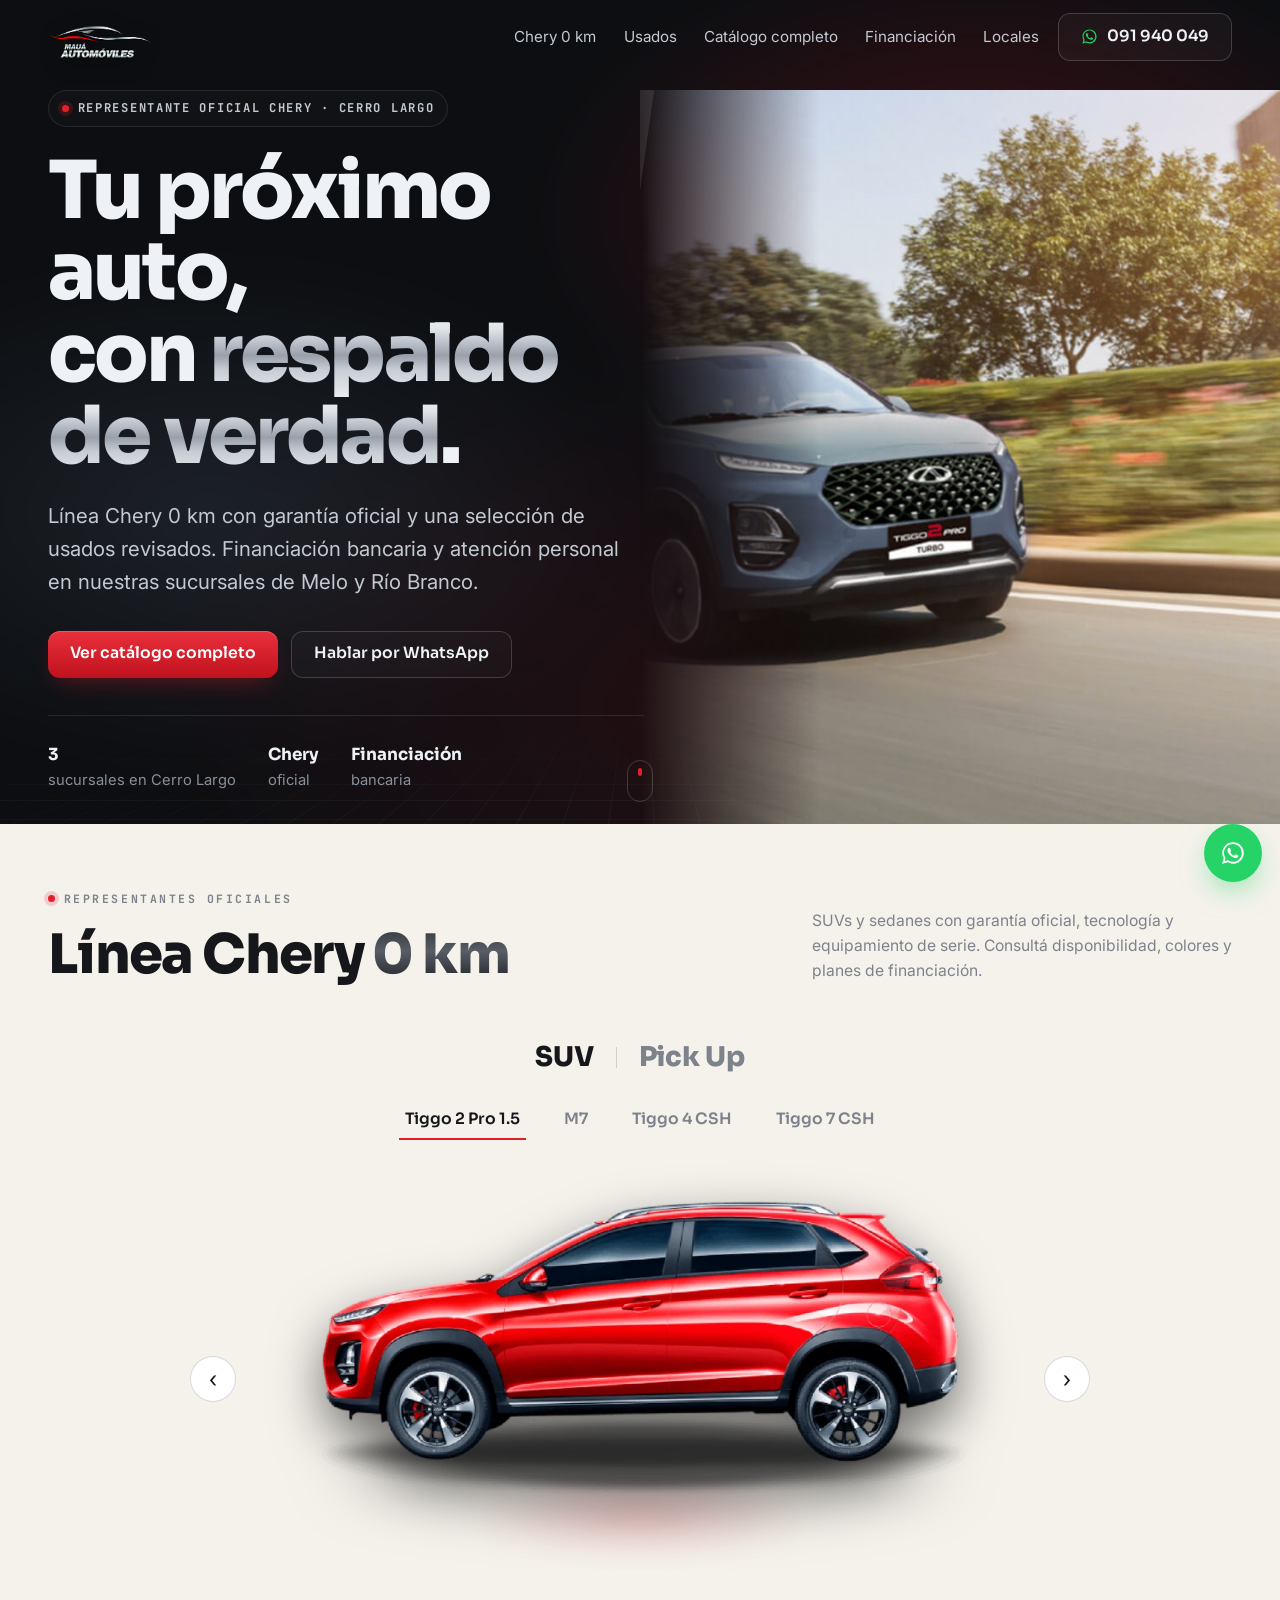
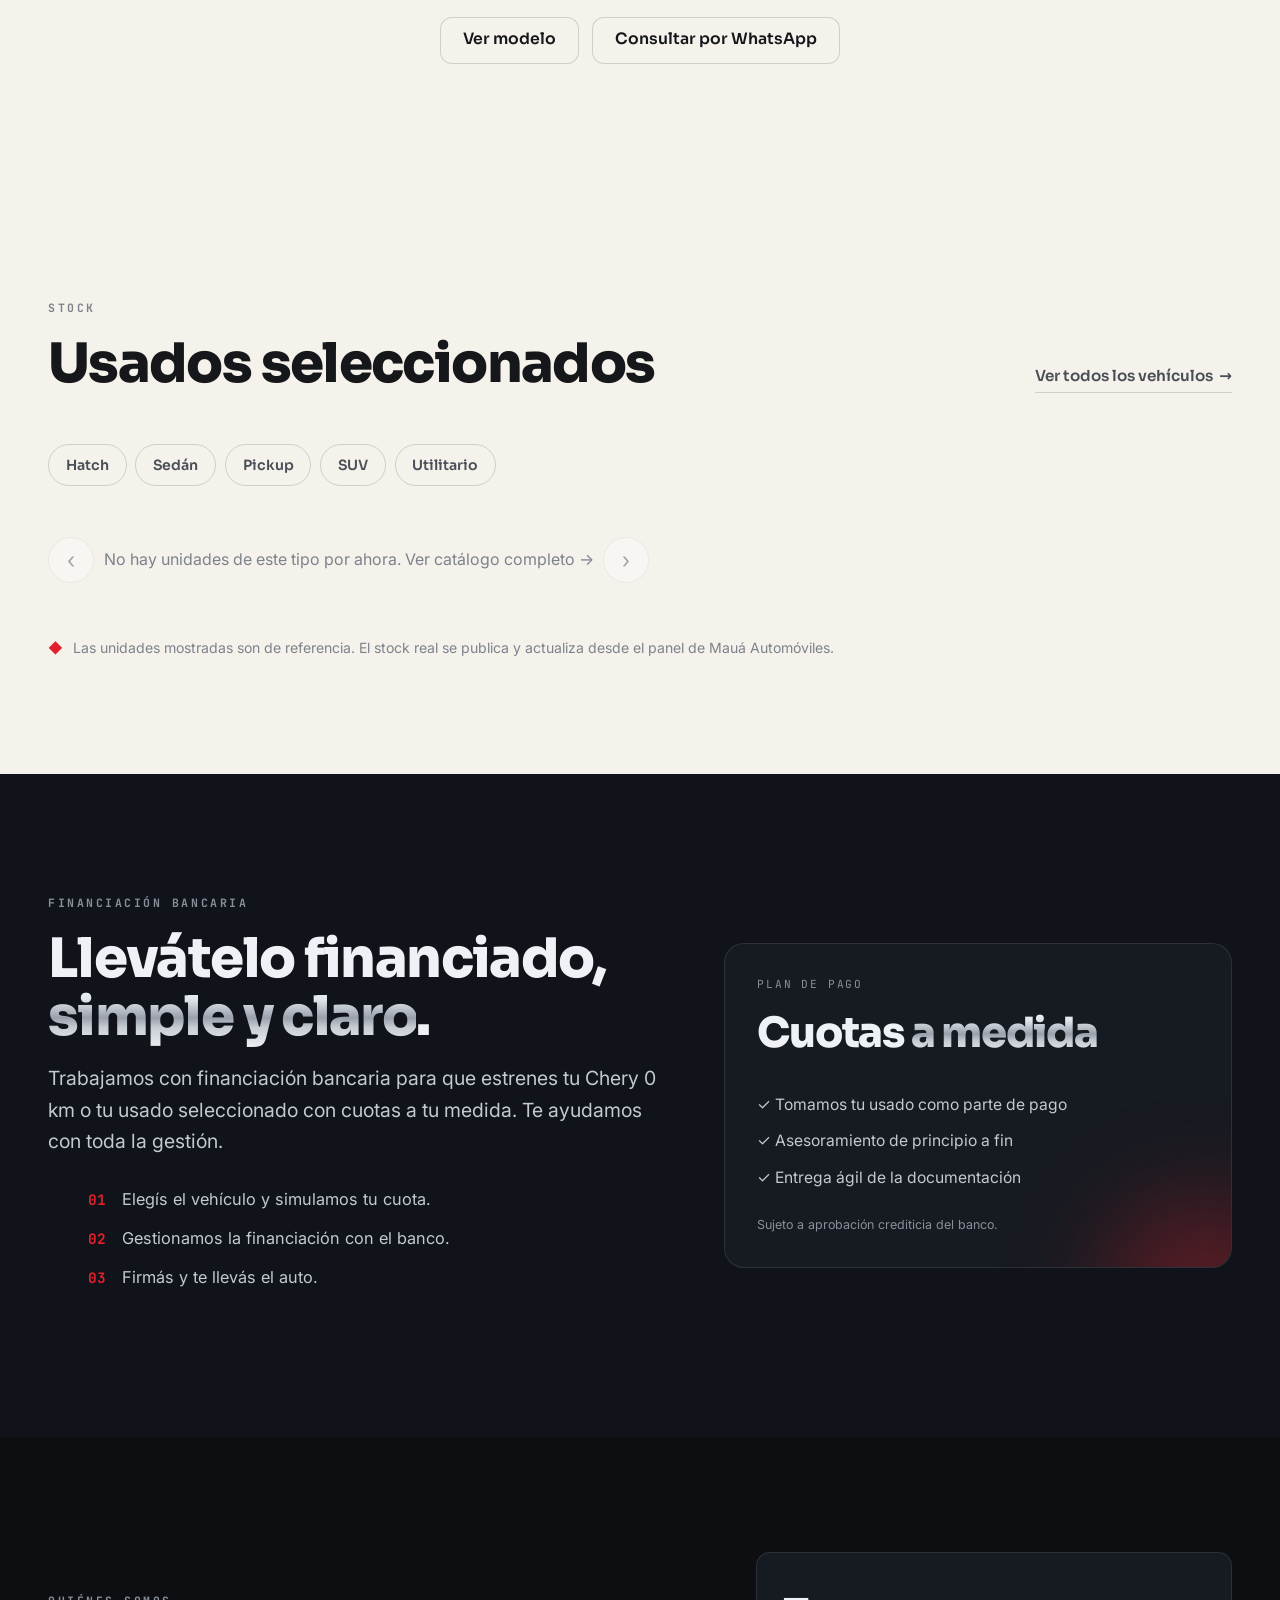
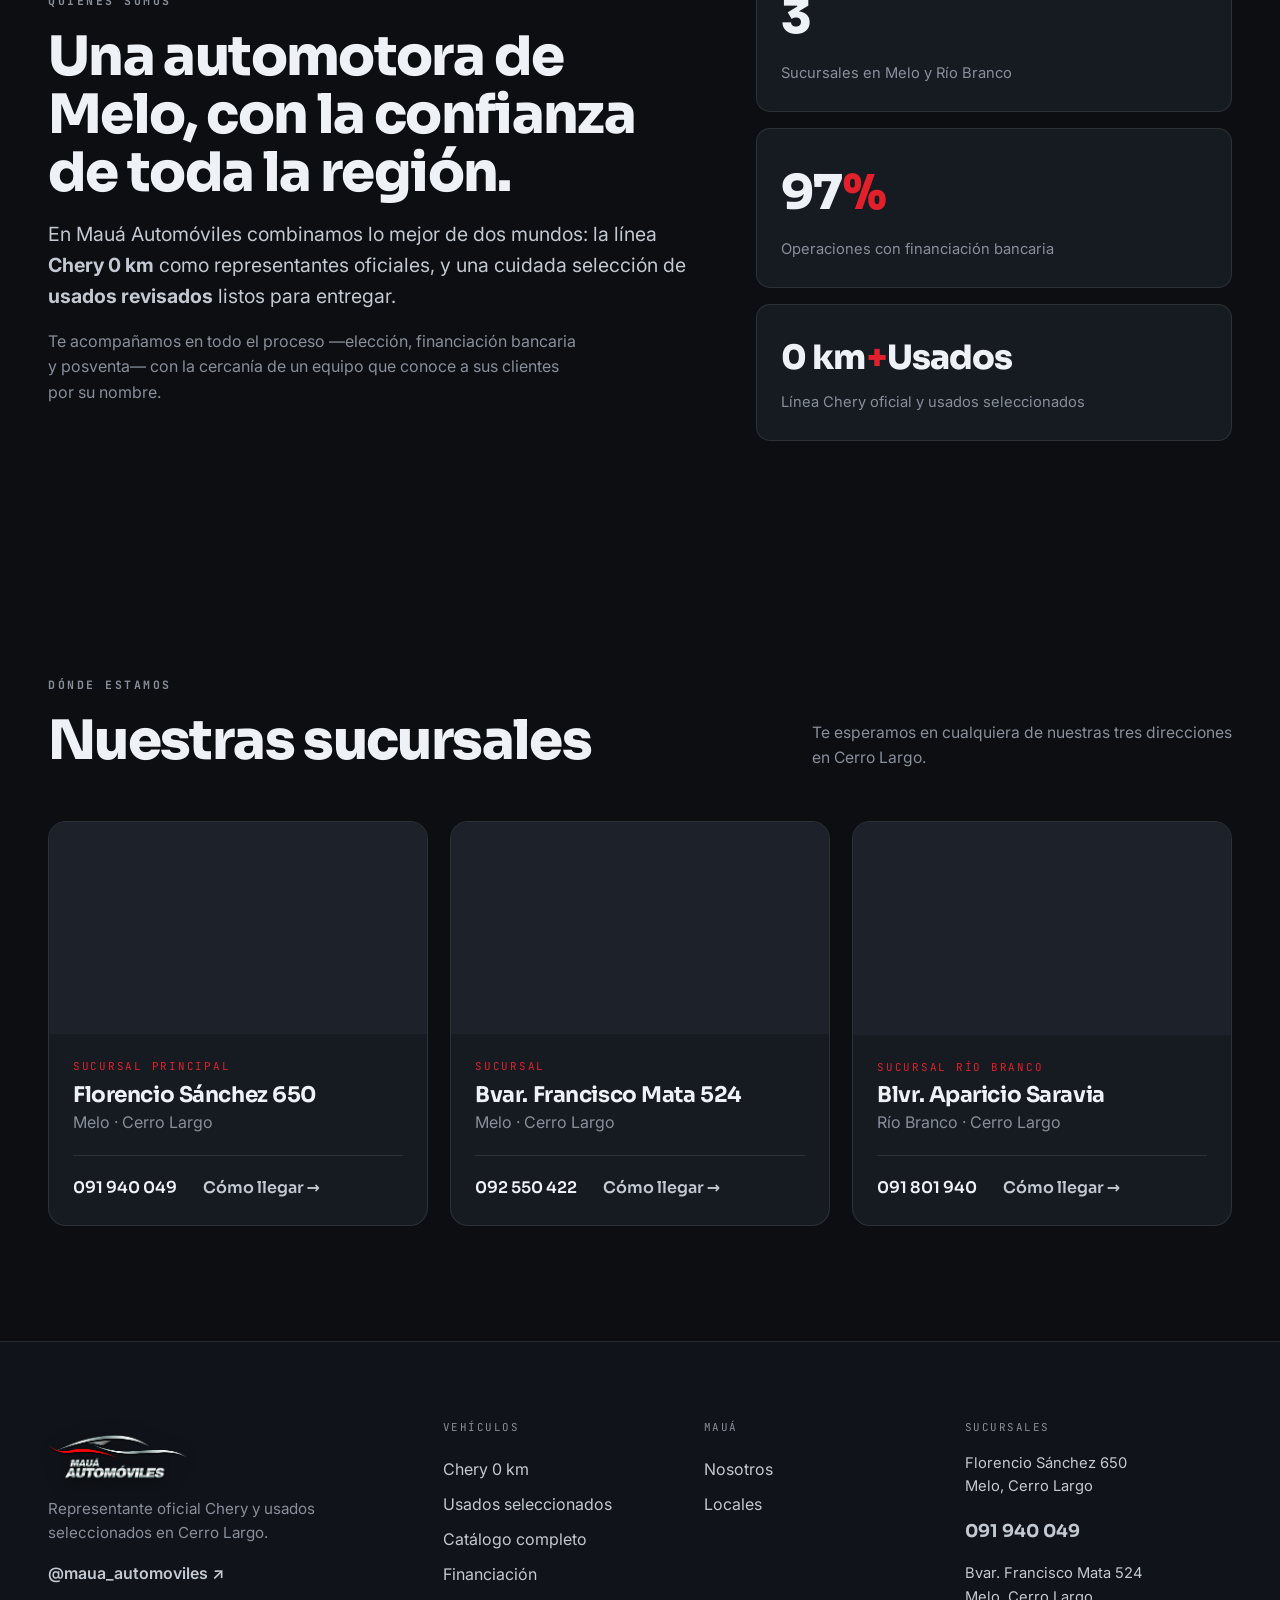
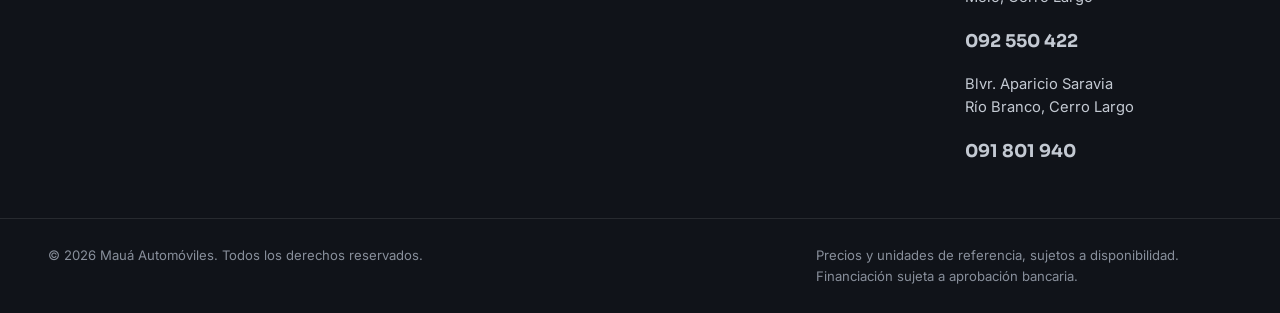
==== index.html @ 264b6a68 "Agrega tel de Sánchez (091 940 049) y WhatsApp por sucursal - manifest.js: número principal ahora es" ====
<!doctype html>
<html lang="es">
<head>
  <meta charset="utf-8" />
  <meta name="viewport" content="width=device-width, initial-scale=1" />
  <title>Mauá Automóviles · Representante oficial Chery en Cerro Largo</title>
  <meta name="description" content="Representante oficial Chery en Cerro Largo y usados seleccionados con garantía. Financiación bancaria. Tres sucursales: Melo y Río Branco. Mauá Automóviles." />
  <meta name="theme-color" content="#0c0e11" />

  <!-- Open Graph -->
  <meta property="og:type" content="website" />
  <meta property="og:title" content="Mauá Automóviles · Chery oficial y usados seleccionados" />
  <meta property="og:description" content="Representante oficial Chery en Cerro Largo. Usados seleccionados y financiación bancaria." />
  <meta property="og:image" content="assets/img/logo-full.png" />

  <link rel="icon" href="assets/img/favicon.svg" type="image/svg+xml" />
  <link rel="apple-touch-icon" href="assets/img/favicon.svg" />

  <!-- Fonts -->
  <link rel="preconnect" href="https://fonts.googleapis.com" />
  <link rel="preconnect" href="https://fonts.gstatic.com" crossorigin />
  <link rel="stylesheet" href="https://fonts.googleapis.com/css2?family=Sora:wght@500;600;700;800&family=Inter:wght@400;500;600&family=JetBrains+Mono:wght@500;700&display=swap" />

  <link rel="stylesheet" href="styles.css?v=20260706f" />
</head>
<body>
  <a class="skip-link" href="#contenido">Saltar al contenido</a>

  <!-- ===================== SPLASH ===================== -->
  <div class="splash" data-splash aria-hidden="true">
    <div class="splash-inner">
      <img src="assets/img/logo.png" alt="Mauá Automóviles" class="splash-mark" width="260" height="113" />
      <span class="splash-bar"><i></i></span>
    </div>
  </div>

  <!-- ===================== SCROLL PROGRESS ===================== -->
  <div class="scroll-progress" aria-hidden="true"><span data-scroll-progress></span></div>

  <!-- ===================== NAV ===================== -->
  <header class="nav" data-nav>
    <div class="nav-inner">
      <a class="brand" href="#inicio" aria-label="Mauá Automóviles — inicio">
        <img src="assets/img/logo.png" alt="Mauá Automóviles" class="brand-logo" />
      </a>

      <nav class="nav-links" aria-label="Principal">
        <a href="#chery" class="nav-link">Chery 0 km</a>
        <a href="#usados" class="nav-link">Usados</a>
        <a href="usados.html" class="nav-link">Catálogo completo</a>
        <a href="#financiacion" class="nav-link">Financiación</a>
        <a href="#locales" class="nav-link">Locales</a>
        <!-- <a href="#contacto" class="nav-link">Contacto</a> -->
      </nav>

      <a class="btn btn-wa nav-cta" data-wa href="https://wa.me/59891940049?text=Hola!%20Quiero%20informacion" target="_blank" rel="noopener">
        <svg viewBox="0 0 24 24" width="17" height="17" aria-hidden="true" class="ico-wa"><path fill="currentColor" d="M12.04 2c-5.46 0-9.91 4.45-9.91 9.91 0 1.75.46 3.45 1.32 4.95L2 22l5.25-1.38c1.45.79 3.08 1.21 4.79 1.21 5.46 0 9.91-4.45 9.91-9.91S17.5 2 12.04 2m0 18.13c-1.52 0-3.01-.41-4.31-1.18l-.31-.18-3.12.82.83-3.04-.2-.31a8.2 8.2 0 0 1-1.26-4.35c0-4.54 3.7-8.23 8.24-8.23 2.2 0 4.27.86 5.82 2.42a8.18 8.18 0 0 1 2.41 5.82c0 4.54-3.69 8.23-8.23 8.23m4.52-6.16c-.25-.12-1.47-.72-1.69-.81-.23-.08-.39-.12-.56.13-.16.25-.64.81-.79.97-.14.17-.29.19-.54.06-.25-.12-1.05-.39-1.99-1.23-.74-.66-1.23-1.47-1.38-1.72-.14-.25-.01-.38.11-.51.11-.11.25-.29.37-.43.13-.14.17-.25.25-.41.08-.17.04-.31-.02-.43-.06-.12-.56-1.34-.76-1.84-.2-.48-.41-.42-.56-.43h-.48c-.17 0-.43.06-.66.31-.22.25-.86.85-.86 2.07 0 1.22.89 2.4 1.01 2.56.12.17 1.75 2.67 4.23 3.74.59.26 1.05.41 1.41.52.59.19 1.13.16 1.56.1.48-.07 1.47-.6 1.68-1.18.21-.58.21-1.07.14-1.18-.06-.1-.22-.16-.47-.28"/></svg>
        <span>091 940 049</span>
      </a>

      <button class="nav-burger" data-burger aria-label="Abrir menú" aria-expanded="false" aria-controls="menu-movil">
        <span></span><span></span><span></span>
      </button>
    </div>
  </header>

  <!-- ===================== MOBILE MENU ===================== -->
  <div class="nav-mobile" id="menu-movil" data-mobile-menu aria-hidden="true">
    <nav aria-label="Menú móvil">
      <a href="#chery">Chery 0 km</a>
      <a href="#usados">Usados seleccionados</a>
      <a href="usados.html">Catálogo completo</a>
      <a href="#financiacion">Financiación</a>
      <a href="#nosotros">Nosotros</a>
      <a href="#locales">Locales</a>
      <!-- <a href="#contacto">Contacto</a> -->
    </nav>
    <a class="btn btn-wa" data-wa href="https://wa.me/59891940049?text=Hola!%20Quiero%20informacion" target="_blank" rel="noopener">Escribinos por WhatsApp</a>
  </div>

  <main id="contenido">

    <!-- ===================== HERO ===================== -->
    <section class="hero" id="inicio">
      <div class="hero-mesh" aria-hidden="true"></div>
      <div class="hero-grid-floor" aria-hidden="true"></div>

      <!-- Stage sacado del hero-inner para que su right:0 pegue al borde real
           del viewport (el hero-inner tiene max-width 1400px). -->
      <div class="hero-stage" aria-hidden="true">
        <img class="hero-car" src="assets/img/chery2pro.jpg" alt="Chery Tiggo 2 Pro" width="1200" height="900" loading="eager" decoding="async" />
        <div class="hero-sweep" aria-hidden="true"></div>
      </div>

      <div class="hero-inner">
        <div class="hero-copy">
          <p class="kicker"><span class="dot"></span> Representante oficial Chery · Cerro Largo</p>
          <h1 class="hero-title">
            Tu próximo auto,<br />
            con <span class="chrome-text">respaldo de verdad</span>.
          </h1>
          <p class="hero-sub">
            Línea Chery 0 km con garantía oficial y una selección de usados revisados.
            Financiación bancaria y atención personal en nuestras sucursales de Melo y Río Branco.
          </p>
          <div class="hero-actions">
            <a class="btn btn-primary" href="usados.html">Ver catálogo completo</a>
            <a class="btn btn-ghost" data-wa href="https://wa.me/59891940049?text=Hola!%20Quiero%20informacion" target="_blank" rel="noopener">
              Hablar por WhatsApp
            </a>
          </div>
          <ul class="hero-meta">
            <li><strong>3</strong> sucursales en Cerro Largo</li>
            <li><strong>Chery</strong> oficial</li>
            <li><strong>Financiación</strong> bancaria</li>
          </ul>
        </div>

      </div>

      <a class="hero-scroll" href="#nosotros" aria-label="Bajar">
        <span></span>
      </a>
    </section>

    <!-- ===================== CHERY 0 KM ===================== -->
    <section class="section chery sect-tight-top theme-light" id="chery">
      <div class="wrap">
        <header class="section-head" data-reveal>
          <div>
            <p class="eyebrow"><span class="dot"></span> Representantes oficiales</p>
            <h2 class="h-section">Línea Chery <span class="chrome-text">0 km</span></h2>
          </div>
          <p class="section-head-note">
            SUVs y sedanes con garantía oficial, tecnología y equipamiento de serie.
            Consultá disponibilidad, colores y planes de financiación.
          </p>
        </header>

        <div class="cl" data-reveal>
          <div class="cl-categories" data-cl-categories></div>
          <div class="cl-tabs" data-cl-tabs></div>

          <div class="cl-stage">
            <button class="uc-arrow" type="button" data-cl-prev aria-label="Modelo anterior">‹</button>
            <div class="cl-viewer">
              <div class="cl-floor" aria-hidden="true"></div>
              <img class="cl-photo" data-cl-photo src="" alt="" width="700" height="410" />
            </div>
            <button class="uc-arrow" type="button" data-cl-next aria-label="Modelo siguiente">›</button>
          </div>

          <div class="cl-cta">
            <a class="btn btn-ghost" href="#" data-cl-view>Ver modelo</a>
            <a class="btn btn-wa" data-wa data-cl-consult href="https://wa.me/59891940049?text=Hola!%20Quiero%20informacion" target="_blank" rel="noopener">Consultar por WhatsApp</a>
          </div>
        </div>
      </div>
    </section>

    <!-- ===================== USADOS (CARRUSEL) ===================== -->
    <section class="section usados theme-light" id="usados">
      <div class="wrap">
        <header class="section-head" data-reveal>
          <div>
            <p class="eyebrow">Stock</p>
            <h2 class="h-section">Usados seleccionados</h2>
          </div>
          <a class="ver-todos" href="usados.html">
            Ver todos los vehículos <span aria-hidden="true">→</span>
          </a>
        </header>

        <div class="filtros" data-uc-filtros data-reveal role="group" aria-label="Filtrar por carrocería">
          <button class="chip" type="button" data-uc-filter="Hatch">Hatch</button>
          <button class="chip" type="button" data-uc-filter="Sedán">Sedán</button>
          <button class="chip" type="button" data-uc-filter="Pickup">Pickup</button>
          <button class="chip" type="button" data-uc-filter="SUV">SUV</button>
          <button class="chip" type="button" data-uc-filter="Utilitario">Utilitario</button>
        </div>

        <div class="uc-carousel" data-reveal>
          <button class="uc-arrow uc-arrow-prev" type="button" data-uc-prev aria-label="Ver vehículos anteriores">‹</button>
          <div class="uc-track" data-uc-track>
            <noscript>
              <p class="uc-noscript">Activá JavaScript o <a href="usados.html">mirá el catálogo completo</a> para ver el stock de usados.</p>
            </noscript>
          </div>
          <button class="uc-arrow uc-arrow-next" type="button" data-uc-next aria-label="Ver vehículos siguientes">›</button>
        </div>

        <p class="usados-nota" data-reveal>
          <span>◆</span> Las unidades mostradas son de referencia. El stock real se publica y actualiza desde el panel de Mauá Automóviles.
        </p>
      </div>
    </section>

    <!-- ===================== FINANCIACIÓN ===================== -->
    <section class="section finan" id="financiacion">
      <div class="wrap finan-wrap">
        <div class="finan-copy" data-reveal>
          <p class="eyebrow">Financiación bancaria</p>
          <h2 class="h-section">Llevátelo financiado, <span class="chrome-text">simple y claro</span>.</h2>
          <p class="lead">
            Trabajamos con financiación bancaria para que estrenes tu Chery 0 km o tu usado
            seleccionado con cuotas a tu medida. Te ayudamos con toda la gestión.
          </p>
          <ol class="finan-steps">
            <li><span>01</span> Elegís el vehículo y simulamos tu cuota.</li>
            <li><span>02</span> Gestionamos la financiación con el banco.</li>
            <li><span>03</span> Firmás y te llevás el auto.</li>
          </ol>
        </div>
        <aside class="finan-card" data-reveal>
          <div class="finan-card-glow" aria-hidden="true"></div>
          <p class="finan-card-k">Plan de pago</p>
          <p class="finan-card-big">Cuotas <span class="chrome-text">a medida</span></p>
          <ul class="finan-feats">
            <li>✓ Tomamos tu usado como parte de pago</li>
            <li>✓ Asesoramiento de principio a fin</li>
            <li>✓ Entrega ágil de la documentación</li>
          </ul>
          <p class="finan-card-foot">Sujeto a aprobación crediticia del banco.</p>
        </aside>
      </div>
    </section>

    <!-- ===================== NOSOTROS ===================== -->
    <section class="section nosotros" id="nosotros">
      <div class="wrap">
        <div class="nosotros-grid">
          <div class="nosotros-copy" data-reveal>
            <p class="eyebrow">Quiénes somos</p>
            <h2 class="h-section">Una automotora de Melo, con la confianza de toda la región.</h2>
            <p class="lead">
              En Mauá Automóviles combinamos lo mejor de dos mundos: la línea
              <strong>Chery 0 km</strong> como representantes oficiales, y una cuidada
              selección de <strong>usados revisados</strong> listos para entregar.
            </p>
            <p class="muted">
              Te acompañamos en todo el proceso —elección, financiación bancaria y posventa—
              con la cercanía de un equipo que conoce a sus clientes por su nombre.
            </p>
          </div>

          <ul class="stats" data-reveal>
            <li class="stat">
              <span class="stat-num"><span data-count-to="3">3</span></span>
              <span class="stat-label">Sucursales en Melo y Río Branco</span>
            </li>
            <li class="stat">
              <span class="stat-num"><span data-count-to="100">100</span><i>%</i></span>
              <span class="stat-label">Operaciones con financiación bancaria</span>
            </li>
            <li class="stat">
              <span class="stat-num stat-text">0&nbsp;km <i>+</i> Usados</span>
              <span class="stat-label">Línea Chery oficial y usados seleccionados</span>
            </li>
          </ul>
        </div>
      </div>
    </section>

    <!-- ===================== LOCALES ===================== -->
    <section class="section locales" id="locales">
      <div class="wrap">
        <header class="section-head" data-reveal>
          <div>
            <p class="eyebrow">Dónde estamos</p>
            <h2 class="h-section">Nuestras sucursales</h2>
          </div>
          <p class="section-head-note">Te esperamos en cualquiera de nuestras tres direcciones en Cerro Largo.</p>
        </header>

        <div class="locales-grid">
          <article class="local-card" data-reveal>
            <div class="local-map" data-map-facade
                 data-map-src="https://www.google.com/maps?q=Florencio+Sanchez+650+Melo+Cerro+Largo&output=embed"
                 data-map-title="Mapa — Florencio Sánchez 650, Melo">
              <button class="local-map-preview" type="button">
                <span class="local-map-pin" aria-hidden="true">📍</span>
                <span>Cargando mapa…</span>
              </button>
            </div>
            <div class="local-info">
              <p class="local-rotulo">Sucursal principal</p>
              <h3 class="local-dir">Florencio Sánchez 650</h3>
              <p class="local-city">Melo · Cerro Largo</p>
              <div class="local-actions">
                <a class="local-link" href="tel:+59891940049">091 940 049</a>
                <a class="local-link link-arrow" href="https://www.google.com/maps?q=Florencio+Sanchez+650+Melo+Cerro+Largo" target="_blank" rel="noopener">Cómo llegar →</a>
              </div>
            </div>
          </article>

          <article class="local-card" data-reveal>
            <div class="local-map" data-map-facade
                 data-map-src="https://www.google.com/maps?q=Bulevar+Francisco+Mata+524+Melo+Cerro+Largo&output=embed"
                 data-map-title="Mapa — Bvar. Francisco Mata 524, Melo">
              <button class="local-map-preview" type="button">
                <span class="local-map-pin" aria-hidden="true">📍</span>
                <span>Cargando mapa…</span>
              </button>
            </div>
            <div class="local-info">
              <p class="local-rotulo">Sucursal</p>
              <h3 class="local-dir">Bvar. Francisco Mata 524</h3>
              <p class="local-city">Melo · Cerro Largo</p>
              <div class="local-actions">
                <a class="local-link" href="tel:+59892550422">092 550 422</a>
                <a class="local-link link-arrow" href="https://www.google.com/maps?q=Bulevar+Francisco+Mata+524+Melo+Cerro+Largo" target="_blank" rel="noopener">Cómo llegar →</a>
              </div>
            </div>
          </article>

          <article class="local-card" data-reveal>
            <div class="local-map" data-map-facade
                 data-map-src="https://www.google.com/maps?q=Blvr.+Aparicio+Saravia+Rio+Branco+Cerro+Largo&output=embed"
                 data-map-title="Mapa — Blvr. Aparicio Saravia, Río Branco">
              <button class="local-map-preview" type="button">
                <span class="local-map-pin" aria-hidden="true">📍</span>
                <span>Cargando mapa…</span>
              </button>
            </div>
            <div class="local-info">
              <p class="local-rotulo">Sucursal Río Branco</p>
              <h3 class="local-dir">Blvr. Aparicio Saravia</h3>
              <p class="local-city">Río Branco · Cerro Largo</p>
              <div class="local-actions">
                <a class="local-link" href="tel:+59891801940">091 801 940</a>
                <a class="local-link link-arrow" href="https://www.google.com/maps?q=Blvr.+Aparicio+Saravia+Rio+Branco+Cerro+Largo" target="_blank" rel="noopener">Cómo llegar →</a>
              </div>
            </div>
          </article>
        </div>
      </div>
    </section>

    <!-- ===================== CONTACTO (oculta por pedido; conservada para reactivar) ===================== -->
    <section class="section contacto" id="contacto" hidden style="display:none">
      <div class="wrap contacto-wrap">
        <div class="contacto-copy" data-reveal>
          <p class="eyebrow">Contacto</p>
          <h2 class="h-section">Hablemos de tu próximo auto</h2>
          <p class="lead">Escribinos y te respondemos a la brevedad. También podés visitarnos en cualquiera de nuestras sucursales de Melo y Río Branco.</p>
          <div class="contacto-chan">
            <a class="chan" data-wa href="https://wa.me/59891940049?text=Hola!%20Quiero%20informacion" target="_blank" rel="noopener">
              <span class="chan-ico">💬</span>
              <span><strong>WhatsApp</strong><small>091 940 049</small></span>
            </a>
            <a class="chan" href="tel:+59891940049">
              <span class="chan-ico">📞</span>
              <span><strong>Teléfono</strong><small>091 940 049</small></span>
            </a>
            <a class="chan" href="https://www.instagram.com/maua_automoviles/" target="_blank" rel="noopener">
              <span class="chan-ico">📷</span>
              <span><strong>Instagram</strong><small>@maua_automoviles</small></span>
            </a>
          </div>
        </div>

        <div class="contacto-form-wrap" data-reveal>
          <form class="cta-form" data-contact-form novalidate>
            <div class="field">
              <input type="text" id="f-nombre" name="nombre" required placeholder=" " />
              <label for="f-nombre">Nombre</label>
            </div>
            <div class="field">
              <input type="tel" id="f-tel" name="telefono" required placeholder=" " />
              <label for="f-tel">Teléfono</label>
            </div>
            <div class="field">
              <input type="text" id="f-interes" name="interes" placeholder=" " />
              <label for="f-interes">¿Qué vehículo te interesa?</label>
            </div>
            <div class="field">
              <textarea id="f-msg" name="mensaje" rows="3" placeholder=" "></textarea>
              <label for="f-msg">Mensaje (opcional)</label>
            </div>
            <button type="submit" class="btn btn-primary cta-submit">
              <span class="cta-form-label">Enviar consulta</span>
              <span class="cta-form-spinner"></span>
              <svg class="cta-form-check" viewBox="0 0 24 24" aria-hidden="true"><path d="M4 12.5l5 5L20 6" pathLength="1" /></svg>
            </button>
            <p class="form-legal">Al enviar, abriremos WhatsApp con tu consulta lista para mandar.</p>
          </form>
          <div class="cta-success" data-contact-success aria-hidden="true">
            <span class="cta-success-ico">✓</span>
            <h3>¡Gracias!</h3>
            <p data-contact-success-msg></p>
          </div>
        </div>
      </div>
    </section>
  </main>

  <!-- ===================== FOOTER ===================== -->
  <footer class="footer">
    <div class="wrap footer-inner">
      <div class="footer-brand">
        <a class="brand" href="#inicio" aria-label="Mauá Automóviles">
          <img src="assets/img/logo.png" alt="Mauá Automóviles" class="brand-logo brand-logo-footer" />
        </a>
        <p class="footer-tag">Representante oficial Chery y usados seleccionados en Cerro Largo.</p>
        <a class="footer-ig" href="https://www.instagram.com/maua_automoviles/" target="_blank" rel="noopener">@maua_automoviles ↗</a>
      </div>

      <nav class="footer-col" aria-label="Secciones">
        <p class="footer-h">Vehículos</p>
        <a href="#chery">Chery 0 km</a>
        <a href="#usados">Usados seleccionados</a>
        <a href="usados.html">Catálogo completo</a>
        <a href="#financiacion">Financiación</a>
      </nav>

      <nav class="footer-col" aria-label="Información">
        <p class="footer-h">Mauá</p>
        <a href="#nosotros">Nosotros</a>
        <a href="#locales">Locales</a>
        <!-- <a href="#contacto">Contacto</a> -->
      </nav>

      <div class="footer-col">
        <p class="footer-h">Sucursales</p>
        <p class="footer-addr">Florencio Sánchez 650<br />Melo, Cerro Largo</p>
        <a class="footer-tel" href="tel:+59891940049">091 940 049</a>
        <p class="footer-addr footer-addr-sep">Bvar. Francisco Mata 524<br />Melo, Cerro Largo</p>
        <a class="footer-tel" href="tel:+59892550422">092 550 422</a>
        <p class="footer-addr footer-addr-sep">Blvr. Aparicio Saravia<br />Río Branco, Cerro Largo</p>
        <a class="footer-tel" href="tel:+59891801940">091 801 940</a>
      </div>
    </div>
    <div class="wrap footer-bottom">
      <p>© <span data-year>2026</span> Mauá Automóviles. Todos los derechos reservados.</p>
      <p class="footer-legal">Precios y unidades de referencia, sujetos a disponibilidad. Financiación sujeta a aprobación bancaria.</p>
    </div>
  </footer>

  <!-- ===================== FLOATING WHATSAPP ===================== -->
  <a class="wa-fab" data-wa href="https://wa.me/59891940049?text=Hola!%20Quiero%20informacion" target="_blank" rel="noopener" aria-label="Escribinos por WhatsApp">
    <svg viewBox="0 0 24 24" width="26" height="26" aria-hidden="true"><path fill="currentColor" d="M12.04 2c-5.46 0-9.91 4.45-9.91 9.91 0 1.75.46 3.45 1.32 4.95L2 22l5.25-1.38c1.45.79 3.08 1.21 4.79 1.21 5.46 0 9.91-4.45 9.91-9.91S17.5 2 12.04 2m0 18.13c-1.52 0-3.01-.41-4.31-1.18l-.31-.18-3.12.82.83-3.04-.2-.31a8.2 8.2 0 0 1-1.26-4.35c0-4.54 3.7-8.23 8.24-8.23 2.2 0 4.27.86 5.82 2.42a8.18 8.18 0 0 1 2.41 5.82c0 4.54-3.69 8.23-8.23 8.23m4.52-6.16c-.25-.12-1.47-.72-1.69-.81-.23-.08-.39-.12-.56.13-.16.25-.64.81-.79.97-.14.17-.29.19-.54.06-.25-.12-1.05-.39-1.99-1.23-.74-.66-1.23-1.47-1.38-1.72-.14-.25-.01-.38.11-.51.11-.11.25-.29.37-.43.13-.14.17-.25.25-.41.08-.17.04-.31-.02-.43-.06-.12-.56-1.34-.76-1.84-.2-.48-.41-.42-.56-.43h-.48c-.17 0-.43.06-.66.31-.22.25-.86.85-.86 2.07 0 1.22.89 2.4 1.01 2.56.12.17 1.75 2.67 4.23 3.74.59.26 1.05.41 1.41.52.59.19 1.13.16 1.56.1.48-.07 1.47-.6 1.68-1.18.21-.58.21-1.07.14-1.18-.06-.1-.22-.16-.47-.28"/></svg>
  </a>

  <!-- ===================== SCRIPTS ===================== -->
  <script defer src="lib/gsap.min.js"></script>
  <script defer src="lib/manifest.js?v=20260706f"></script>
  <script defer src="main.js?v=20260706f"></script>
</body>
</html>
---- styles.css ----
/* =============================================================
   MAUÁ AUTOMÓVILES — styles.css
   Paleta: grafito profundo + cromo + rojo de marca
   ============================================================= */

/* 1. TOKENS ---------------------------------------------------- */
:root {
  --bg:        #0c0e11;
  --bg-2:      #101319;
  --bg-3:      #161a21;   /* card */
  --bg-4:      #1c212a;
  --ink:       #eef1f5;
  --ink-soft:  #c3c9d2;
  --ink-mute:  #888f9b;
  --line:      rgba(238,241,245,0.10);
  --line-2:    rgba(238,241,245,0.18);

  --red:       #e2202c;
  --red-2:     #b3121d;
  --red-soft:  #ff4d57;
  --red-glow:  rgba(226,32,44,0.45);

  --chrome:    linear-gradient(180deg,#ffffff 0%,#dfe4ea 26%,#99a0aa 52%,#c7cdd4 66%,#f3f5f7 100%);
  --wa:        #25d366;

  --maxw:      1400px;
  --gutter:    clamp(20px, 4.2vw, 48px);

  --font-display: "Sora", system-ui, sans-serif;
  --font-sans:    "Inter", system-ui, sans-serif;
  --font-mono:    "JetBrains Mono", ui-monospace, monospace;

  --ease-out:  cubic-bezier(0.16, 1, 0.3, 1);
  --ease-soft: cubic-bezier(0.25, 0.46, 0.45, 0.94);
  --ease-bounce: cubic-bezier(0.34, 1.56, 0.64, 1);

  --radius:    14px;
}

/* 1b. TEMA CLARO (sección Chery + Usados) ----------------------
   Reescribe los tokens de color dentro de la sección: como todos
   los componentes (tarjetas, botones, chips...) usan var(--bg),
   var(--ink), etc., se adaptan solos sin duplicar CSS. */
.theme-light {
  --bg:        #f5f2ec;
  --bg-2:      #ece7dc;
  --bg-3:      #ffffff;
  --bg-4:      #eae5da;
  --ink:       #16171b;
  --ink-soft:  #4a4e56;
  --ink-mute:  #7d828b;
  --line:      rgba(20,22,28,0.10);
  --line-2:    rgba(20,22,28,0.16);
  background: var(--bg);
  color: var(--ink);
}
.theme-light .chrome-text {
  background: linear-gradient(180deg,#2a2d33 0%,#585d66 45%,#16171b 100%);
  -webkit-background-clip: text; background-clip: text;
  color: transparent; -webkit-text-fill-color: transparent;
}
/* La "caja" de la foto del auto también pasa a clara: para que
   las fotos reales (cuando se carguen) queden sobre un fondo
   claro tipo estudio, en vez del box oscuro por defecto. */
.theme-light .veh-visual {
  background: linear-gradient(160deg, #ffffff 0%, #efeadf 55%, #e4dfd2 100%);
}
.theme-light .veh-ghost { -webkit-text-stroke-color: rgba(21,23,28,.14); }

/* 2. RESET & BASE --------------------------------------------- */
*, *::before, *::after { box-sizing: border-box; margin: 0; }
html { -webkit-text-size-adjust: 100%; scroll-behavior: smooth; overflow-x: clip; }
@view-transition { navigation: auto; }
::view-transition-old(root), ::view-transition-new(root) { animation-duration: .5s; animation-timing-function: cubic-bezier(0.16, 1, 0.3, 1); }
::view-transition-old(root) { animation-name: mauaFadeOutUp; }
::view-transition-new(root) { animation-name: mauaFadeInUp; }
@keyframes mauaFadeOutUp { to { opacity: 0; transform: translateY(-10px); } }
@keyframes mauaFadeInUp { from { opacity: 0; transform: translateY(10px); } }
body {
  font-family: var(--font-sans);
  font-size: 16px;
  line-height: 1.6;
  color: var(--ink);
  background: var(--bg);
  -webkit-font-smoothing: antialiased;
  text-rendering: optimizeLegibility;
  overflow-x: clip;
  overscroll-behavior-y: none;
}
img, svg, iframe { display: block; max-width: 100%; }
img { height: auto; }
button { font: inherit; color: inherit; cursor: pointer; border: 0; background: none; }
a { color: inherit; text-decoration: none; }
p { text-wrap: pretty; }
h1, h2, h3, h4 { text-wrap: balance; line-height: 1.06; letter-spacing: -0.02em; font-family: var(--font-display); font-weight: 700; }
ul { list-style: none; padding: 0; }
::selection { background: var(--red); color: #fff; }
:focus-visible { outline: 2px solid var(--red-soft); outline-offset: 3px; border-radius: 6px; }

.skip-link {
  position: fixed; top: -100px; left: 1rem; z-index: 10001;
  padding: .6rem 1rem; background: var(--ink); color: var(--bg);
  border-radius: 8px; font-weight: 600;
}
.skip-link:focus { top: 1rem; }

/* 3. UTILITIES ------------------------------------------------- */
.wrap { width: 100%; max-width: var(--maxw); margin-inline: auto; padding-inline: var(--gutter); }
.section { padding-block: clamp(64px, 9vw, 130px); position: relative; }
.sect-tight-top { padding-top: clamp(32px, 5vw, 60px); }
.eyebrow {
  font-family: var(--font-mono); font-size: .72rem; font-weight: 700;
  letter-spacing: .22em; text-transform: uppercase; color: var(--ink-mute);
  display: inline-flex; align-items: center; gap: .55rem; margin-bottom: 1.1rem;
}
.eyebrow .dot, .kicker .dot {
  width: 7px; height: 7px; border-radius: 50%; background: var(--red);
  box-shadow: 0 0 0 4px rgba(226,32,44,.18); flex: none;
}
.h-section { font-size: clamp(2rem, 5vw, 3.4rem); font-weight: 800; letter-spacing: -0.03em; }
.lead { font-size: clamp(1.05rem, 1.6vw, 1.22rem); color: var(--ink-soft); margin-top: 1.1rem; max-width: 54ch; }
.muted { color: var(--ink-mute); margin-top: 1rem; max-width: 54ch; }

.chrome-text {
  background: var(--chrome);
  -webkit-background-clip: text; background-clip: text;
  color: transparent;
  -webkit-text-fill-color: transparent;
}

.section-head {
  display: flex; flex-wrap: wrap; gap: 1.5rem 3rem; align-items: flex-end;
  justify-content: space-between; margin-bottom: clamp(2rem, 4vw, 3.4rem);
}
.section-head-note { color: var(--ink-mute); max-width: 42ch; font-size: .98rem; }

/* Buttons */
.btn {
  --pad: .92em 1.4em;
  display: inline-flex; align-items: center; justify-content: center; gap: .55rem;
  font-family: var(--font-display); font-weight: 600; font-size: .98rem;
  padding: var(--pad); border-radius: 12px; cursor: pointer;
  transition: transform .4s var(--ease-soft), box-shadow .4s var(--ease-soft),
              background-color .3s, border-color .3s, color .3s;
  will-change: transform; line-height: 1;
}
.btn-small { font-size: .8rem; padding: .58em .85em; border-radius: 10px; white-space: nowrap; }
.btn-primary {
  background: linear-gradient(180deg, #e9303c 0%, #c0121d 100%);
  color: #fff; box-shadow: 0 10px 26px -10px var(--red-glow), inset 0 1px 0 rgba(255,255,255,.18);
}
.btn-primary:hover { transform: translateY(-3px); box-shadow: 0 20px 40px -12px var(--red-glow), inset 0 1px 0 rgba(255,255,255,.22); }
.btn-primary:active { transform: translateY(-1px); }
.btn-ghost {
  background: rgba(255,255,255,.02); color: var(--ink);
  border: 1px solid var(--line-2);
}
.btn-ghost:hover { transform: translateY(-3px); border-color: var(--red); color: #fff; background: rgba(226,32,44,.08); }
.btn-wa { background: rgba(255,255,255,.03); border: 1px solid var(--line-2); color: var(--ink); }
.btn-wa .ico-wa { color: var(--wa); }
.btn-wa:hover { border-color: var(--wa); color: #fff; background: rgba(37,211,102,.08); transform: translateY(-2px); }

/* 4. NAV ------------------------------------------------------- */
.nav {
  position: fixed; top: 0; inset-inline: 0; z-index: 100;
  transition: background-color .4s var(--ease-out), backdrop-filter .4s, box-shadow .4s, border-color .4s;
  border-bottom: 1px solid transparent;
}
.nav.is-scrolled {
  background: rgba(12,14,17,.78);
  backdrop-filter: blur(14px) saturate(140%);
  -webkit-backdrop-filter: blur(14px) saturate(140%);
  border-bottom-color: var(--line);
}
.nav-inner {
  width: 100%; max-width: var(--maxw); margin-inline: auto;
  padding: .8rem var(--gutter);
  display: flex; align-items: center; gap: 1.2rem;
}
.brand { display: inline-flex; align-items: center; gap: .65rem; }
.brand-mark { width: 62px; height: auto; filter: drop-shadow(0 4px 10px rgba(0,0,0,.5)); }
.brand-logo { height: 46px; width: auto; display: block; filter: drop-shadow(0 4px 10px rgba(0,0,0,.45)); }
.brand-logo-footer { height: 62px; }
.brand-word { display: flex; flex-direction: column; line-height: 1; }
.brand-word strong { font-family: var(--font-display); font-weight: 800; font-size: 1.16rem; letter-spacing: .02em; }
.brand-word small { font-family: var(--font-mono); font-size: .56rem; letter-spacing: .42em; color: var(--ink-mute); margin-top: 2px; }

.nav-links { display: none; margin-left: auto; gap: 1.7rem; }
.nav-link { position: relative; font-size: .95rem; color: var(--ink-soft); padding: .3rem 0; transition: color .3s; }
.nav-link::after {
  content: ""; position: absolute; left: 0; right: 0; bottom: -2px; height: 1.5px;
  background: var(--red); transform: scaleX(0); transform-origin: right; transition: transform .4s var(--ease-out);
}
.nav-link:hover { color: var(--ink); }
.nav-link:hover::after { transform: scaleX(1); transform-origin: left; }
.nav-link.is-current { color: var(--ink); }
.nav-link.is-current::after { transform: scaleX(1); transform-origin: left; background: var(--red); }
.nav-cta { display: none; }

.nav-burger {
  margin-left: auto; width: 44px; height: 44px; display: grid; place-content: center; gap: 5px;
  border: 1px solid var(--line-2); border-radius: 11px;
}
.nav-burger span { display: block; width: 20px; height: 2px; background: var(--ink); border-radius: 2px; transition: transform .35s var(--ease-out), opacity .25s; }
.nav-burger[aria-expanded="true"] span:nth-child(1) { transform: translateY(7px) rotate(45deg); }
.nav-burger[aria-expanded="true"] span:nth-child(2) { opacity: 0; }
.nav-burger[aria-expanded="true"] span:nth-child(3) { transform: translateY(-7px) rotate(-45deg); }

/* Mobile menu */
.nav-mobile {
  position: fixed; inset: 0; z-index: 99;
  background: var(--bg-2);
  display: flex; flex-direction: column; justify-content: center; gap: 1.4rem;
  padding: 2rem var(--gutter);
  clip-path: inset(0 0 100% 0);
  transition: clip-path .6s var(--ease-soft);
  pointer-events: none;
}
.nav-mobile[aria-hidden="false"] { clip-path: inset(0); pointer-events: auto; }
.nav-mobile nav { display: flex; flex-direction: column; gap: .3rem; }
.nav-mobile nav a {
  font-family: var(--font-display); font-weight: 700; font-size: clamp(1.6rem, 7vw, 2.3rem);
  color: var(--ink); padding: .4rem 0; border-bottom: 1px solid var(--line);
  transition: color .25s, padding-left .35s var(--ease-out);
}
.nav-mobile nav a:hover { color: var(--red-soft); padding-left: .6rem; }
.nav-mobile .btn { margin-top: 1rem; align-self: flex-start; }

/* 5. SPLASH ---------------------------------------------------- */
.splash {
  position: fixed; inset: 0; z-index: 10000;
  background: var(--bg);
  display: grid; place-items: center;
  transition: opacity .8s var(--ease-out), clip-path 1s var(--ease-soft);
  animation: splashSafety .01s 4.5s forwards;
}
.splash.is-out { opacity: 0; pointer-events: none; clip-path: inset(0 0 100% 0); }
@keyframes splashSafety { to { opacity: 0; pointer-events: none; clip-path: inset(0 0 100% 0); } }
.splash-inner { display: flex; flex-direction: column; align-items: center; gap: .9rem; }
.splash-mark { width: 260px; max-width: 80vw; height: auto; animation: splashFloat 2.4s var(--ease-soft) infinite; }
@keyframes splashFloat { 0%,100% { transform: translateY(0); } 50% { transform: translateY(-7px); } }
.splash-word { font-family: var(--font-display); font-weight: 800; letter-spacing: .42em; font-size: 1.1rem; color: var(--ink); padding-left: .42em; }
.splash-bar { width: 130px; height: 2px; background: var(--line); border-radius: 2px; overflow: hidden; }
.splash-bar i { display: block; height: 100%; width: 40%; background: var(--red); animation: splashLoad 1.1s var(--ease-out) infinite; }
@keyframes splashLoad { 0% { transform: translateX(-110%); } 100% { transform: translateX(330%); } }

/* 6. SCROLL PROGRESS ------------------------------------------ */
.scroll-progress { position: fixed; top: 0; left: 0; right: 0; height: 2px; z-index: 200; pointer-events: none; }
.scroll-progress span {
  display: block; height: 100%; transform: scaleX(0); transform-origin: 0 0;
  background: linear-gradient(90deg, var(--red), var(--red-soft));
  box-shadow: 0 0 12px var(--red-glow);
}

/* 7. HERO ------------------------------------------------------ */
.hero { position: relative; min-height: 88svh; display: flex; align-items: center; overflow: hidden; padding-top: 90px; padding-bottom: 2rem; }
.hero-mesh {
  /* Estático a propósito: un blur animado en un área grande fuerza a la GPU
     a recomponer esa capa en cada frame para siempre, incluso con la pestaña
     de fondo. Con esta imagen alcanza para el efecto de ambiente. */
  position: absolute; inset: -10%; z-index: 0; pointer-events: none;
  background:
    radial-gradient(48% 44% at 72% 30%, rgba(226,32,44,.22), transparent 62%),
    radial-gradient(44% 40% at 22% 60%, rgba(150,172,205,.12), transparent 64%),
    radial-gradient(60% 52% at 60% 80%, rgba(226,32,44,.10), transparent 72%);
  filter: blur(26px) saturate(115%);
}
.hero-grid-floor {
  position: absolute; left: -10%; right: -10%; bottom: 0; height: 46%; z-index: 0; pointer-events: none; opacity: .55;
  background-image:
    linear-gradient(rgba(238,241,245,.08) 1px, transparent 1px),
    linear-gradient(90deg, rgba(238,241,245,.08) 1px, transparent 1px);
  background-size: 46px 46px;
  transform: perspective(420px) rotateX(62deg); transform-origin: bottom;
  -webkit-mask-image: linear-gradient(to top, #000 0%, transparent 82%);
          mask-image: linear-gradient(to top, #000 0%, transparent 82%);
}
.hero-inner {
  position: relative; z-index: 2;
  width: 100%; max-width: var(--maxw); margin-inline: auto; padding-inline: var(--gutter);
  display: grid; gap: clamp(1.5rem, 4vw, 3rem); align-items: center;
}
.kicker {
  font-family: var(--font-mono); font-size: .76rem; font-weight: 700; letter-spacing: .14em;
  text-transform: uppercase; color: var(--ink-soft);
  display: inline-flex; align-items: center; gap: .55rem; margin-bottom: 1.4rem;
  border: 1px solid var(--line); padding: .5rem .8rem; border-radius: 999px;
  background: rgba(255,255,255,.02);
}
.hero-title { font-size: clamp(2.5rem, 6.6vw, 5rem); font-weight: 800; letter-spacing: -0.035em; line-height: 1.02; }
.hero-sub { font-size: clamp(1.05rem, 1.7vw, 1.28rem); color: var(--ink-soft); margin-top: 1.5rem; max-width: 50ch; }
.hero-actions { display: flex; flex-wrap: wrap; gap: .8rem; margin-top: 2rem; }
.hero-meta { display: flex; flex-wrap: wrap; gap: 1.2rem 2rem; margin-top: 2.4rem; padding-top: 1.6rem; border-top: 1px solid var(--line); }
.hero-meta li { font-size: .92rem; color: var(--ink-mute); }
.hero-meta strong { display: block; font-family: var(--font-display); font-weight: 700; font-size: 1.05rem; color: var(--ink); }

.hero-stage { position: relative; }
.hero-car {
  width: 100%;
  height: auto;
  border-radius: 18px;
  object-fit: cover;
  /* Sombra + un halo rojizo abajo para mantener la identidad Mauá. */
  filter: drop-shadow(0 30px 40px rgba(0,0,0,.5)) drop-shadow(0 12px 30px rgba(226,32,44,.15));
}
/* Desktop: la foto ocupa la mitad derecha del hero pegada a los
   bordes — top hasta el nav, bottom hasta donde empieza la sección
   clara de "Chery 0 km", right hasta el borde de pantalla. Solo el
   borde izquierdo (contra el copy) se difumina.
   El bottom negativo compensa el padding-bottom de 2rem del .hero
   para que la foto llegue exactamente al inicio de la sección
   siguiente. */
@media (min-width: 960px) {
  .hero-stage {
    position: absolute;
    /* El nav es fixed/transparente al inicio; sin offset la foto se
       ve pasando por debajo del menú. Le sumo aire generoso bajo el
       nav (que puede llegar a ~90px con el logo). */
    top: 90px;
    right: 0;
    bottom: -2rem;
    width: 50%;
    z-index: 1;
    pointer-events: none;
  }
  .hero-car {
    width: 100%; height: 100%;
    object-fit: cover;
    object-position: right center;
    border-radius: 0;
    filter: none;
    -webkit-mask-image: linear-gradient(to right, transparent 0%, rgba(0,0,0,.35) 10%, #000 28%, #000 100%);
            mask-image: linear-gradient(to right, transparent 0%, rgba(0,0,0,.35) 10%, #000 28%, #000 100%);
  }
}
.hero-sweep { position: absolute; inset: 0; pointer-events: none; overflow: hidden; }
.hero-sweep::before {
  content: ""; position: absolute; top: -20%; left: 0; width: 32%; height: 140%;
  background: linear-gradient(100deg, transparent, rgba(255,255,255,.12), transparent);
  transform: translateX(-120%) rotate(8deg);
  animation: heroSweep 7s ease-in-out 1.4s infinite;
}
@keyframes heroSweep { 0% { transform: translateX(-120%) rotate(8deg); } 55%,100% { transform: translateX(430%) rotate(8deg); } }

.hero-scroll { position: absolute; bottom: 22px; left: 50%; transform: translateX(-50%); z-index: 3; width: 26px; height: 42px; border: 1px solid var(--line-2); border-radius: 999px; display: grid; place-items: start center; padding-top: 7px; }
.hero-scroll span { width: 4px; height: 8px; border-radius: 4px; background: var(--red); animation: scrollDot 1.7s var(--ease-soft) infinite; }
@keyframes scrollDot { 0% { transform: translateY(0); opacity: 1; } 70% { transform: translateY(14px); opacity: 0; } 100% { opacity: 0; } }

/* 9. NOSOTROS -------------------------------------------------- */
.nosotros-grid { display: grid; gap: clamp(2rem, 5vw, 4rem); }
.stats { display: grid; gap: 1rem; }
.stat { background: var(--bg-3); border: 1px solid var(--line); border-radius: var(--radius); padding: 1.6rem 1.5rem; transition: border-color .35s, transform .35s var(--ease-out); }
.stat:hover { border-color: var(--line-2); transform: translateY(-2px); }
.stat-num { font-family: var(--font-display); font-weight: 800; font-size: clamp(2.2rem, 5vw, 3rem); letter-spacing: -.03em; display: flex; align-items: baseline; gap: .1rem; color: var(--ink); }
.stat-num i { font-style: normal; color: var(--red); }
.stat-text { font-size: clamp(1.6rem, 3.4vw, 2.1rem); }
.stat-label { display: block; color: var(--ink-mute); font-size: .92rem; margin-top: .4rem; }

/* 10. VEHICLE CARDS ------------------------------------------- */
.cards-grid { display: grid; gap: 1.2rem; grid-template-columns: 1fr; }
.veh-card {
  position: relative; background: var(--bg-3); border: 1px solid var(--line);
  border-radius: var(--radius); overflow: hidden;
  transition: border-color .4s, box-shadow .4s, transform .15s var(--ease-soft);
  transform-style: preserve-3d;
}
.veh-card.has-tilt { transform: perspective(900px) rotateX(var(--rx,0deg)) rotateY(var(--ry,0deg)); }
.veh-card::before {
  content: ""; position: absolute; inset: -1px; z-index: 0; border-radius: inherit; pointer-events: none;
  background: radial-gradient(280px circle at var(--mx,50%) var(--my,0%), rgba(226,32,44,.16), transparent 60%);
  opacity: 0; transition: opacity .4s;
}
.veh-card:hover { border-color: rgba(226,32,44,.4); box-shadow: 0 30px 60px -28px rgba(0,0,0,.7), 0 0 0 1px rgba(226,32,44,.12); }
.veh-card:hover::before { opacity: 1; }
.veh-card > * { position: relative; z-index: 1; }
/* Toda la tarjeta es clickeable (lleva a la ficha), salvo el botón
   "Consultar" que abre WhatsApp por separado: el link se estira
   detrás de todo, .veh-visual/.veh-body dejan pasar el click, y el
   botón lo vuelve a capturar solo para sí mismo. */
.veh-card-link { position: absolute; inset: 0; z-index: 1; }
.veh-visual, .veh-body { pointer-events: none; }
.veh-body a, .veh-body button { pointer-events: auto; position: relative; z-index: 2; }

.veh-visual {
  /* A borde del contenedor: sin margen ni borde propio, la tarjeta
     (overflow:hidden + border-radius) es la que recorta las esquinas. */
  position: relative; aspect-ratio: 16/10; overflow: hidden;
  background: radial-gradient(120% 120% at 50% 0%, #232934 0%, #14171d 58%, #0f1217 100%);
  display: grid; place-items: center;
  border-bottom: 1px solid var(--line);
}
.veh-visual::before {
  content: ""; position: absolute; inset: 0;
  background: url("assets/img/logo-mark.svg") center 62% / 60% no-repeat;
  opacity: .9; filter: drop-shadow(0 8px 14px rgba(0,0,0,.5));
}
.veh-visual::after {
  content: ""; position: absolute; inset: 0; pointer-events: none;
  background: linear-gradient(115deg, transparent 30%, rgba(255,255,255,.10) 47%, transparent 60%);
  transform: translateX(-100%); transition: transform .7s var(--ease-out);
}
.veh-card:hover .veh-visual::after { transform: translateX(100%); }
.veh-foto {
  position: absolute; inset: 0; width: 100%; height: 100%;
  object-fit: contain; object-position: center; padding: 6px; pointer-events: none;
}
.veh-visual:has(.veh-foto) { background: var(--bg-2, #1a1d24); }
.veh-visual:has(.veh-foto)::before { display: none; }
.veh-ghost {
  position: absolute; top: 12px; left: 14px; z-index: 1;
  font-family: var(--font-display); font-weight: 800; letter-spacing: .12em; font-size: .8rem;
  color: transparent; -webkit-text-stroke: 1px rgba(238,241,245,.22);
}
.veh-badge {
  position: absolute; top: 12px; right: 12px; z-index: 2;
  font-family: var(--font-mono); font-size: .62rem; font-weight: 700; letter-spacing: .12em; text-transform: uppercase;
  background: var(--red); color: #fff; padding: .28rem .5rem; border-radius: 6px;
}
.veh-body { padding: 1rem 1.1rem 1.2rem; }
.veh-tag { font-family: var(--font-mono); font-size: .7rem; letter-spacing: .04em; color: var(--ink-mute); text-transform: uppercase; white-space: nowrap; }
.veh-name { font-size: 1.15rem; font-weight: 700; margin-top: .35rem; white-space: nowrap; overflow: hidden; text-overflow: ellipsis; }
.veh-specs { display: flex; flex-wrap: wrap; gap: .4rem; margin-top: .85rem; }
.veh-specs li { font-size: .76rem; color: var(--ink-soft); background: rgba(255,255,255,.04); border: 1px solid var(--line); padding: .26rem .55rem; border-radius: 999px; }
.veh-foot { display: flex; align-items: center; justify-content: space-between; gap: .6rem; margin-top: 1.2rem; padding-top: 1rem; border-top: 1px solid var(--line); }
.veh-price { font-family: var(--font-display); font-weight: 700; font-size: 1rem; color: var(--ink); white-space: nowrap; }
.veh-price-lbl { display: block; font-family: var(--font-body, inherit); font-weight: 500; font-size: .62rem; text-transform: uppercase; letter-spacing: .08em; color: var(--ink-soft, #888); line-height: 1; margin-bottom: .15rem; }
.pdp-price .veh-price-lbl { font-size: .8rem; margin-bottom: .3rem; }

/* Filtros */
.filtros { display: flex; flex-wrap: wrap; gap: .55rem; margin-bottom: 1.8rem; }
.chip {
  font-family: var(--font-display); font-weight: 600; font-size: .88rem;
  padding: .55rem 1.05rem; border-radius: 999px; border: 1px solid var(--line-2); color: var(--ink-soft);
  transition: all .3s var(--ease-out);
}
.chip:hover { border-color: var(--ink-mute); color: var(--ink); }
.chip.is-active { background: var(--red); border-color: var(--red); color: #fff; }
.veh-card.is-hidden { display: none; }

.usados-nota { margin-top: 2rem; color: var(--ink-mute); font-size: .88rem; display: flex; gap: .6rem; align-items: baseline; }
.usados-nota span { color: var(--red); }

.veh-badge-reciente { background: #1c8a52; right: auto; left: 12px; }
.veh-badge-0km { background: var(--chrome); color: #1a1d23; -webkit-text-fill-color: #1a1d23; }

/* "Ver todos los vehículos" link */
.ver-todos {
  display: inline-flex; align-items: center; gap: .4rem;
  font-family: var(--font-display); font-weight: 600; font-size: .95rem; color: var(--ink-soft);
  padding-bottom: .2rem; border-bottom: 1px solid var(--line-2); transition: color .3s, border-color .3s, gap .3s;
  white-space: nowrap;
}
.ver-todos:hover { color: #fff; border-color: var(--red); gap: .65rem; }

/* Carrusel de usados */
.uc-carousel { position: relative; display: flex; align-items: center; gap: .6rem; }
.uc-track {
  /* El ancho real lo fija main.js (fitTrackWidth) como múltiplo exacto de
     tarjeta+gap, para que nunca quede una tarjeta cortada en el borde.
     flex-basis 0 + min-width 0 evita que el flex item ignore ese width. */
  flex: 0 1 auto; min-width: 0; max-width: 100%;
  display: flex; gap: 1.1rem; overflow-x: auto; overflow-y: visible;
  scroll-snap-type: x mandatory; scroll-behavior: smooth;
  padding-block: .4rem 1.6rem; margin-block: -.4rem -1.6rem;
  -ms-overflow-style: none; scrollbar-width: none;
}
.uc-track::-webkit-scrollbar { display: none; }
.uc-track .veh-card {
  flex: 0 0 auto; width: min(78vw, 275px); scroll-snap-align: start;
}
.uc-noscript { color: var(--ink-mute); padding: 2rem 0; }
.uc-arrow {
  flex: none; width: 46px; height: 46px; border-radius: 50%; display: grid; place-items: center;
  border: 1px solid var(--line-2); font-size: 1.4rem; color: var(--ink); background: var(--bg-3);
  transition: border-color .3s, transform .2s, opacity .3s;
}
.uc-arrow:hover { border-color: var(--red); transform: scale(1.06); }
.uc-arrow:disabled, .uc-arrow.is-disabled { opacity: .35; pointer-events: none; }
@media (max-width: 719px) { .uc-arrow { width: 38px; height: 38px; font-size: 1.15rem; } }

/* 10b. CHERY — VITRINA DE MODELOS -------------------------------
   Carrusel replicando el selector de chery.com.uy: categoría (SUV /
   Pick Up) → modelo → foto de perfil grande, con flechas. */
.cl { display: flex; flex-direction: column; align-items: center; gap: 1.6rem; }

.cl-categories { display: flex; align-items: center; gap: 1rem; }
.cl-cat {
  font-family: var(--font-display); font-weight: 800; font-size: clamp(1.3rem, 3vw, 1.7rem);
  letter-spacing: -.01em; color: var(--ink-mute); transition: color .3s;
}
.cl-cat:hover { color: var(--ink-soft); }
.cl-cat.is-active { color: var(--ink); }
.cl-cat-sep { width: 1px; height: 1.3rem; background: var(--line-2); }

.cl-tabs { width: 100%; display: flex; flex-wrap: wrap; justify-content: center; gap: 1.6rem 2rem; min-height: 1.6rem; }
.cl-tab {
  position: relative; font-family: var(--font-display); font-weight: 600; font-size: .98rem;
  color: var(--ink-mute); padding-bottom: .5rem; transition: color .3s;
}
.cl-tab::after {
  content: ""; position: absolute; left: 0; right: 0; bottom: 0; height: 2px;
  background: var(--red); transform: scaleX(0); transform-origin: left; transition: transform .35s var(--ease-out);
}
.cl-tab:hover { color: var(--ink-soft); }
.cl-tab.is-active { color: var(--ink); }
.cl-tab.is-active::after { transform: scaleX(1); }

.cl-stage { display: flex; align-items: center; gap: clamp(.6rem, 3vw, 2.4rem); width: 100%; max-width: 900px; }
.cl-viewer {
  position: relative; flex: 1; aspect-ratio: 16/9; display: grid; place-items: center;
  min-width: 0;
}
.cl-floor {
  position: absolute; left: 50%; bottom: 8%; width: 62%; height: 20%; transform: translateX(-50%);
  background: radial-gradient(closest-side, rgba(226,32,44,.28), transparent 75%);
  filter: blur(18px);
}
.cl-photo {
  position: relative; z-index: 1; width: 100%; height: 100%; object-fit: contain;
  filter: drop-shadow(0 22px 26px rgba(0,0,0,.55));
  opacity: 1; transform: scale(1); transition: opacity .35s var(--ease-out), transform .35s var(--ease-out);
}
.cl-photo.is-swapping { opacity: 0; transform: scale(.96); }

.cl-cta { width: 100%; display: flex; flex-wrap: wrap; justify-content: center; gap: .8rem; }

@media (max-width: 539px) {
  .cl-cat { font-size: 1.15rem; }
  .cl-tabs { gap: 1rem 1.4rem; }
  .cl-tab { font-size: .88rem; }
}

/* 11. FINANCIACIÓN -------------------------------------------- */
.finan { background: var(--bg-2); }
.finan-wrap { display: grid; gap: clamp(2rem, 5vw, 3.5rem); align-items: center; }
.finan-steps { display: grid; gap: .8rem; margin: 1.8rem 0 2rem; }
.finan-steps li { display: flex; align-items: baseline; gap: 1rem; font-size: 1.02rem; color: var(--ink-soft); }
.finan-steps span { font-family: var(--font-mono); font-weight: 700; color: var(--red); font-size: .9rem; flex: none; }
.finan-card { position: relative; background: var(--bg-3); border: 1px solid var(--line); border-radius: 20px; padding: 2rem; overflow: hidden; }
.finan-card-glow { position: absolute; inset: auto -30% -50% auto; width: 70%; height: 80%; background: radial-gradient(circle, var(--red-glow), transparent 70%); filter: blur(40px); pointer-events: none; }
.finan-card-k { font-family: var(--font-mono); text-transform: uppercase; letter-spacing: .16em; font-size: .7rem; color: var(--ink-mute); }
.finan-card-big { font-family: var(--font-display); font-weight: 800; font-size: clamp(1.8rem, 4vw, 2.6rem); margin-top: .4rem; letter-spacing: -.03em; }
.finan-feats { display: grid; gap: .7rem; margin-top: 1.6rem; }
.finan-feats li { color: var(--ink-soft); font-size: .98rem; }
.finan-card-foot { margin-top: 1.6rem; font-size: .78rem; color: var(--ink-mute); }

/* 13. LOCALES -------------------------------------------------- */
.locales-grid { display: grid; gap: 1.4rem; grid-template-columns: 1fr; }
.local-card { background: var(--bg-3); border: 1px solid var(--line); border-radius: 18px; overflow: hidden; transition: border-color .35s; }
.local-card:hover { border-color: var(--line-2); }
.local-map { aspect-ratio: 16/9; background: var(--bg-4); position: relative; }
.local-map iframe { width: 100%; height: 100%; border: 0; filter: grayscale(.3) invert(.92) hue-rotate(180deg) contrast(.9); }

/* Vista previa liviana: el mapa real (iframe de Google) solo se carga
   al hacer clic. Evita tener 2 mapas embebidos corriendo todo el tiempo
   en segundo plano, que es pesado para CPU/GPU. */
.local-map-preview {
  position: absolute; inset: 0; width: 100%; display: flex; flex-direction: column;
  align-items: center; justify-content: center; gap: .6rem;
  background:
    radial-gradient(60% 80% at 50% 20%, rgba(226,32,44,.14), transparent 70%),
    repeating-linear-gradient(0deg, rgba(238,241,245,.05) 0 1px, transparent 1px 34px),
    repeating-linear-gradient(90deg, rgba(238,241,245,.05) 0 1px, transparent 1px 34px),
    var(--bg-4);
  color: var(--ink-soft); font-family: var(--font-display); font-weight: 600; font-size: .92rem;
  transition: background-color .3s, color .3s;
}
.local-map-preview:hover { color: var(--ink); background-color: rgba(226,32,44,.06); }
.local-map-pin { font-size: 1.6rem; filter: grayscale(.2); }
.local-info { padding: 1.5rem; }
.local-rotulo { font-family: var(--font-mono); text-transform: uppercase; letter-spacing: .16em; font-size: .68rem; color: var(--red); }
.local-dir { font-size: 1.35rem; margin-top: .5rem; }
.local-city { color: var(--ink-mute); margin-top: .2rem; }
.local-actions { display: flex; flex-wrap: wrap; gap: 1rem 1.6rem; margin-top: 1.2rem; padding-top: 1.2rem; border-top: 1px solid var(--line); }
.local-link { font-family: var(--font-display); font-weight: 600; color: var(--ink); }
.local-link.link-arrow { color: var(--ink-soft); transition: color .3s, gap .3s; }
.local-link.link-arrow:hover { color: var(--red-soft); }

/* 14. CONTACTO ------------------------------------------------- */
.contacto-wrap { display: grid; gap: clamp(2rem, 5vw, 4rem); align-items: start; }
.contacto-chan { display: grid; gap: .8rem; margin-top: 2rem; }
.chan { display: flex; align-items: center; gap: 1rem; background: var(--bg-3); border: 1px solid var(--line); border-radius: 12px; padding: 1rem 1.2rem; transition: border-color .3s, transform .3s var(--ease-out); }
.chan:hover { border-color: var(--red); transform: translateX(4px); }
.chan-ico { font-size: 1.3rem; }
.chan span span, .chan > span { display: flex; flex-direction: column; }
.chan strong { font-family: var(--font-display); font-size: 1rem; }
.chan small { color: var(--ink-mute); font-size: .85rem; }

.contacto-form-wrap { position: relative; background: var(--bg-3); border: 1px solid var(--line); border-radius: 20px; padding: clamp(1.5rem, 3vw, 2.2rem); }
.cta-form { display: grid; gap: 1rem; transition: opacity .5s var(--ease-out), transform .5s var(--ease-soft); }
.cta-form.is-sent { opacity: 0; transform: translateY(-12px); pointer-events: none; }
.field { position: relative; }
.field input, .field textarea {
  width: 100%; padding: 1.5rem 1rem .6rem; border: 1px solid var(--line-2);
  background: rgba(0,0,0,.2); color: var(--ink); border-radius: 11px; font: inherit; resize: vertical;
  transition: border-color .3s, background .3s;
}
.field textarea { min-height: 84px; }
.field input:focus, .field textarea:focus { outline: none; border-color: var(--red); background: rgba(0,0,0,.32); }
.field label { position: absolute; left: 1rem; top: 1.1rem; color: var(--ink-mute); pointer-events: none; transition: all .22s var(--ease-out); font-size: .98rem; }
.field input:focus + label, .field input:not(:placeholder-shown) + label,
.field textarea:focus + label, .field textarea:not(:placeholder-shown) + label {
  top: .45rem; font-size: .66rem; letter-spacing: .14em; text-transform: uppercase; color: var(--ink-soft);
}
.cta-submit { position: relative; margin-top: .4rem; }
.cta-form-spinner, .cta-form-check { position: absolute; inset: 0; display: grid; place-items: center; opacity: 0; pointer-events: none; }
.cta-form.is-sending .cta-form-label { opacity: 0; }
.cta-form.is-sending .cta-form-spinner { opacity: 1; }
.cta-form-spinner::after { content: ""; width: 18px; height: 18px; border: 2px solid rgba(255,255,255,.4); border-top-color: #fff; border-radius: 50%; animation: spin .8s linear infinite; }
@keyframes spin { to { transform: rotate(360deg); } }
.cta-form-check { stroke: #fff; }
.cta-form-check path { stroke: #fff; stroke-width: 2.4; fill: none; stroke-dasharray: 1; stroke-dashoffset: 1; transition: stroke-dashoffset .5s var(--ease-out) .1s; }
.cta-form.is-sent-check .cta-form-check { opacity: 1; }
.cta-form.is-sent-check .cta-form-check path { stroke-dashoffset: 0; }
.form-legal { font-size: .76rem; color: var(--ink-mute); text-align: center; }

.cta-success { position: absolute; inset: 0; display: grid; place-content: center; text-align: center; gap: .4rem; padding: 2rem; opacity: 0; pointer-events: none; transform: translateY(10px); transition: opacity .6s var(--ease-out) .2s, transform .6s var(--ease-soft) .2s; }
.cta-success.is-visible { opacity: 1; pointer-events: auto; transform: none; }
.cta-success-ico { width: 56px; height: 56px; border-radius: 50%; background: var(--wa); color: #fff; display: grid; place-items: center; font-size: 1.7rem; margin: 0 auto .6rem; }
.cta-success h3 { font-size: 1.6rem; }
.cta-success p { color: var(--ink-soft); }

/* 15. FOOTER --------------------------------------------------- */
.footer { background: var(--bg-2); border-top: 1px solid var(--line); padding-top: clamp(3rem, 6vw, 5rem); }
.footer-inner { display: grid; gap: 2.4rem; grid-template-columns: 1fr; padding-bottom: 3rem; }
.footer-brand .brand { margin-bottom: 1rem; }
.footer-tag { color: var(--ink-mute); max-width: 38ch; font-size: .95rem; }
.footer-ig { display: inline-block; margin-top: 1rem; color: var(--ink-soft); font-weight: 600; transition: color .3s; }
.footer-ig:hover { color: var(--red-soft); }
.footer-h { font-family: var(--font-mono); text-transform: uppercase; letter-spacing: .14em; font-size: .68rem; color: var(--ink-mute); margin-bottom: 1rem; }
.footer-col a { display: block; color: var(--ink-soft); padding: .3rem 0; transition: color .25s, padding-left .3s; }
.footer-col a:hover { color: var(--red-soft); padding-left: .3rem; }
.footer-addr { color: var(--ink-soft); font-size: .92rem; margin-bottom: .8rem; }
.footer-addr-sep { margin-top: .8rem; }
.footer-tel { font-family: var(--font-display); font-weight: 700; font-size: 1.1rem; color: var(--ink); }
.footer-bottom { display: flex; flex-wrap: wrap; gap: .6rem 2rem; justify-content: space-between; padding-block: 1.6rem; border-top: 1px solid var(--line); color: var(--ink-mute); font-size: .82rem; }
.footer-legal { max-width: 52ch; }

/* 16. WHATSAPP FAB -------------------------------------------- */
.wa-fab {
  position: fixed; right: 18px; bottom: 18px; z-index: 95;
  width: 58px; height: 58px; border-radius: 50%; background: var(--wa); color: #fff;
  display: grid; place-items: center; box-shadow: 0 12px 30px -8px rgba(37,211,102,.6);
  transition: transform .3s var(--ease-bounce);
  animation: fabIn .5s var(--ease-bounce) 1.4s both;
}
.wa-fab:hover { transform: scale(1.08); }
@keyframes fabIn { from { transform: scale(0); } to { transform: scale(1); } }

/* 16b. CATÁLOGO / FILTROS -------------------------------------- */
.catalog { padding-top: clamp(96px, 14vw, 118px); padding-bottom: clamp(3rem, 6vw, 5rem); }
.catalog-head { margin-bottom: clamp(1.6rem, 4vw, 2.6rem); }
.catalog-head .lead { margin-top: .5rem; }

.catalog-layout { display: grid; gap: 1.6rem; align-items: start; }

/* Botón "Filtros" (mobile) */
.cf-open {
  display: inline-flex; align-items: center; gap: .55rem; margin-bottom: 1.2rem;
  padding: .7rem 1.1rem; border-radius: 12px; border: 1px solid var(--line-2);
  background: var(--bg-3); color: var(--ink); font-family: var(--font-display); font-weight: 600; font-size: .92rem;
}
.cf-open-count {
  background: var(--red); color: #fff; font-size: .7rem; padding: .1rem .48rem; border-radius: 999px;
  font-family: var(--font-mono); font-weight: 700;
}
.cf-open-count[hidden] { display: none; }

/* Panel de filtros */
.catalog-filters { background: var(--bg-3); border: 1px solid var(--line); border-radius: var(--radius); padding: 1.3rem 1.4rem; }
.cf-head { display: none; align-items: center; justify-content: space-between; margin-bottom: .6rem; }
.cf-title { font-family: var(--font-mono); text-transform: uppercase; letter-spacing: .14em; font-size: .68rem; color: var(--ink-mute); }
.cf-close { font-size: 1.1rem; color: var(--ink-mute); width: 34px; height: 34px; border-radius: 50%; display: grid; place-items: center; }
.cf-close:hover { color: var(--ink); background: rgba(255,255,255,.05); }

.cf-clear { display: block; width: 100%; text-align: left; font-family: var(--font-display); font-weight: 600; font-size: .85rem; color: var(--ink-mute); padding: 0 0 1rem; border-bottom: 1px solid var(--line); margin-bottom: .9rem; transition: color .25s; }
.cf-clear:hover { color: var(--red-soft); }

.cf-chips { display: flex; flex-wrap: wrap; gap: .4rem; margin-bottom: .3rem; }
.cf-chips:empty { display: none; margin: 0; }
.cf-chip-x {
  display: inline-flex; align-items: center; gap: .4rem;
  background: rgba(226,32,44,.12); border: 1px solid rgba(226,32,44,.35); color: var(--ink);
  font-size: .76rem; font-family: var(--font-display); font-weight: 600;
  padding: .32rem .55rem .32rem .7rem; border-radius: 999px; margin-bottom: .5rem;
}
.cf-chip-x button { color: var(--red-soft); font-weight: 700; line-height: 1; font-size: .9rem; }
.cf-chip-x button:hover { color: #fff; }

.cf-noscript { color: var(--ink-mute); font-size: .85rem; padding: .8rem 0; }

.cf-group { border-top: 1px solid var(--line); }
.cf-group:last-of-type { border-bottom: 1px solid var(--line); }
.cf-toggle { width: 100%; display: flex; align-items: center; justify-content: space-between; padding: .85rem .05rem; font-family: var(--font-display); font-weight: 600; font-size: .92rem; color: var(--ink); text-align: left; }
.cf-toggle i { font-style: normal; color: var(--ink-mute); transition: transform .3s var(--ease-out); font-size: .8rem; }
.cf-group.is-open .cf-toggle i { transform: rotate(180deg); color: var(--red-soft); }
.cf-panel { display: none; padding-bottom: 1rem; }
.cf-group.is-open .cf-panel { display: block; }

.cf-check { display: flex; align-items: center; gap: .6rem; padding: .38rem 0; font-size: .9rem; color: var(--ink-soft); cursor: pointer; }
.cf-check input { width: 16px; height: 16px; accent-color: var(--red); flex: none; }
.cf-check:hover { color: var(--ink); }

.cf-search { width: 100%; padding: .6rem .8rem; border-radius: 9px; border: 1px solid var(--line-2); background: rgba(0,0,0,.2); color: var(--ink); font-size: .85rem; margin-bottom: .5rem; }
.cf-search:focus { outline: none; border-color: var(--red); }
.cf-check-list { max-height: 216px; overflow-y: auto; }
.cf-empty { color: var(--ink-mute); font-size: .84rem; padding: .3rem 0; }

.cf-body-grid { display: flex; flex-wrap: wrap; gap: .5rem; }
.cf-body-chip { font-family: var(--font-display); font-weight: 600; font-size: .82rem; padding: .5rem .85rem; border-radius: 10px; border: 1px solid var(--line-2); color: var(--ink-soft); transition: all .25s var(--ease-out); }
.cf-body-chip:hover { border-color: var(--ink-mute); color: var(--ink); }
.cf-body-chip.is-active { background: var(--red); border-color: var(--red); color: #fff; }

/* Slider de rango doble (precio / año / km) */
.cf-range-track { position: relative; height: 4px; border-radius: 4px; background: var(--line-2); margin: 1.7rem .35rem 1.1rem; }
.cf-range-fill { position: absolute; top: 0; bottom: 0; background: var(--red); border-radius: 4px; }
.cf-range-input {
  position: absolute; top: -8px; left: 0; width: 100%; height: 20px; margin: 0;
  -webkit-appearance: none; appearance: none; background: transparent; pointer-events: none;
}
.cf-range-input::-webkit-slider-thumb {
  -webkit-appearance: none; pointer-events: auto; width: 18px; height: 18px; border-radius: 50%;
  background: var(--chrome); border: 2px solid var(--bg-3); box-shadow: 0 2px 6px rgba(0,0,0,.5); cursor: pointer;
}
.cf-range-input::-moz-range-thumb {
  pointer-events: auto; width: 16px; height: 16px; border-radius: 50%; border: 2px solid var(--bg-3);
  background: #eef1f4; box-shadow: 0 2px 6px rgba(0,0,0,.5); cursor: pointer;
}
.cf-range-input::-webkit-slider-runnable-track { background: transparent; }
.cf-range-input::-moz-range-track { background: transparent; }

.cf-range-nums { display: flex; align-items: center; gap: .5rem; }
.cf-range-num { width: 0; flex: 1; min-width: 0; padding: .5rem .5rem; border-radius: 8px; border: 1px solid var(--line-2); background: rgba(0,0,0,.2); color: var(--ink); font-size: .8rem; font-family: var(--font-mono); }
.cf-range-num:focus { outline: none; border-color: var(--red); }
.cf-range-nums span { color: var(--ink-mute); flex: none; }
.cf-range-apply { flex: none; font-family: var(--font-display); font-weight: 600; font-size: .76rem; color: var(--red-soft); padding: .4rem .1rem; }
.cf-range-apply:hover { text-decoration: underline; }

.cf-switch-row { display: flex; align-items: center; justify-content: space-between; padding: 1rem .05rem .3rem; font-family: var(--font-display); font-weight: 600; font-size: .9rem; }
.cf-switch { position: relative; width: 42px; height: 25px; display: inline-block; flex: none; }
.cf-switch input { position: absolute; inset: 0; opacity: 0; cursor: pointer; margin: 0; z-index: 1; }
.cf-switch i { position: absolute; inset: 0; background: var(--line-2); border-radius: 999px; transition: background .3s; }
.cf-switch i::before { content: ""; position: absolute; top: 3px; left: 3px; width: 19px; height: 19px; border-radius: 50%; background: #eef1f4; transition: transform .3s var(--ease-bounce); }
.cf-switch input:checked + i { background: var(--red); }
.cf-switch input:checked + i::before { transform: translateX(17px); }

.cf-apply-mobile { display: none; margin-top: 1.3rem; text-align: center; width: 100%; }
.cf-scrim { display: none; }

/* Resultados */
.catalog-results { min-width: 0; }
.cr-bar { display: flex; flex-wrap: wrap; align-items: center; justify-content: space-between; gap: 1rem; margin-bottom: 1.3rem; }
.cr-count { font-family: var(--font-mono); font-size: .82rem; color: var(--ink-mute); }
.cr-sort { display: flex; align-items: center; gap: .6rem; font-size: .85rem; color: var(--ink-soft); }
.cr-sort select { background: var(--bg-3); border: 1px solid var(--line-2); color: var(--ink); border-radius: 9px; padding: .5rem .7rem; font: inherit; }
.cr-sort select:focus { outline: none; border-color: var(--red); }

.cr-grid { display: grid; gap: 1.2rem; grid-template-columns: 1fr; }
.cr-empty { text-align: center; padding: clamp(3rem, 8vw, 5rem) 1rem; color: var(--ink-mute); display: grid; gap: 1.1rem; place-items: center; }
.cr-empty[hidden] { display: none; }

@media (min-width: 640px) { .cr-grid { grid-template-columns: repeat(2, 1fr); } }

@media (min-width: 960px) {
  .catalog-layout { grid-template-columns: 288px 1fr; }
  .cf-open { display: none; }
  .catalog-filters { position: sticky; top: 96px; max-height: calc(100svh - 116px); overflow-y: auto; }
  .cr-grid { grid-template-columns: repeat(3, 1fr); }
}

@media (max-width: 959px) {
  .catalog-filters {
    position: fixed; inset: 0; z-index: 210; width: min(88vw, 380px); border-radius: 0;
    background: var(--bg-2); padding: 1.3rem var(--gutter) 2rem; overflow-y: auto;
    transform: translateX(-100%); transition: transform .45s var(--ease-soft); border: 0;
  }
  .catalog-filters.is-open { transform: translateX(0); }
  .cf-head { display: flex; }
  .cf-apply-mobile { display: block; }
  .cf-scrim {
    display: block; position: fixed; inset: 0; z-index: 205; background: rgba(6,7,9,.6);
    opacity: 0; pointer-events: none; transition: opacity .35s; border: 0;
  }
  .cf-scrim.is-open { opacity: 1; pointer-events: auto; }
}

/* 16c. FICHA DE VEHÍCULO (PDP) ----------------------------------- */
.pdp { padding-top: clamp(96px, 14vw, 118px); padding-bottom: clamp(3rem, 6vw, 5rem); }
.pdp-notfound { text-align: center; padding-block: clamp(3rem, 8vw, 5rem); display: grid; gap: 1.1rem; justify-items: center; max-width: 56ch; margin-inline: auto; }
.pdp-notfound[hidden] { display: none; }

.pdp-breadcrumb { margin-bottom: 1.3rem; }
.pdp-back { font-family: var(--font-display); font-weight: 600; font-size: .9rem; color: var(--ink-soft); transition: color .3s; }
.pdp-back:hover { color: var(--red); }

.pdp-layout { display: grid; gap: clamp(1.6rem, 4vw, 3rem); margin-bottom: clamp(2.4rem, 5vw, 4rem); }
@media (min-width: 960px) { .pdp-layout { grid-template-columns: 1.4fr 1fr; align-items: start; } }

.pdp-gallery-main {
  position: relative; background: #f5f2ec;
  border: 1px solid var(--line); border-radius: var(--radius);
  display: flex; align-items: center; justify-content: center;
  min-height: 320px; overflow: hidden; cursor: crosshair;
}
.pdp-gallery-main .veh-badge { position: absolute; top: 14px; right: 14px; z-index: 2; }
.pdp-gallery-main .veh-badge-reciente { left: 14px; right: auto; }
.pdp-arrow {
  position: absolute; top: 50%; z-index: 5;
  width: 44px; height: 44px; border-radius: 50%;
  background: rgba(0,0,0,.55); color: #fff; border: none;
  font-size: 1.5rem; line-height: 1; cursor: pointer;
  display: flex; align-items: center; justify-content: center;
  transform: translateY(-50%); transition: background .2s, opacity .2s;
  opacity: 0; pointer-events: none;
}
.pdp-gallery-main:hover .pdp-arrow:not([hidden]) { opacity: 1; pointer-events: auto; }
.pdp-arrow:hover { background: var(--red); }
.pdp-arrow-prev { left: 12px; }
.pdp-arrow-next { right: 12px; }
@media (max-width: 768px) {
  .pdp-arrow:not([hidden]) { opacity: .7; pointer-events: auto; }
}
.pdp-photo {
  display: block; width: 100%; height: auto; max-height: 72vh;
  object-fit: contain; user-select: none; pointer-events: none;
}
/* ── Lupa de zoom ── */
.pdp-zoom-lens {
  position: absolute; width: 320px; height: 260px;
  border-radius: 10px; border: 2px solid rgba(255,255,255,.9);
  box-shadow: 0 0 0 2px var(--red), 0 10px 32px rgba(0,0,0,.4);
  pointer-events: none; display: none; z-index: 10;
  background-color: #f5f2ec; background-repeat: no-repeat;
  transform: translate(-50%, -50%);
}
.pdp-gallery-main:hover .pdp-zoom-lens { display: block; }
.pdp-gallery-thumbs { display: flex; gap: .7rem; margin-top: .8rem; overflow-x: auto; }
.pdp-gallery-thumbs button { flex: none; width: 80px; aspect-ratio: 3/4; border-radius: 10px; border: 1px solid var(--line-2); overflow: hidden; background: #f5f2ec; transition: border-color .25s; }
.pdp-gallery-thumbs button.is-active { border-color: var(--red); }
.pdp-gallery-thumbs img { width: 100%; height: 100%; object-fit: contain; }

.pdp-side { background: var(--bg-3); border: 1px solid var(--line); border-radius: var(--radius); padding: 1.6rem; }
.pdp-side-head { display: flex; align-items: center; justify-content: space-between; }
.pdp-marca { font-family: var(--font-mono); text-transform: uppercase; letter-spacing: .12em; font-size: .72rem; color: var(--red); font-weight: 700; }
.pdp-share { display: flex; gap: .5rem; }
.pdp-share a { width: 34px; height: 34px; border-radius: 50%; border: 1px solid var(--line-2); display: grid; place-items: center; color: var(--ink-mute); transition: color .3s, border-color .3s; }
.pdp-share a:hover { color: var(--wa); border-color: var(--wa); }

.pdp-title { font-size: clamp(1.5rem, 3vw, 1.9rem); margin-top: .3rem; }
.pdp-version { color: var(--ink-mute); margin-top: .3rem; font-size: .95rem; }
.pdp-price { font-family: var(--font-display); font-weight: 800; font-size: clamp(1.8rem, 4vw, 2.3rem); margin-top: 1rem; letter-spacing: -.02em; }

.pdp-quickspecs { display: flex; flex-wrap: wrap; gap: .5rem 1.2rem; margin-top: 1rem; padding-top: 1rem; border-top: 1px solid var(--line); }
.pdp-quickspecs li { font-size: .86rem; color: var(--ink-soft); }
.pdp-quickspecs li strong { color: var(--ink); font-weight: 700; }

.pdp-ubicacion { margin-top: .8rem; font-size: .86rem; color: var(--ink-mute); }

.pdp-tags { display: flex; flex-wrap: wrap; gap: .5rem; margin-top: 1rem; }
.pdp-tag { font-family: var(--font-display); font-weight: 600; font-size: .78rem; padding: .4rem .7rem; border-radius: 999px; background: rgba(226,32,44,.08); border: 1px solid rgba(226,32,44,.25); color: var(--red); }

.pdp-cta { display: grid; gap: .7rem; margin-top: 1.4rem; }
.pdp-cta .btn { width: 100%; }

.pdp-trust { margin-top: 1.6rem; padding-top: 1.4rem; border-top: 1px solid var(--line); display: grid; gap: 1rem; }
.pdp-trust li { display: flex; gap: .8rem; align-items: flex-start; }
.pdp-trust-ico { font-size: 1.3rem; flex: none; }
.pdp-trust strong { font-family: var(--font-display); font-size: .92rem; }
.pdp-trust p { color: var(--ink-mute); font-size: .84rem; margin-top: .15rem; }

.pdp-specs { margin-bottom: clamp(2.4rem, 5vw, 4rem); }
.pdp-specs-title, .pdp-related-title { font-size: clamp(1.3rem, 2.6vw, 1.6rem); margin-bottom: 1.4rem; }
.pdp-specs-grid { display: grid; grid-template-columns: repeat(2, 1fr); gap: 1px; background: var(--line); border: 1px solid var(--line); border-radius: var(--radius); overflow: hidden; }
.pdp-spec { background: var(--bg-3); padding: 1.3rem 1rem; display: flex; flex-direction: column; align-items: center; text-align: center; gap: .5rem; }
.pdp-spec-ico { width: 28px; height: 28px; color: var(--red); }
.pdp-spec strong { font-family: var(--font-display); font-weight: 700; font-size: .96rem; }
.pdp-spec span { font-family: var(--font-mono); font-size: .66rem; letter-spacing: .05em; text-transform: uppercase; color: var(--ink-mute); }
@media (min-width: 640px) { .pdp-specs-grid { grid-template-columns: repeat(3, 1fr); } }
@media (min-width: 960px) { .pdp-specs-grid { grid-template-columns: repeat(6, 1fr); } }

/* 17. REVEAL & MOTION ----------------------------------------- */
[data-reveal] { opacity: 0; transform: translateY(34px); transition: opacity .8s var(--ease-soft), transform .8s var(--ease-soft); }
[data-reveal].is-revealed { opacity: 1; transform: none; }
.reveal[data-split], [data-reveal][data-split] { opacity: 1; transform: none; }

/* 18. RESPONSIVE ---------------------------------------------- */
@media (min-width: 720px) {
  .cards-grid { grid-template-columns: repeat(2, 1fr); }
  .locales-grid { grid-template-columns: repeat(2, 1fr); }
  .finan-wrap { grid-template-columns: 1.1fr .9fr; }
  .footer-inner { grid-template-columns: 1.4fr 1fr 1fr; }
}
@media (min-width: 960px) {
  .nav-links { display: flex; }
  .nav-cta { display: inline-flex; }
  .nav-burger { display: none; }
  .hero-inner { grid-template-columns: 1.05fr .95fr; }
  .nosotros-grid { grid-template-columns: 1.15fr .85fr; align-items: center; }
  .stats { grid-template-columns: 1fr; }
  .cards-grid { grid-template-columns: repeat(3, 1fr); }
  .locales-grid { grid-template-columns: repeat(3, 1fr); }
  .contacto-wrap { grid-template-columns: 1fr 1fr; }
  .footer-inner { grid-template-columns: 1.6fr 1fr 1fr 1.2fr; }
}
/* mobile-only: hide desktop hero scroll on short screens handled by svh */
@media (max-width: 959px) {
  .hero-stage { order: -1; max-width: 520px; margin-inline: auto; }
}

/* 19. REDUCED MOTION (only ambient/decorative loops) ---------- */
@media (prefers-reduced-motion: reduce) {
  html { scroll-behavior: auto; }
  .hero-mesh, .hero-sweep::before, .splash-mark, .splash-bar i, .hero-scroll span, .wa-fab { animation: none; }
}

/* 20. MODELO CHERY (ficha) ----------------------------------- */
.md { padding-block: 4rem 5rem; background: var(--bg); color: var(--ink); }
.md-notfound { text-align: center; padding-block: 6rem; }
.md-breadcrumb { margin-bottom: 1.2rem; }

.md-hero-wrap {
  position: relative;
  /* Contenedor entero claro: los autos oscuros (negro / gris grafito)
     no se pierden en el fondo. Sutil tinte rojo arriba a la derecha
     para no perder la identidad Mauá. */
  background:
    radial-gradient(900px 320px at 85% 0%, rgba(226,32,44,.08), transparent 60%),
    linear-gradient(180deg, #ffffff 0%, #f3efe7 100%);
  border: 1px solid rgba(0,0,0,.06);
  border-radius: 22px;
  overflow: hidden;
  margin-bottom: 3rem;
  color: #1a1a1a;
}
.md-hero { display: grid; gap: 2rem; padding: 3rem 1.4rem; align-items: center; }
/* Dentro del hero claro los colores del texto cambian a oscuros. */
.md-hero-copy .md-eyebrow { display: inline-flex; align-items: center; gap: .5rem; color: #6a6a6a; }
.md-hero-copy .md-eyebrow .dot { background: var(--red); }
.md-title {
  font-family: "Sora", sans-serif;
  font-size: clamp(2.4rem, 6vw, 4.4rem);
  line-height: 1.02;
  font-weight: 800;
  letter-spacing: -.02em;
  margin: .4rem 0;
  /* Chrome oscuro para que se lea sobre el fondo claro. */
  background: linear-gradient(180deg, #1e2126 0%, #43494f 55%, #23262b 100%);
  -webkit-background-clip: text;
  background-clip: text;
  color: transparent;
}
.md-subtitle {
  color: #6a6a6a;
  font-size: 1.05rem;
  margin: 0 0 1rem;
  text-transform: uppercase;
  letter-spacing: .12em;
  font-weight: 600;
}
.md-tagline { margin: 0 0 1.6rem; max-width: 42ch; color: #3a3a3a; }
.md-cta { display: flex; gap: .8rem; flex-wrap: wrap; }
/* El botón "Ver otros modelos" es ghost: sobre fondo claro necesita
   borde y texto oscuros para verse. */
.md-hero-copy .btn-ghost {
  color: #1a1a1a;
  border-color: rgba(0,0,0,.25);
  background: transparent;
}
.md-hero-copy .btn-ghost:hover { border-color: #1a1a1a; }
/* .btn-wa por defecto es blanco sobre casi transparente (pensado para
   fondos oscuros). En el hero claro se pierde: lo forzamos a verde
   WhatsApp sólido — que además funciona bien como CTA. */
.md-hero-copy .btn-wa {
  background: var(--wa);
  border-color: var(--wa);
  color: #fff;
  box-shadow: 0 6px 18px rgba(37,211,102,.28);
}
.md-hero-copy .btn-wa .ico-wa { color: #fff; }
.md-hero-copy .btn-wa:hover {
  background: #1fbb59;
  border-color: #1fbb59;
  color: #fff;
  box-shadow: 0 8px 22px rgba(37,211,102,.35);
}

.md-hero-photo {
  position: relative;
  min-height: 260px;
  display: flex;
  flex-direction: column;
  align-items: center;
  justify-content: center;
  gap: 1rem;
  /* Sin fondo propio: hereda el del md-hero-wrap. */
  padding: 1rem 0 .5rem;
}
.md-hero-photo .md-floor {
  position: absolute; left: 50%; bottom: 22%;
  width: 70%; height: 20px;
  background: radial-gradient(ellipse at center, rgba(0,0,0,.28) 0%, rgba(0,0,0,0) 65%);
  transform: translateX(-50%);
  filter: blur(6px);
  pointer-events: none;
}
.md-photo {
  position: relative;
  width: 100%;
  max-width: 620px;
  height: auto;
  object-fit: contain;
  filter: drop-shadow(0 18px 24px rgba(0,0,0,.28));
  transition: opacity .18s ease, transform .6s cubic-bezier(.22,.61,.36,1);
}
.md-photo.is-swap { opacity: 0; }
.md-photo:hover { transform: translateY(-4px); }

/* Selector de color inline (bajo el hero) */
.md-color-picker {
  position: relative;
  margin-top: .4rem;
  display: flex;
  flex-direction: column;
  align-items: center;
  gap: .55rem;
}
.md-color-picker-label {
  display: flex;
  align-items: baseline;
  gap: .5rem;
  font-size: .82rem;
}
/* Como el picker vive dentro del contenedor claro del hero, los colores
   del texto tienen que ser oscuros para contrastar. */
.md-color-picker-k {
  text-transform: uppercase;
  letter-spacing: .12em;
  color: #6a6a6a;
  font-weight: 600;
  font-size: .72rem;
}
.md-color-picker-v { color: #1a1a1a; font-weight: 700; }
.md-color-picker-swatches { display: flex; gap: .55rem; flex-wrap: wrap; justify-content: center; }
.md-swatch {
  width: 32px; height: 32px;
  padding: 3px;
  border-radius: 50%;
  background: transparent;
  border: 2px solid transparent;
  cursor: pointer;
  transition: border-color .2s ease, transform .2s ease;
}
.md-swatch:hover { transform: scale(1.08); }
.md-swatch.is-active { border-color: var(--red); }
.md-swatch-dot {
  display: block;
  width: 100%; height: 100%;
  border-radius: 50%;
  background: var(--sw, #333);
  box-shadow:
    inset 0 -6px 10px rgba(0,0,0,.25),
    inset 0 4px 8px rgba(255,255,255,.12),
    0 2px 6px rgba(0,0,0,.35);
  border: 1px solid rgba(255,255,255,.08);
}

/* Highlights */
.md-highlights { margin-bottom: 3rem; }
.md-hl-grid {
  display: grid;
  grid-template-columns: repeat(auto-fit, minmax(180px, 1fr));
  gap: 1rem;
}
.md-hl {
  background: var(--bg-3);
  border: 1px solid var(--line);
  border-radius: 14px;
  padding: 1.1rem 1.2rem;
  display: flex;
  flex-direction: column;
  gap: .3rem;
}
.md-hl-k {
  font-size: .72rem;
  text-transform: uppercase;
  letter-spacing: .12em;
  color: var(--ink-mute);
  font-weight: 600;
}
.md-hl-v {
  font-family: "Sora", sans-serif;
  font-size: 1.3rem;
  font-weight: 700;
  color: var(--ink);
  line-height: 1.15;
}

/* Bloques (equipamiento, seguridad, colores, versiones) */
.md-block { padding-block: 3rem; }
.md-block-alt {
  background: var(--bg-2);
  border-top: 1px solid var(--line);
  border-bottom: 1px solid var(--line);
}
.md-block-head { margin-bottom: 1.4rem; }
.md-block-head .eyebrow { margin-bottom: .3rem; }
.md-block-head .h-section { font-size: clamp(1.6rem, 3.5vw, 2.4rem); margin: 0; }

.md-check-grid {
  list-style: none;
  padding: 0; margin: 0;
  display: grid;
  grid-template-columns: repeat(auto-fill, minmax(240px, 1fr));
  gap: .8rem 1.4rem;
}
.md-check-grid li {
  position: relative;
  padding-left: 1.9rem;
  color: var(--ink-soft);
  font-size: .95rem;
  line-height: 1.4;
}
.md-check-grid li::before {
  content: "";
  position: absolute; left: 0; top: .3rem;
  width: 18px; height: 18px;
  border-radius: 50%;
  background: linear-gradient(135deg, var(--red) 0%, var(--red-2) 100%);
  box-shadow: 0 0 0 2px rgba(226,32,44,.18);
}
.md-check-grid li::after {
  content: "";
  position: absolute;
  left: 5px; top: .55rem;
  width: 8px; height: 4px;
  border-left: 2px solid #fff;
  border-bottom: 2px solid #fff;
  transform: rotate(-45deg);
}

/* Versiones */
.md-versiones { display: flex; flex-wrap: wrap; gap: .6rem; }
.md-version-chip {
  padding: .7rem 1.3rem;
  border-radius: 999px;
  background: var(--bg-3);
  border: 1px solid var(--line);
  color: var(--ink);
  font-weight: 600;
  font-size: .95rem;
}

/* CTA final */
.md-cta-final {
  margin-top: 3rem;
  background:
    linear-gradient(135deg, rgba(226,32,44,.15) 0%, rgba(226,32,44,.02) 60%),
    var(--bg-2);
  border-top: 1px solid var(--line);
  padding-block: 3rem;
}
.md-cta-final-inner { display: grid; gap: 1.6rem; align-items: center; }
.md-cta-final-btns { display: flex; gap: .8rem; flex-wrap: wrap; }
.md-cta-final .h-section { margin: .3rem 0 .5rem; }

@media (min-width: 860px) {
  .md-hero { grid-template-columns: 1fr 1fr; padding: 4rem 2.5rem; }
  .md-cta-final-inner { grid-template-columns: 1.4fr .9fr; }
  .md-cta-final-btns { justify-content: flex-end; }
}
@media (max-width: 859px) {
  .md-hero-photo { min-height: 220px; order: -1; }
  .md-title { font-size: clamp(2rem, 8vw, 3rem); }
}
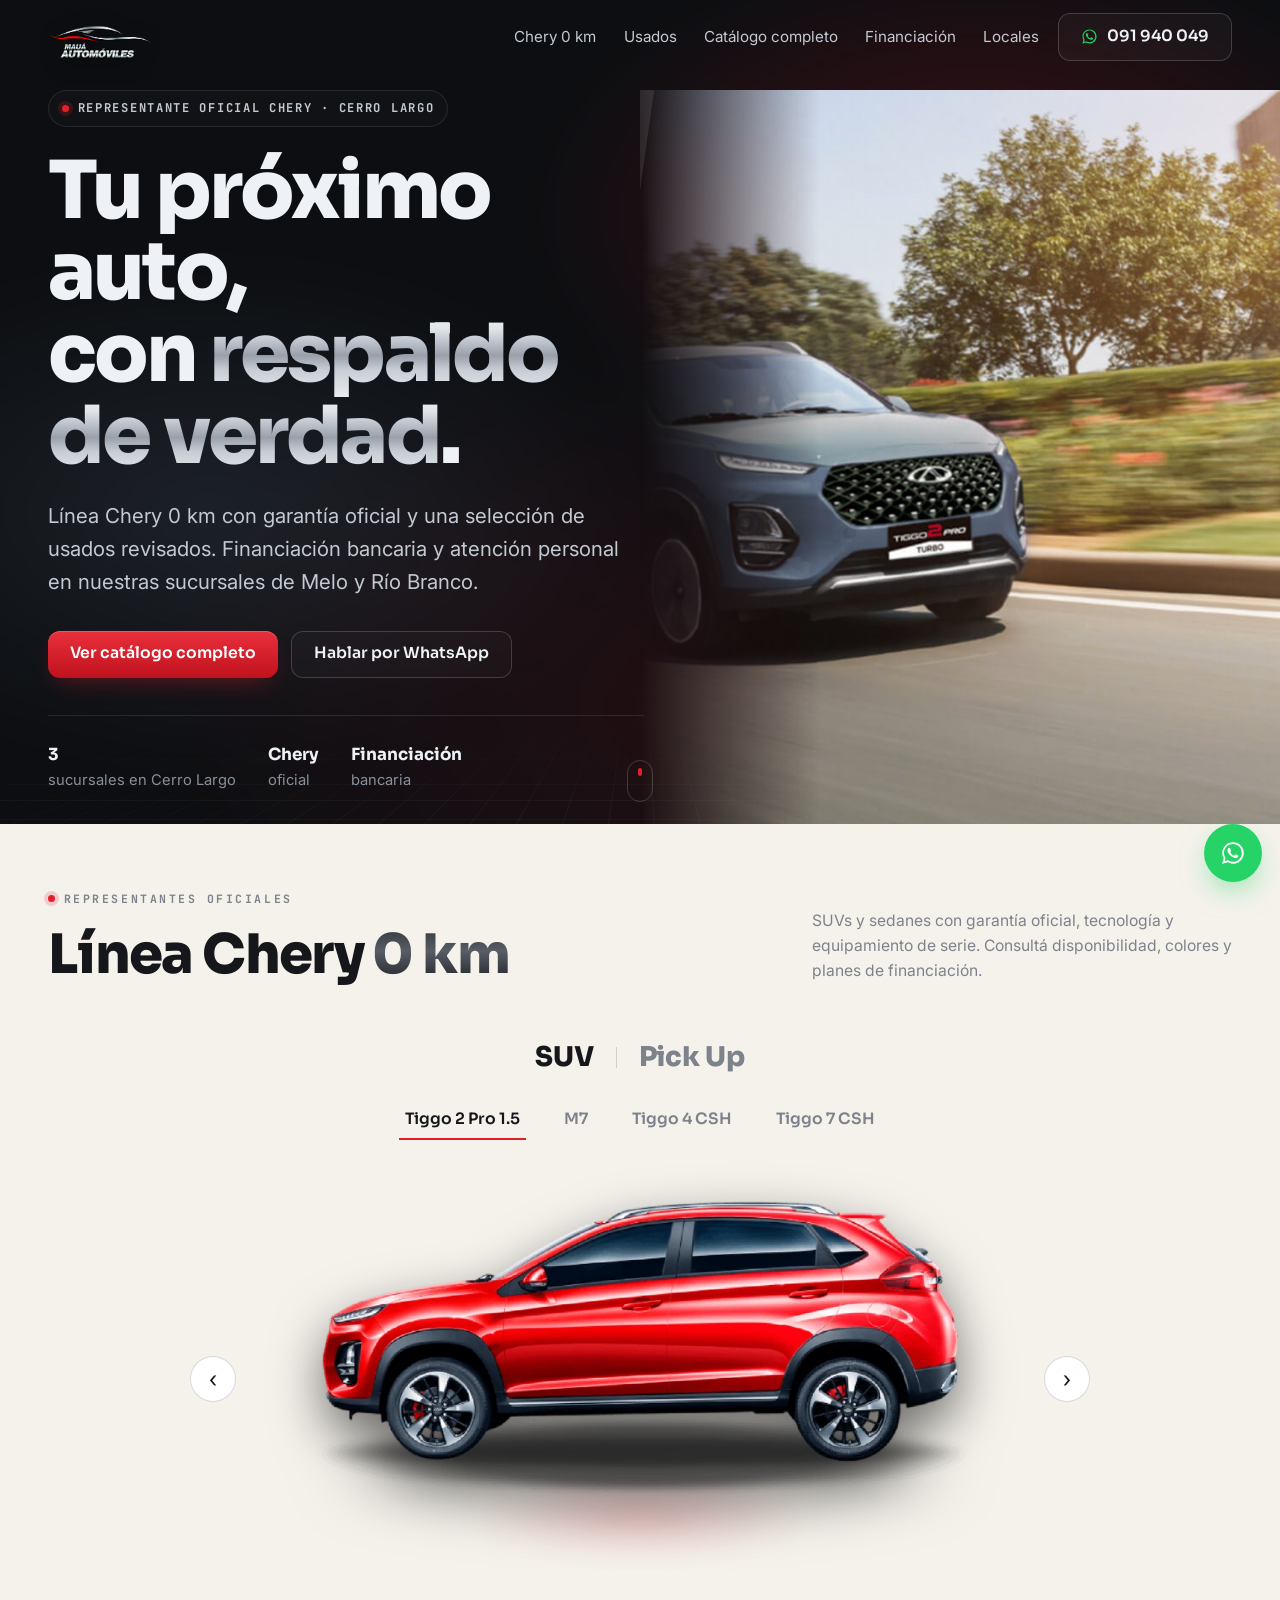
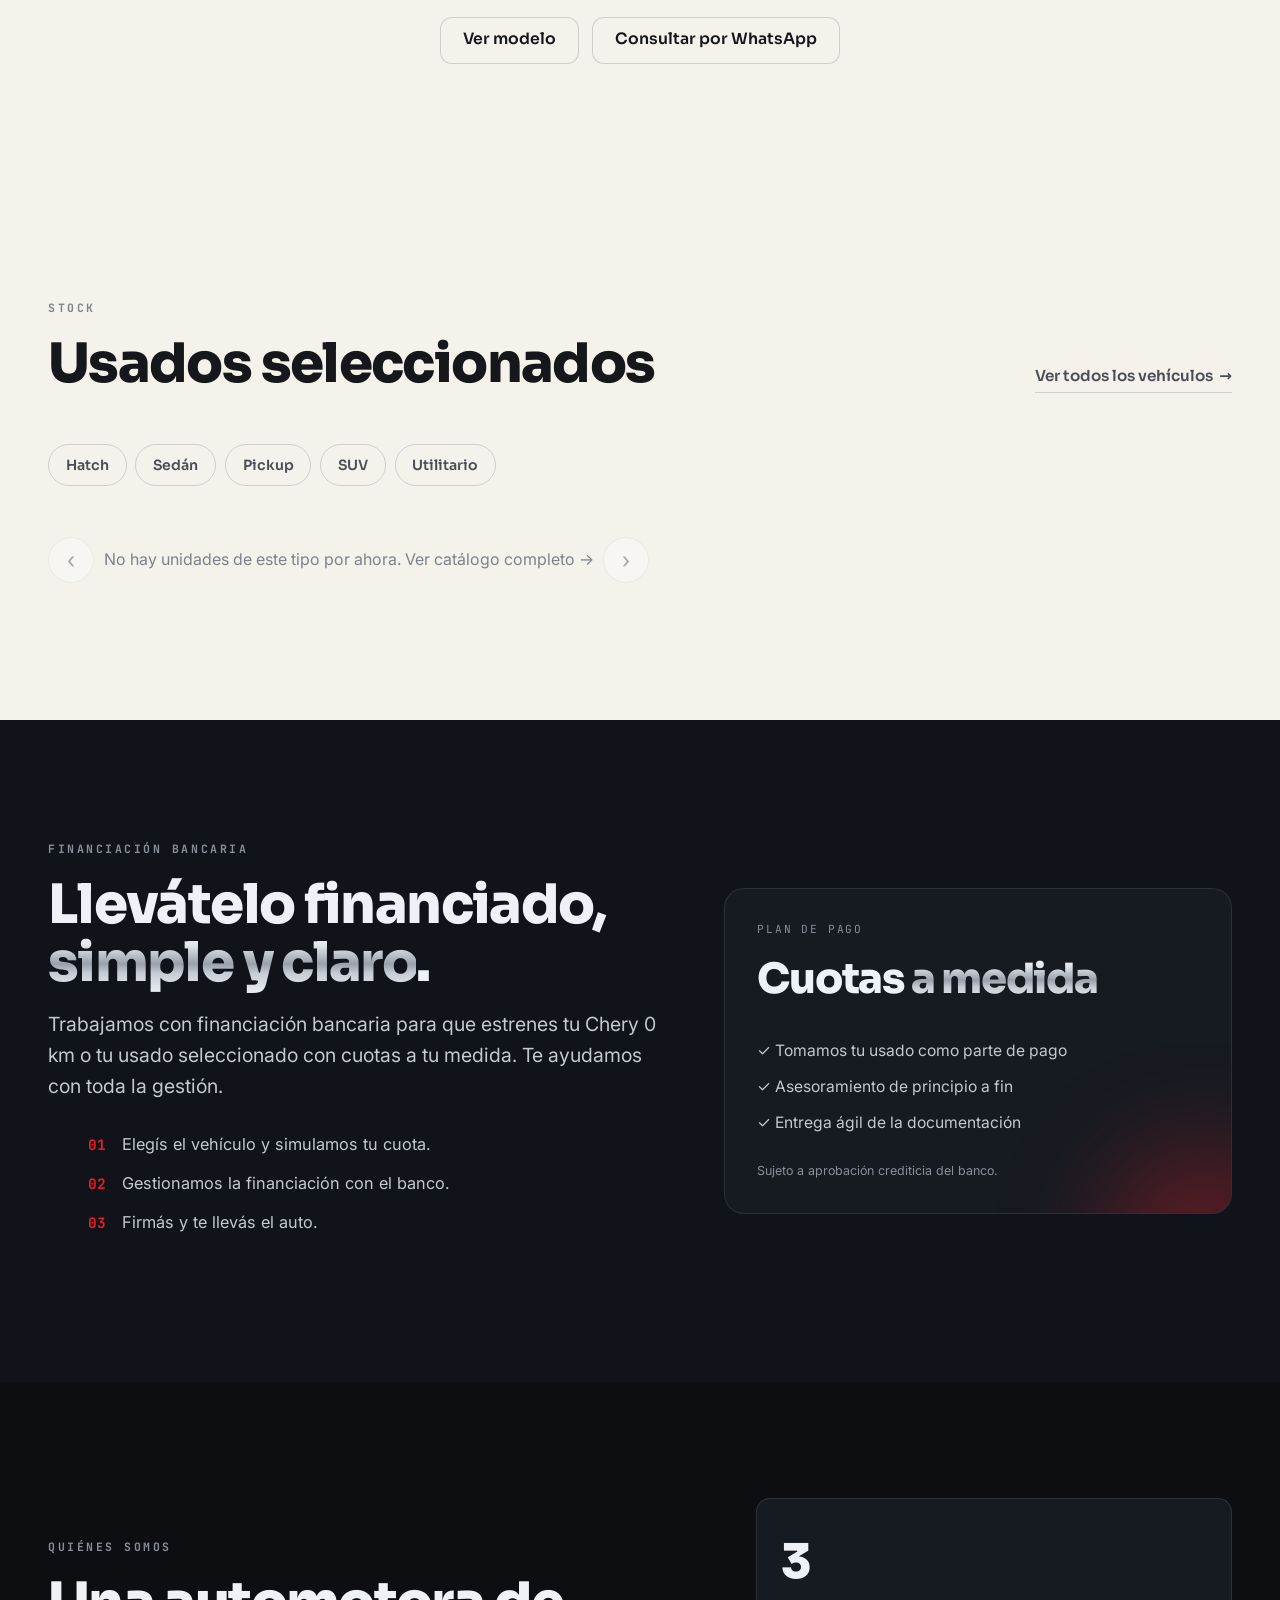
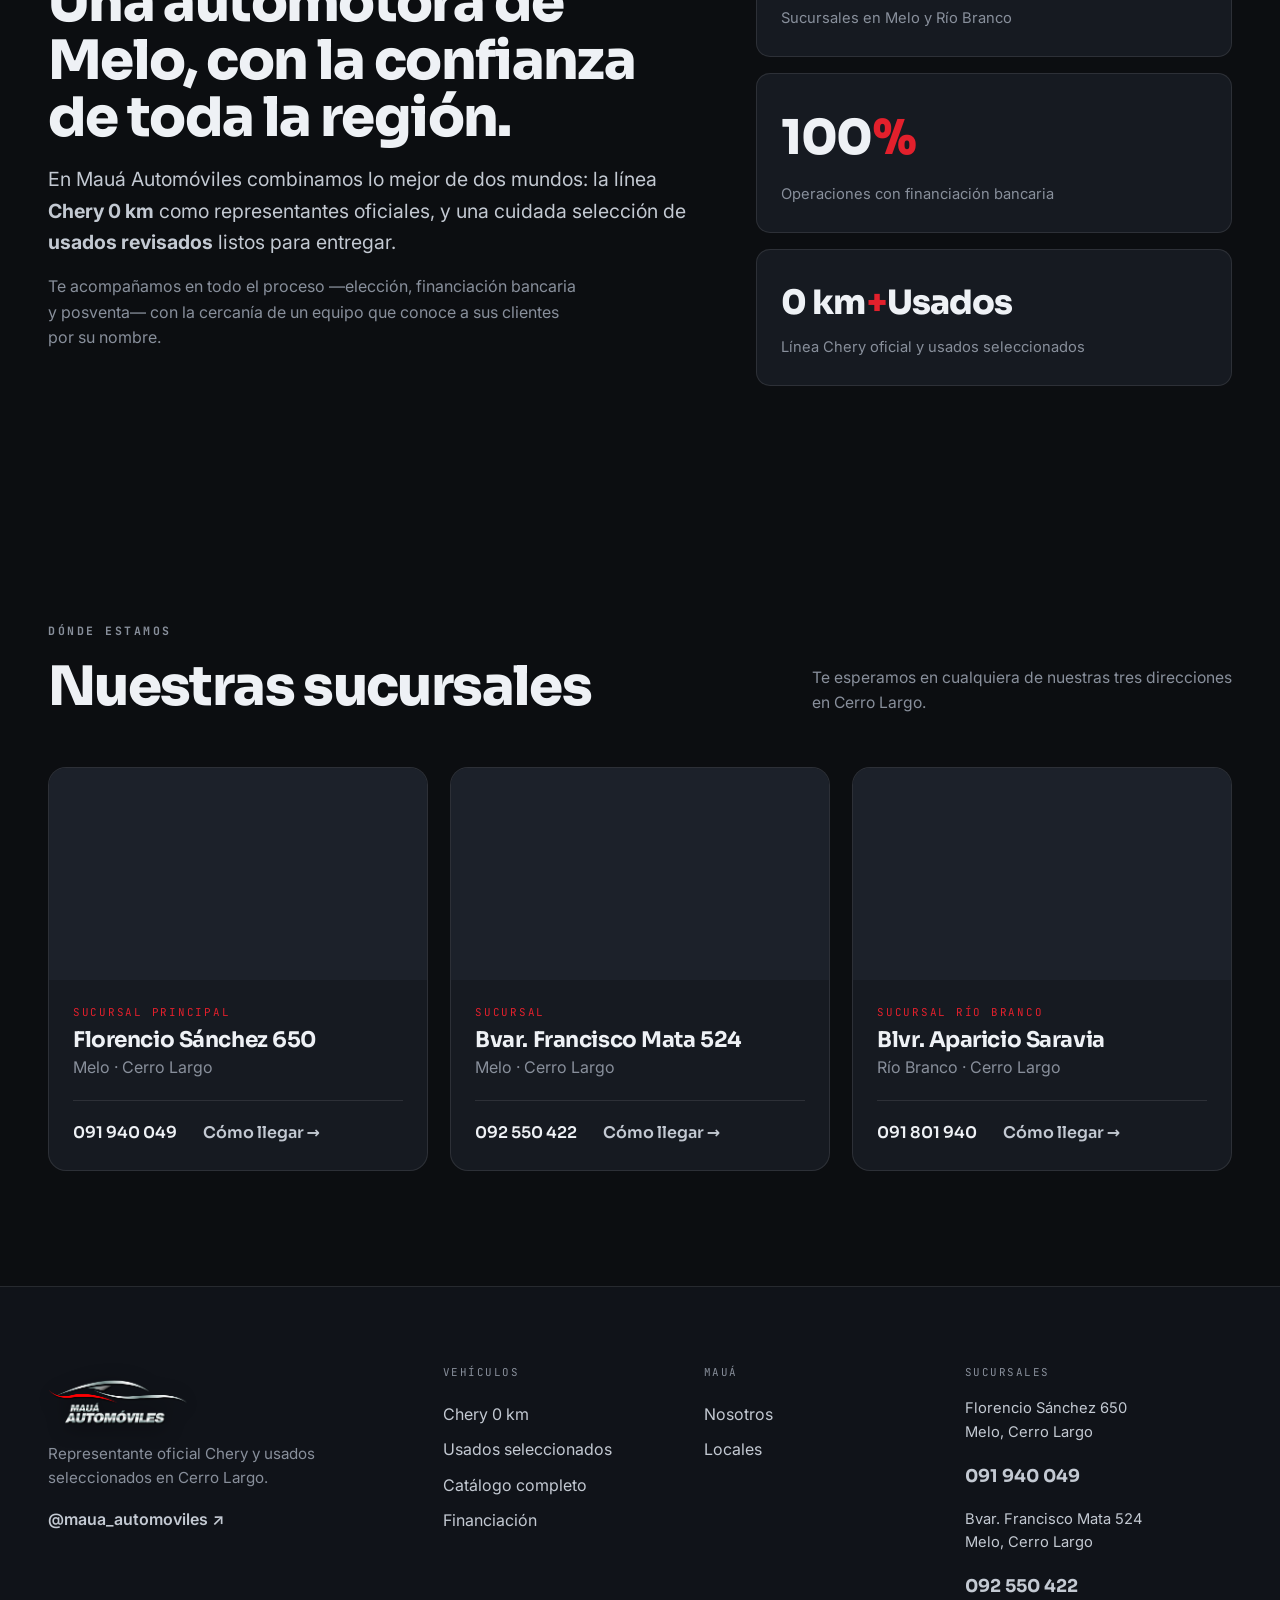
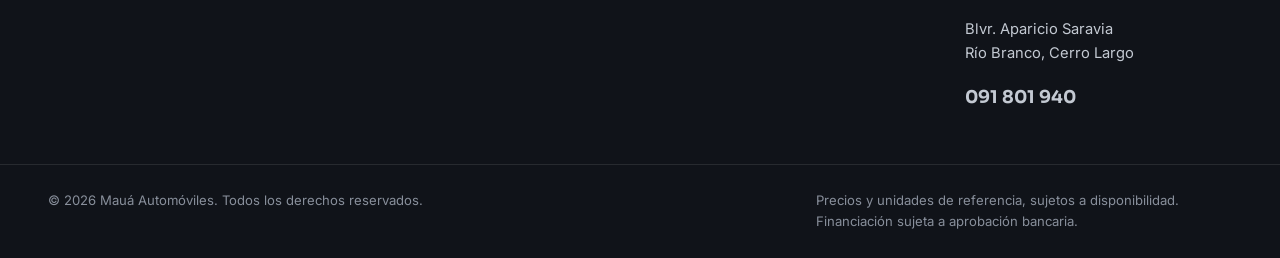
==== commit f33810f2: "Buscador de cliente en Cobranzas + quita disclaimer de usados - Agrega input de búsqueda por nombre " ====
--- a/index.html
+++ b/index.html
@@ -189,9 +189,6 @@
           <button class="uc-arrow uc-arrow-next" type="button" data-uc-next aria-label="Ver vehículos siguientes">›</button>
         </div>
 
-        <p class="usados-nota" data-reveal>
-          <span>◆</span> Las unidades mostradas son de referencia. El stock real se publica y actualiza desde el panel de Mauá Automóviles.
-        </p>
       </div>
     </section>
 
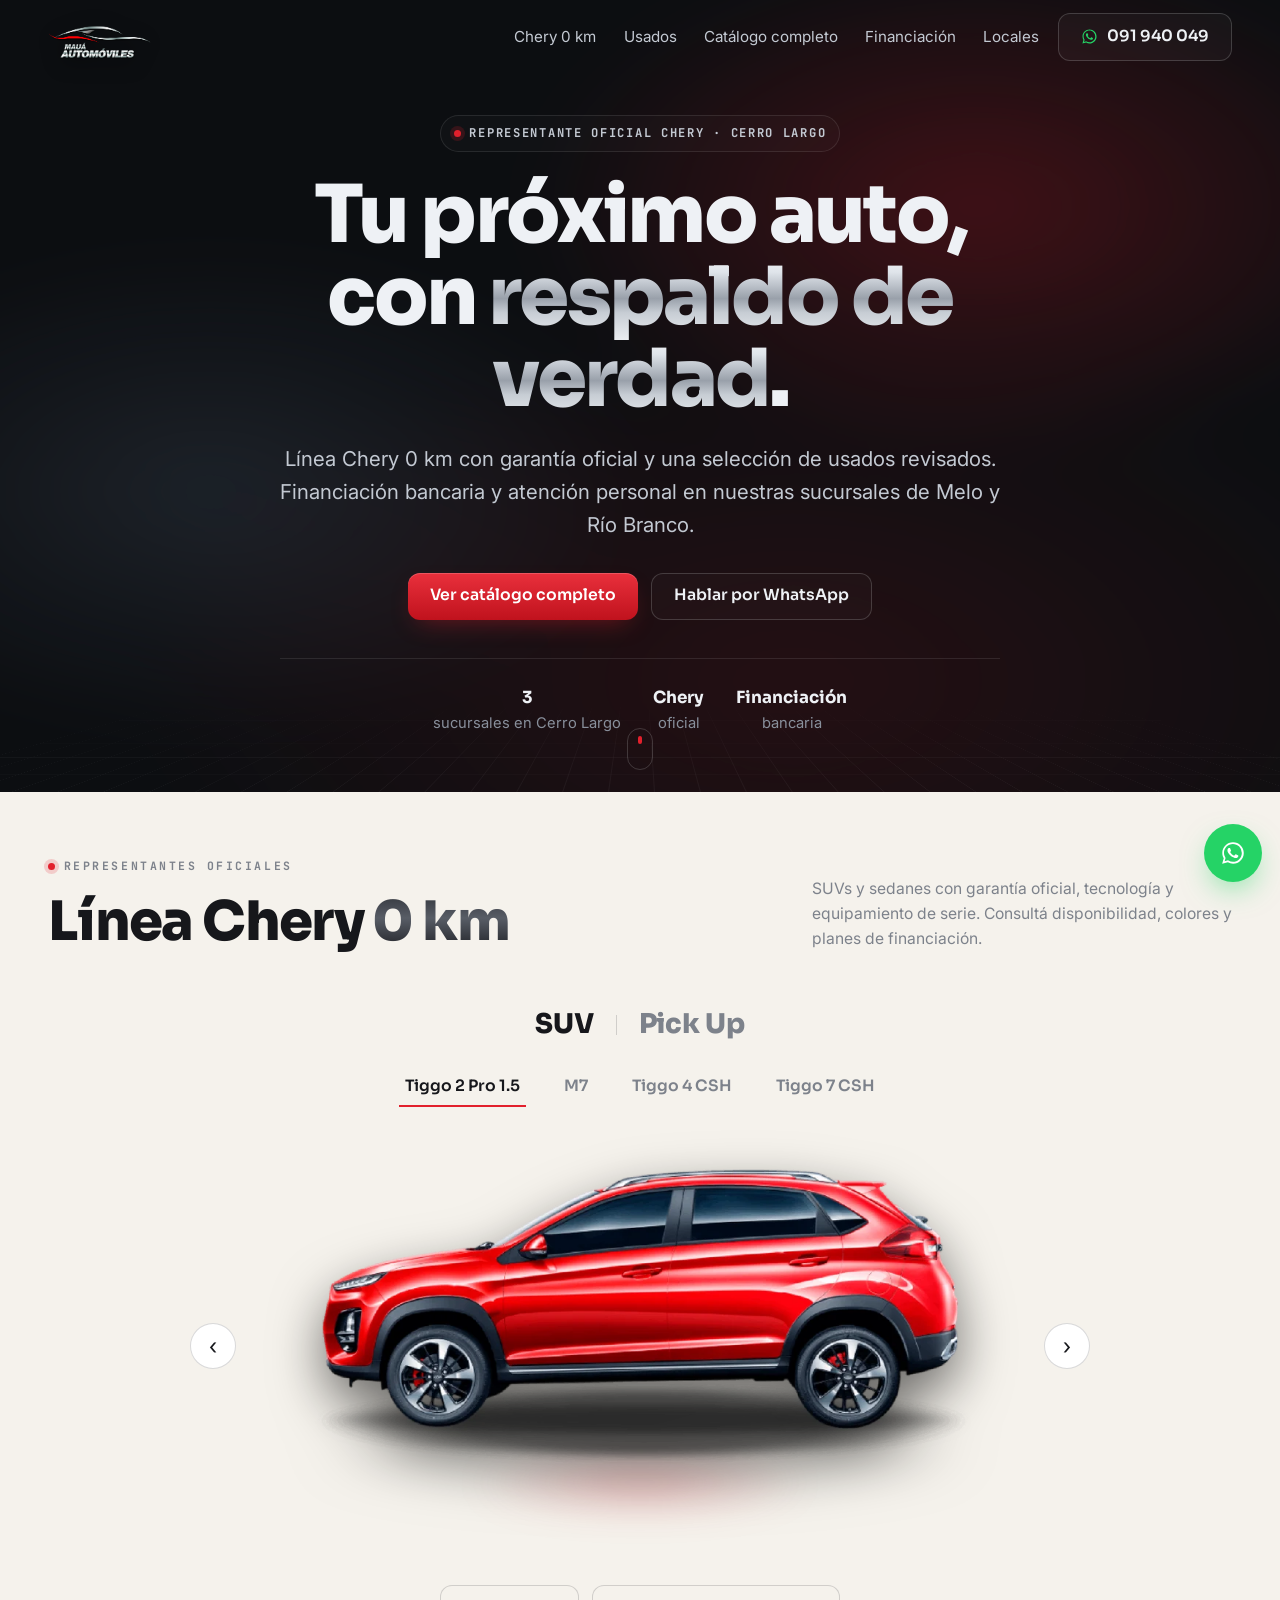
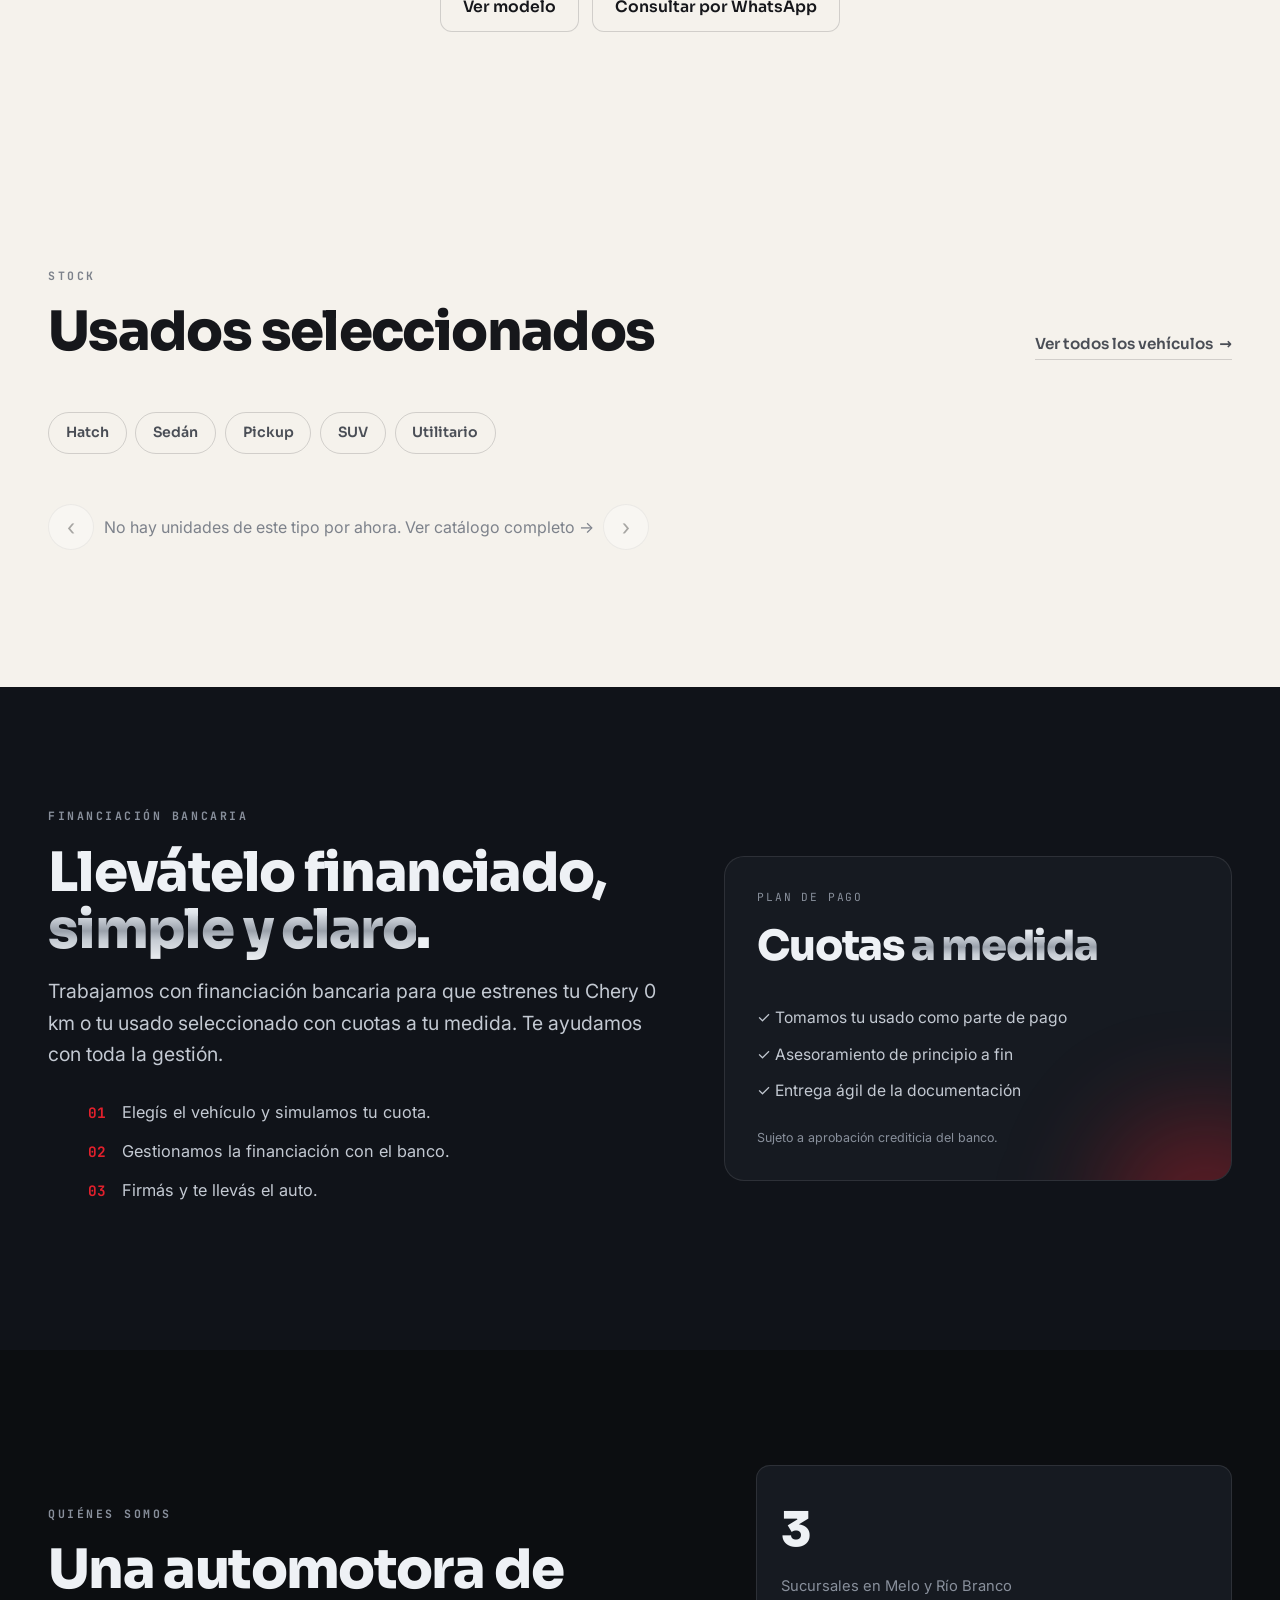
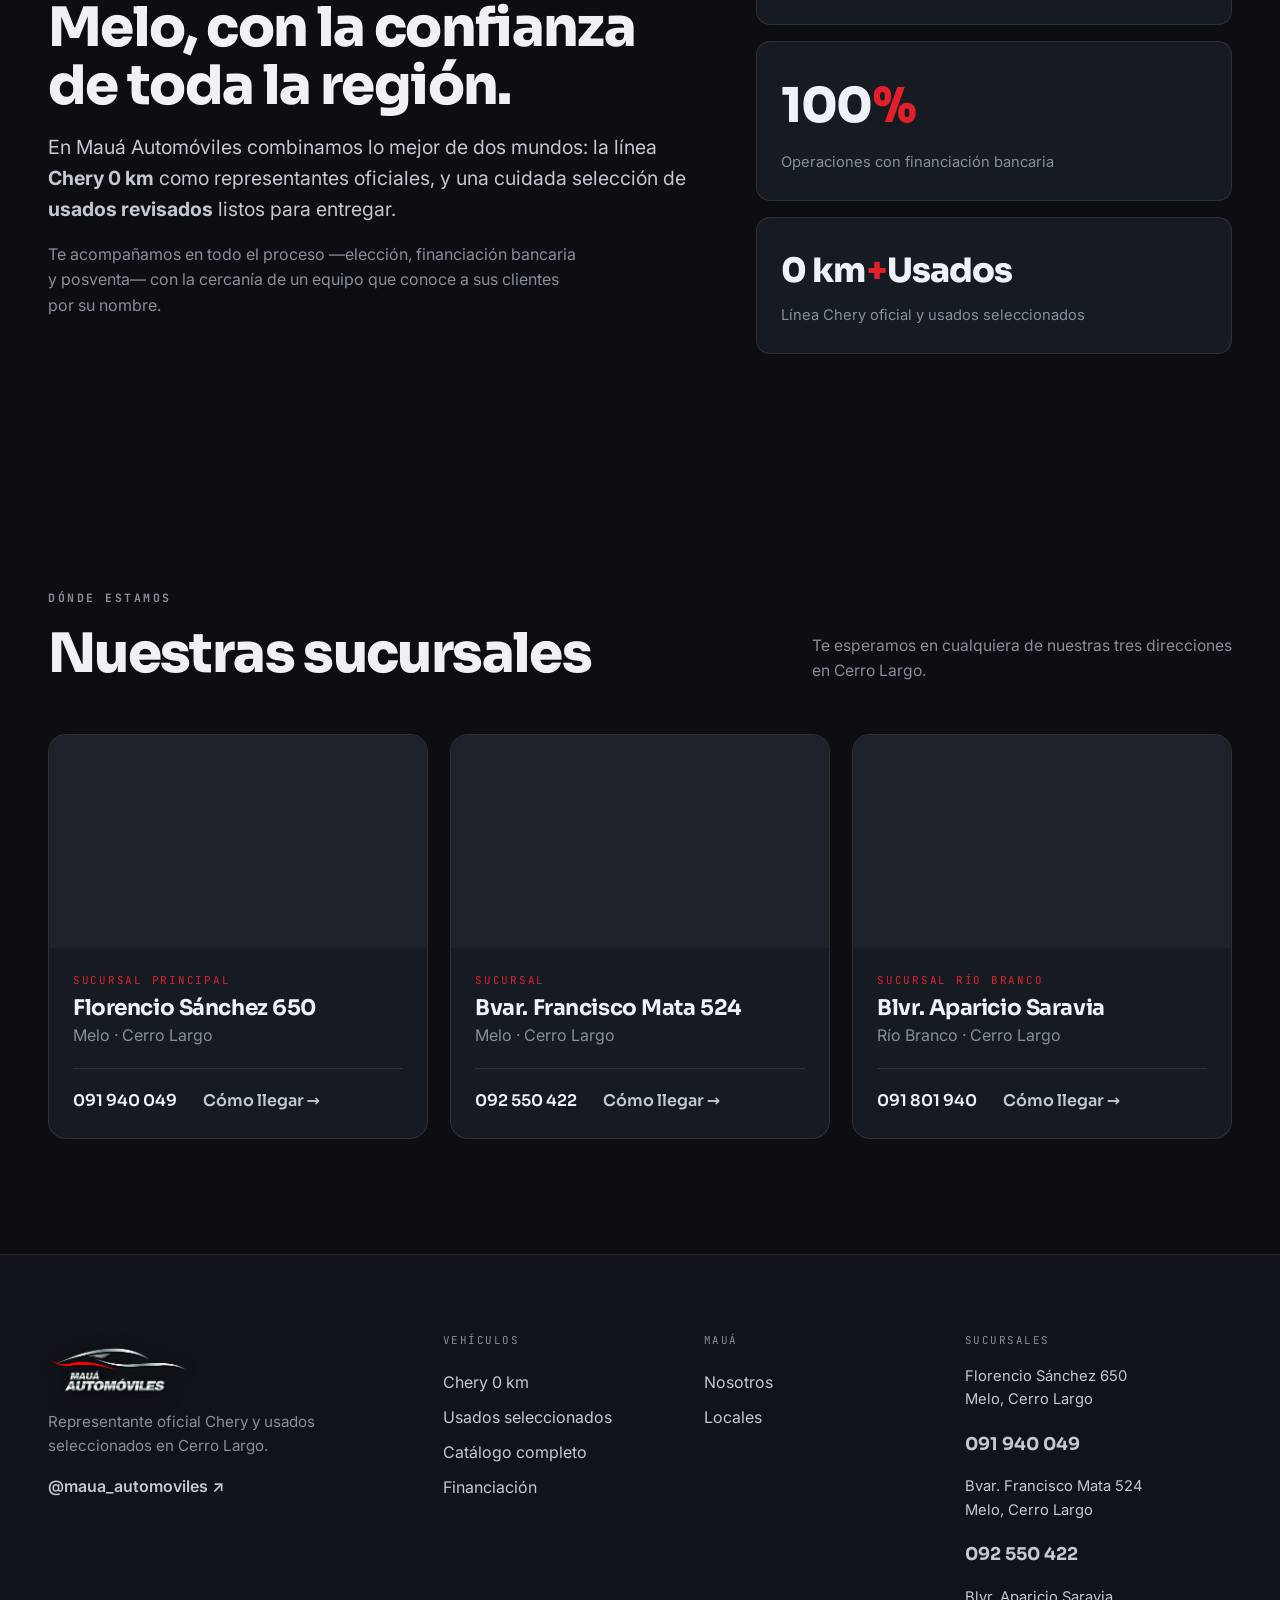
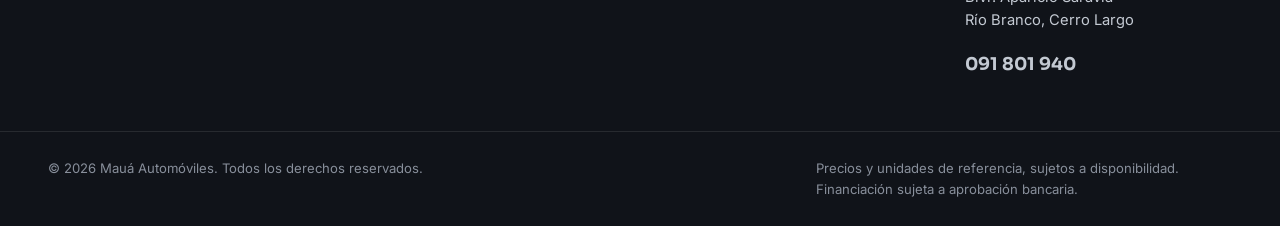
==== commit 4ebc8af2: "Web responsive: hero centrado sin imagen + polish para phones pequeños - Elimina hero-stage/hero-car" ====
--- a/index.html
+++ b/index.html
@@ -21,7 +21,7 @@
   <link rel="preconnect" href="https://fonts.gstatic.com" crossorigin />
   <link rel="stylesheet" href="https://fonts.googleapis.com/css2?family=Sora:wght@500;600;700;800&family=Inter:wght@400;500;600&family=JetBrains+Mono:wght@500;700&display=swap" />
 
-  <link rel="stylesheet" href="styles.css?v=20260706f" />
+  <link rel="stylesheet" href="styles.css?v=20260715a" />
 </head>
 <body>
   <a class="skip-link" href="#contenido">Saltar al contenido</a>
@@ -84,13 +84,6 @@
     <section class="hero" id="inicio">
       <div class="hero-mesh" aria-hidden="true"></div>
       <div class="hero-grid-floor" aria-hidden="true"></div>
-
-      <!-- Stage sacado del hero-inner para que su right:0 pegue al borde real
-           del viewport (el hero-inner tiene max-width 1400px). -->
-      <div class="hero-stage" aria-hidden="true">
-        <img class="hero-car" src="assets/img/chery2pro.jpg" alt="Chery Tiggo 2 Pro" width="1200" height="900" loading="eager" decoding="async" />
-        <div class="hero-sweep" aria-hidden="true"></div>
-      </div>
 
       <div class="hero-inner">
         <div class="hero-copy">
--- a/styles.css
+++ b/styles.css
@@ -288,59 +288,13 @@
   background: rgba(255,255,255,.02);
 }
 .hero-title { font-size: clamp(2.5rem, 6.6vw, 5rem); font-weight: 800; letter-spacing: -0.035em; line-height: 1.02; }
-.hero-sub { font-size: clamp(1.05rem, 1.7vw, 1.28rem); color: var(--ink-soft); margin-top: 1.5rem; max-width: 50ch; }
-.hero-actions { display: flex; flex-wrap: wrap; gap: .8rem; margin-top: 2rem; }
-.hero-meta { display: flex; flex-wrap: wrap; gap: 1.2rem 2rem; margin-top: 2.4rem; padding-top: 1.6rem; border-top: 1px solid var(--line); }
+.hero-copy { text-align: center; max-width: 720px; margin-inline: auto; }
+.hero-sub { font-size: clamp(1.05rem, 1.7vw, 1.28rem); color: var(--ink-soft); margin-top: 1.5rem; max-width: 56ch; margin-inline: auto; }
+.hero-actions { display: flex; flex-wrap: wrap; gap: .8rem; margin-top: 2rem; justify-content: center; }
+.hero-meta { display: flex; flex-wrap: wrap; gap: 1.2rem 2rem; margin-top: 2.4rem; padding-top: 1.6rem; border-top: 1px solid var(--line); justify-content: center; }
 .hero-meta li { font-size: .92rem; color: var(--ink-mute); }
 .hero-meta strong { display: block; font-family: var(--font-display); font-weight: 700; font-size: 1.05rem; color: var(--ink); }
 
-.hero-stage { position: relative; }
-.hero-car {
-  width: 100%;
-  height: auto;
-  border-radius: 18px;
-  object-fit: cover;
-  /* Sombra + un halo rojizo abajo para mantener la identidad Mauá. */
-  filter: drop-shadow(0 30px 40px rgba(0,0,0,.5)) drop-shadow(0 12px 30px rgba(226,32,44,.15));
-}
-/* Desktop: la foto ocupa la mitad derecha del hero pegada a los
-   bordes — top hasta el nav, bottom hasta donde empieza la sección
-   clara de "Chery 0 km", right hasta el borde de pantalla. Solo el
-   borde izquierdo (contra el copy) se difumina.
-   El bottom negativo compensa el padding-bottom de 2rem del .hero
-   para que la foto llegue exactamente al inicio de la sección
-   siguiente. */
-@media (min-width: 960px) {
-  .hero-stage {
-    position: absolute;
-    /* El nav es fixed/transparente al inicio; sin offset la foto se
-       ve pasando por debajo del menú. Le sumo aire generoso bajo el
-       nav (que puede llegar a ~90px con el logo). */
-    top: 90px;
-    right: 0;
-    bottom: -2rem;
-    width: 50%;
-    z-index: 1;
-    pointer-events: none;
-  }
-  .hero-car {
-    width: 100%; height: 100%;
-    object-fit: cover;
-    object-position: right center;
-    border-radius: 0;
-    filter: none;
-    -webkit-mask-image: linear-gradient(to right, transparent 0%, rgba(0,0,0,.35) 10%, #000 28%, #000 100%);
-            mask-image: linear-gradient(to right, transparent 0%, rgba(0,0,0,.35) 10%, #000 28%, #000 100%);
-  }
-}
-.hero-sweep { position: absolute; inset: 0; pointer-events: none; overflow: hidden; }
-.hero-sweep::before {
-  content: ""; position: absolute; top: -20%; left: 0; width: 32%; height: 140%;
-  background: linear-gradient(100deg, transparent, rgba(255,255,255,.12), transparent);
-  transform: translateX(-120%) rotate(8deg);
-  animation: heroSweep 7s ease-in-out 1.4s infinite;
-}
-@keyframes heroSweep { 0% { transform: translateX(-120%) rotate(8deg); } 55%,100% { transform: translateX(430%) rotate(8deg); } }
 
 .hero-scroll { position: absolute; bottom: 22px; left: 50%; transform: translateX(-50%); z-index: 3; width: 26px; height: 42px; border: 1px solid var(--line-2); border-radius: 999px; display: grid; place-items: start center; padding-top: 7px; }
 .hero-scroll span { width: 4px; height: 8px; border-radius: 4px; background: var(--red); animation: scrollDot 1.7s var(--ease-soft) infinite; }
@@ -894,7 +848,7 @@
   .nav-links { display: flex; }
   .nav-cta { display: inline-flex; }
   .nav-burger { display: none; }
-  .hero-inner { grid-template-columns: 1.05fr .95fr; }
+  .hero-inner { grid-template-columns: 1fr; }
   .nosotros-grid { grid-template-columns: 1.15fr .85fr; align-items: center; }
   .stats { grid-template-columns: 1fr; }
   .cards-grid { grid-template-columns: repeat(3, 1fr); }
@@ -902,9 +856,25 @@
   .contacto-wrap { grid-template-columns: 1fr 1fr; }
   .footer-inner { grid-template-columns: 1.6fr 1fr 1fr 1.2fr; }
 }
-/* mobile-only: hide desktop hero scroll on short screens handled by svh */
-@media (max-width: 959px) {
-  .hero-stage { order: -1; max-width: 520px; margin-inline: auto; }
+
+/* 18b. SMALL PHONE POLISH ------------------------------------- */
+@media (max-width: 480px) {
+  .hero-actions { flex-direction: column; align-items: stretch; }
+  .hero-actions .btn { width: 100%; text-align: center; }
+  .hero-meta { gap: .8rem 1.2rem; justify-content: center; }
+  .hero-meta li { font-size: .82rem; }
+  .hero-meta strong { font-size: .95rem; }
+  .section-head { gap: 1rem 1.5rem; }
+  .finan-card { padding: 1.4rem; }
+  .finan-card-big { font-size: clamp(1.5rem, 6vw, 2rem); }
+  .local-dir { font-size: 1.1rem; }
+  .footer-bottom { flex-direction: column; text-align: center; }
+  .pdp-quickspecs { gap: .4rem .8rem; }
+  .pdp-gallery-thumbs button { width: 60px; }
+  .md-cta { flex-direction: column; align-items: stretch; }
+  .md-cta .btn { width: 100%; text-align: center; }
+  .md-cta-final-btns { flex-direction: column; align-items: stretch; }
+  .md-cta-final-btns .btn { width: 100%; text-align: center; }
 }
 
 /* 19. REDUCED MOTION (only ambient/decorative loops) ---------- */
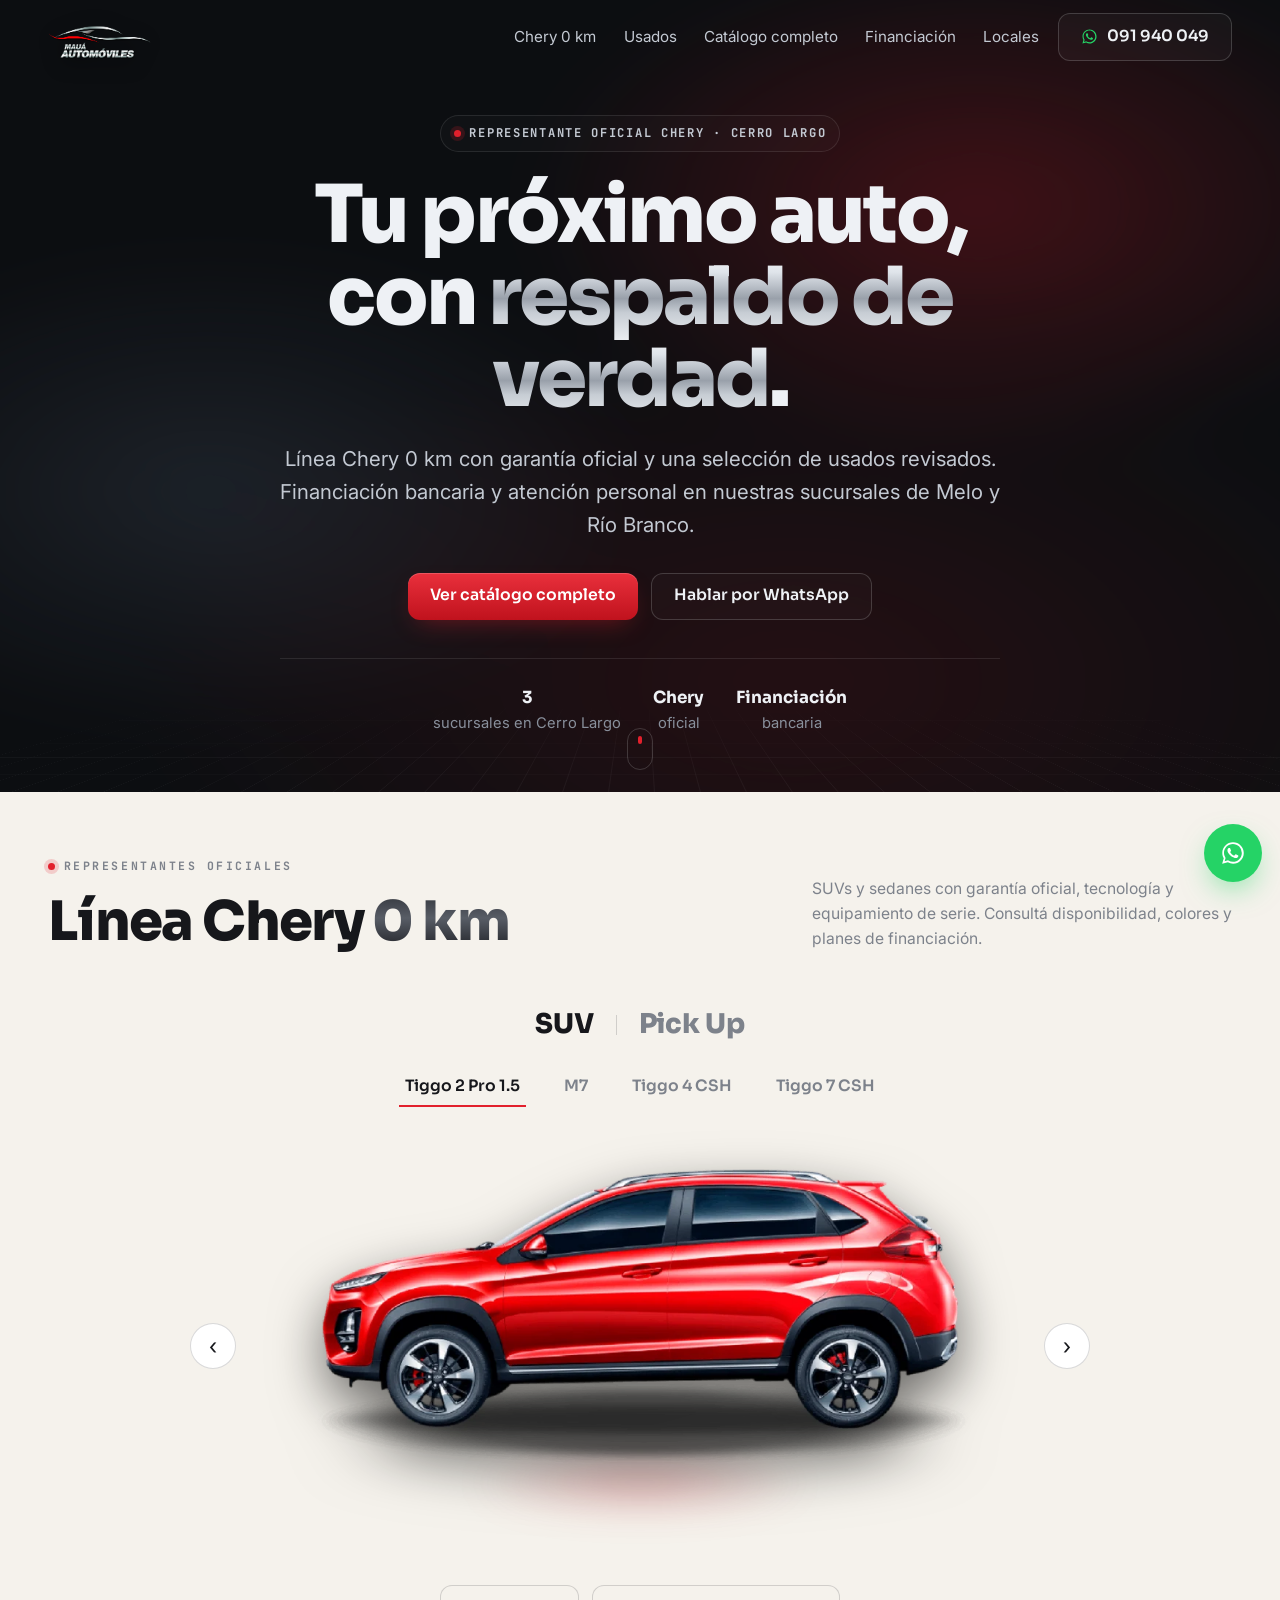
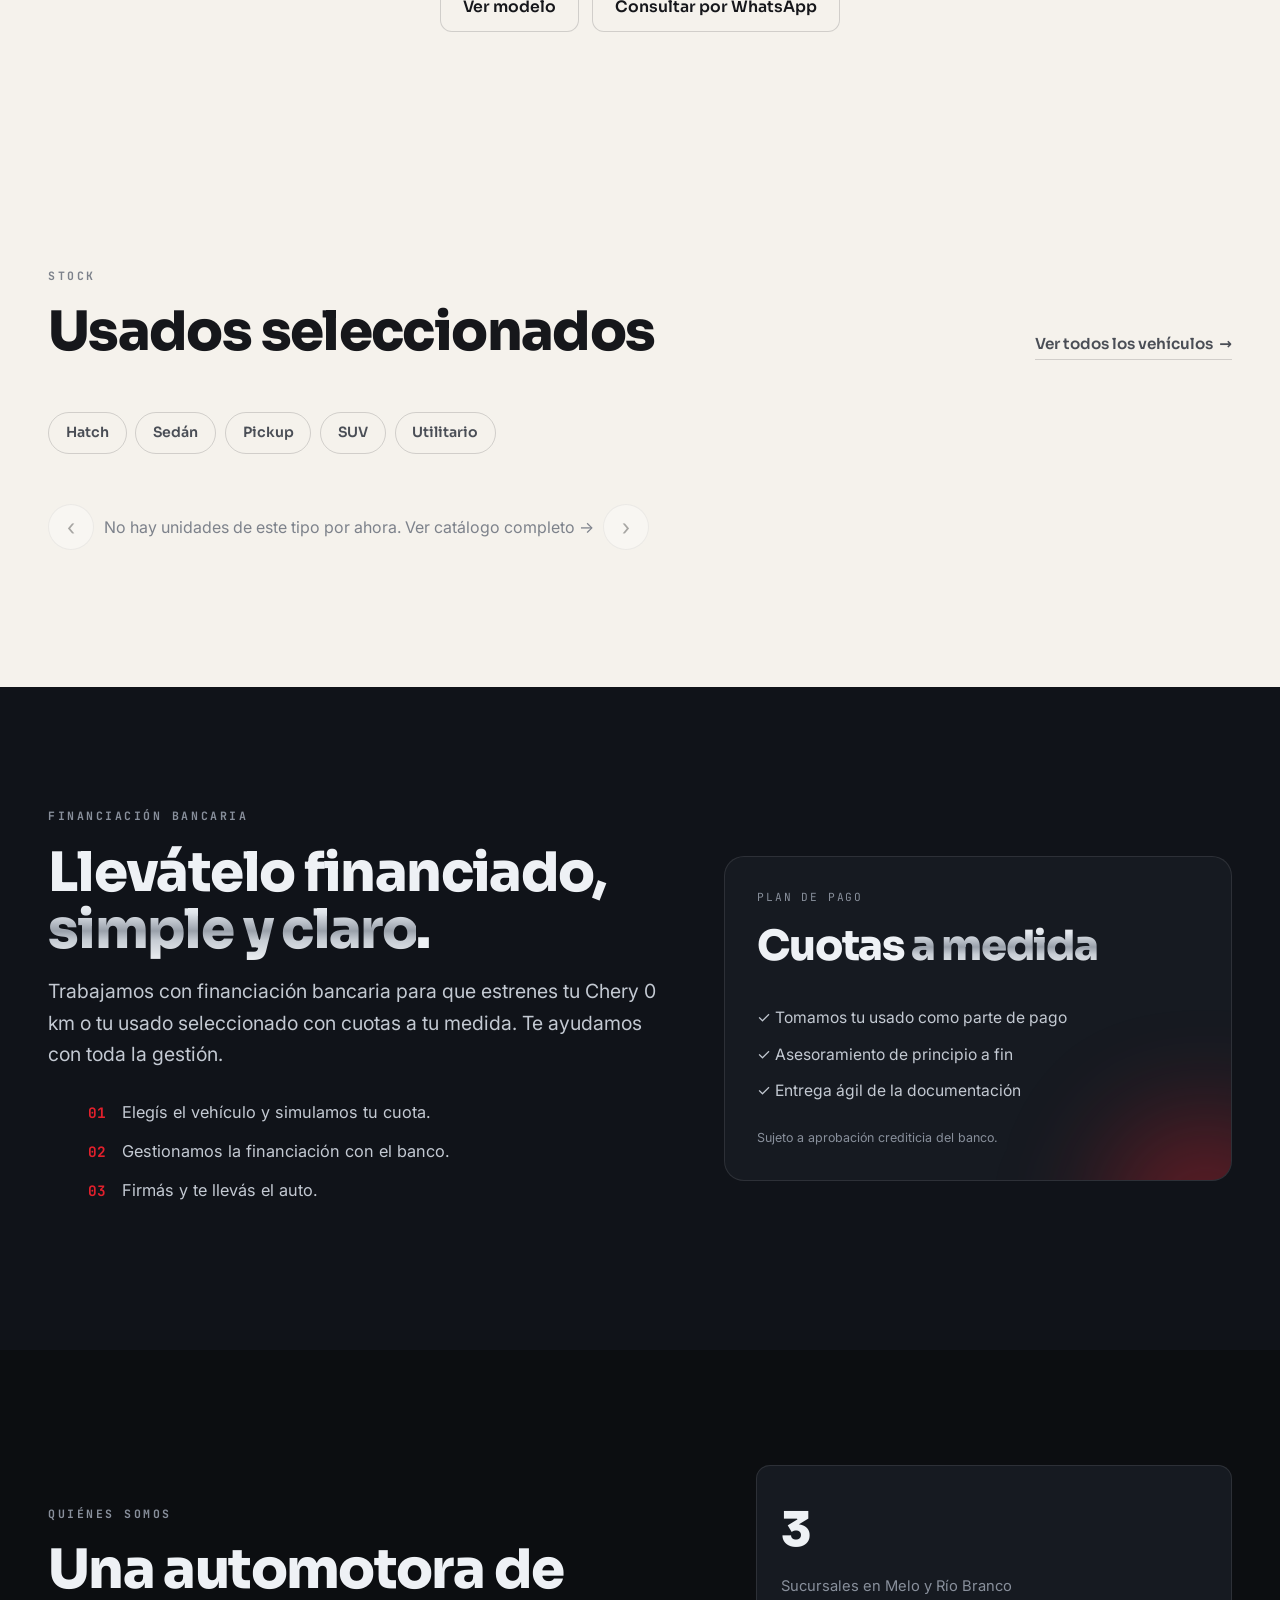
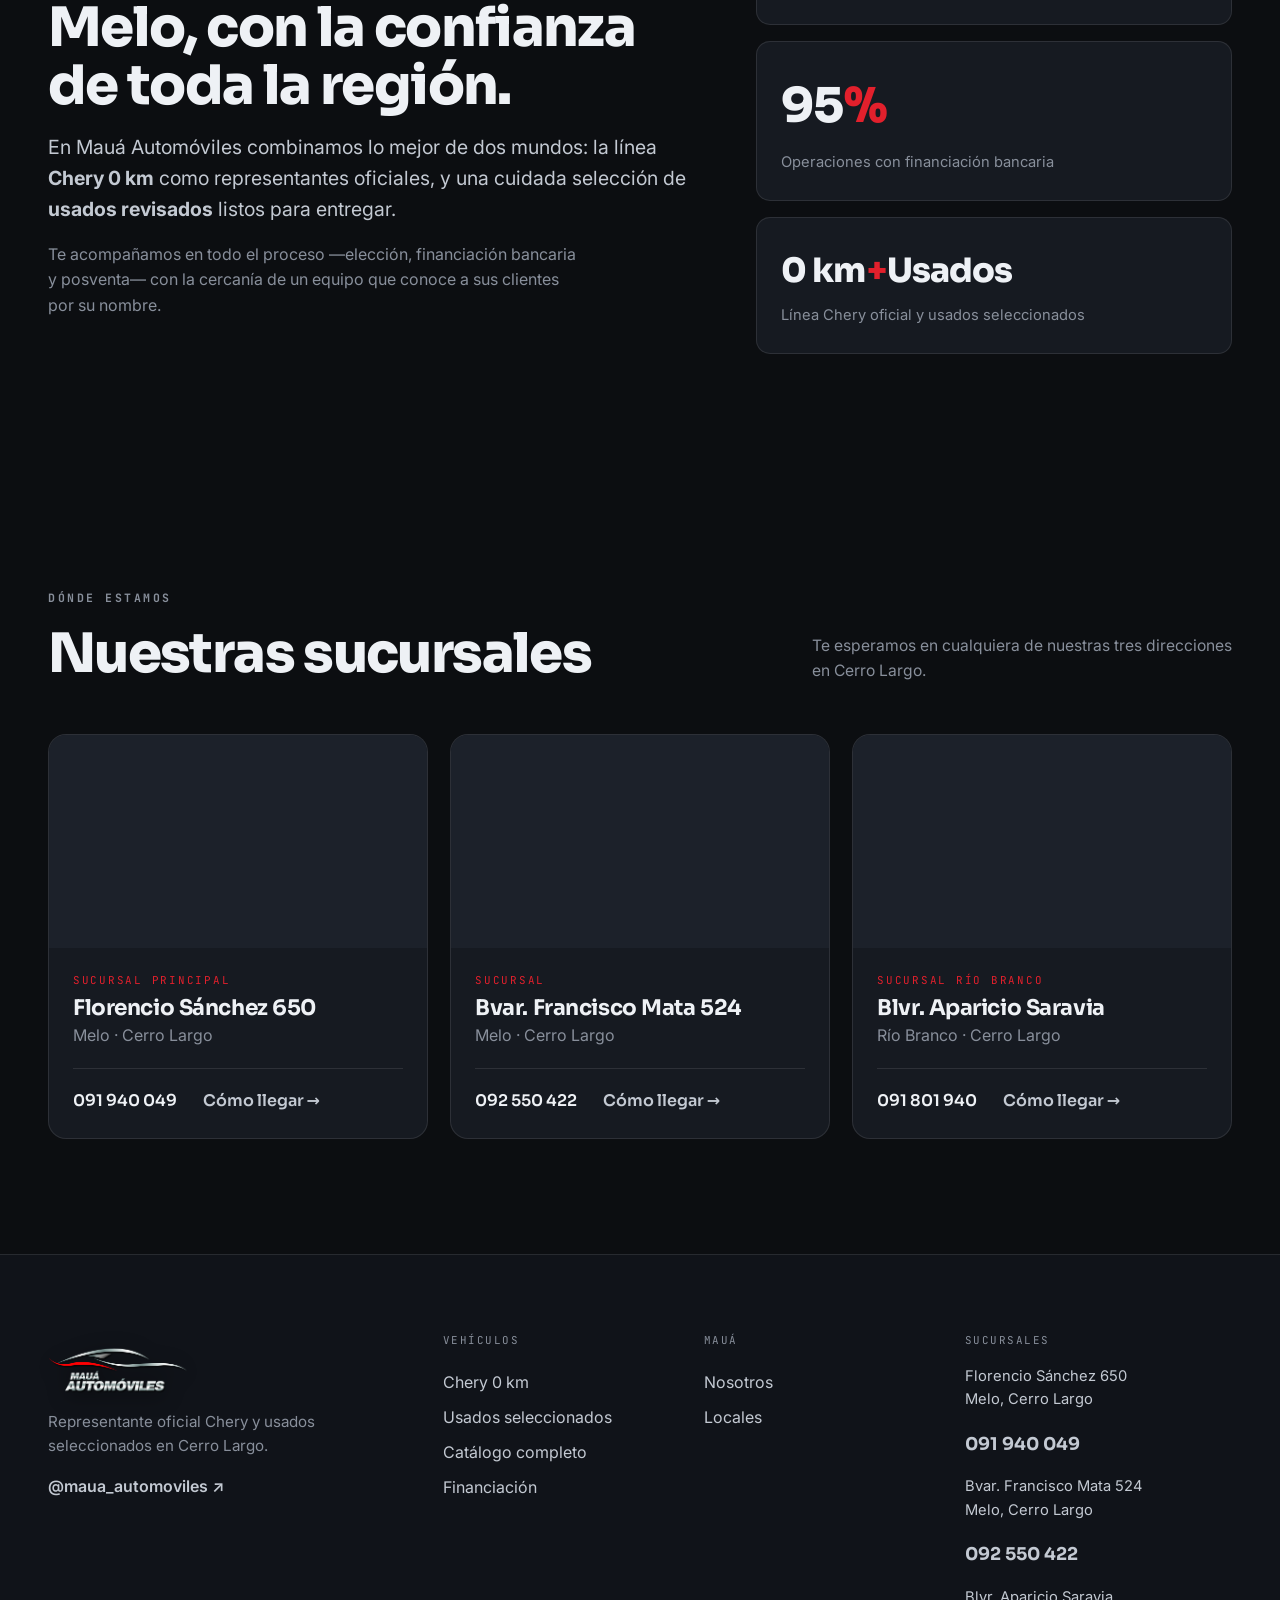
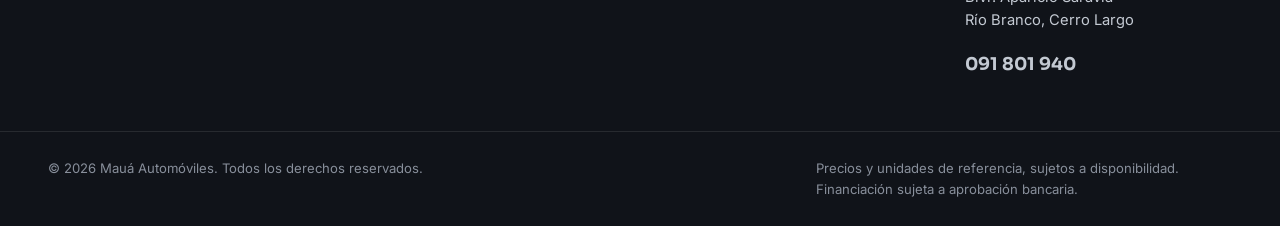
==== commit 12d529ab: "PDP: fotos cover + lupa no interfiere con flechas - Galería: object-fit cover con aspect-ratio 4/3 p" ====
--- a/index.html
+++ b/index.html
@@ -21,7 +21,7 @@
   <link rel="preconnect" href="https://fonts.gstatic.com" crossorigin />
   <link rel="stylesheet" href="https://fonts.googleapis.com/css2?family=Sora:wght@500;600;700;800&family=Inter:wght@400;500;600&family=JetBrains+Mono:wght@500;700&display=swap" />
 
-  <link rel="stylesheet" href="styles.css?v=20260715a" />
+  <link rel="stylesheet" href="styles.css?v=20260716b" />
 </head>
 <body>
   <a class="skip-link" href="#contenido">Saltar al contenido</a>
@@ -433,7 +433,7 @@
 
   <!-- ===================== SCRIPTS ===================== -->
   <script defer src="lib/gsap.min.js"></script>
-  <script defer src="lib/manifest.js?v=20260706f"></script>
-  <script defer src="main.js?v=20260706f"></script>
+  <script defer src="lib/manifest.js?v=20260716b"></script>
+  <script defer src="main.js?v=20260716b"></script>
 </body>
 </html>
--- a/styles.css
+++ b/styles.css
@@ -86,6 +86,8 @@
   text-rendering: optimizeLegibility;
   overflow-x: clip;
   overscroll-behavior-y: none;
+  overflow-wrap: break-word;
+  word-wrap: break-word;
 }
 img, svg, iframe { display: block; max-width: 100%; }
 img { height: auto; }
@@ -754,7 +756,7 @@
   position: relative; background: #f5f2ec;
   border: 1px solid var(--line); border-radius: var(--radius);
   display: flex; align-items: center; justify-content: center;
-  min-height: 320px; overflow: hidden; cursor: crosshair;
+  aspect-ratio: 4/3; overflow: hidden; cursor: crosshair;
 }
 .pdp-gallery-main .veh-badge { position: absolute; top: 14px; right: 14px; z-index: 2; }
 .pdp-gallery-main .veh-badge-reciente { left: 14px; right: auto; }
@@ -768,15 +770,15 @@
   opacity: 0; pointer-events: none;
 }
 .pdp-gallery-main:hover .pdp-arrow:not([hidden]) { opacity: 1; pointer-events: auto; }
-.pdp-arrow:hover { background: var(--red); }
+.pdp-arrow:hover { background: var(--red); cursor: pointer; }
 .pdp-arrow-prev { left: 12px; }
 .pdp-arrow-next { right: 12px; }
 @media (max-width: 768px) {
   .pdp-arrow:not([hidden]) { opacity: .7; pointer-events: auto; }
 }
 .pdp-photo {
-  display: block; width: 100%; height: auto; max-height: 72vh;
-  object-fit: contain; user-select: none; pointer-events: none;
+  display: block; width: 100%; height: 100%;
+  object-fit: cover; user-select: none; pointer-events: none;
 }
 /* ── Lupa de zoom ── */
 .pdp-zoom-lens {
@@ -857,7 +859,26 @@
   .footer-inner { grid-template-columns: 1.6fr 1fr 1fr 1.2fr; }
 }
 
-/* 18b. SMALL PHONE POLISH ------------------------------------- */
+/* 18b. MOBILE VEHICLE & PDP FIX ------------------------------- */
+@media (max-width: 639px) {
+  .veh-card { min-width: 0; }
+  .veh-body { min-width: 0; }
+  .veh-foot { flex-wrap: wrap; }
+  .veh-name { font-size: 1.05rem; }
+  .pdp-gallery-main { min-height: 220px; }
+  .pdp-zoom-lens { display: none !important; }
+  .pdp-side { padding: 1.2rem; }
+  .pdp-title { font-size: 1.4rem; }
+  .pdp-price { font-size: 1.6rem; }
+  .pdp-trust-ico { font-size: 1.1rem; }
+  .pdp-trust strong { font-size: .85rem; }
+  .pdp-trust p { font-size: .78rem; }
+  .pdp-spec { padding: 1rem .7rem; }
+  .pdp-spec strong { font-size: .85rem; }
+  img { max-width: 100%; height: auto; }
+}
+
+/* 18c. SMALL PHONE POLISH ------------------------------------- */
 @media (max-width: 480px) {
   .hero-actions { flex-direction: column; align-items: stretch; }
   .hero-actions .btn { width: 100%; text-align: center; }
@@ -871,6 +892,9 @@
   .footer-bottom { flex-direction: column; text-align: center; }
   .pdp-quickspecs { gap: .4rem .8rem; }
   .pdp-gallery-thumbs button { width: 60px; }
+  .veh-foot { gap: .4rem; }
+  .veh-price { font-size: .9rem; }
+  .btn-small { font-size: .75rem; padding: .5em .7em; }
   .md-cta { flex-direction: column; align-items: stretch; }
   .md-cta .btn { width: 100%; text-align: center; }
   .md-cta-final-btns { flex-direction: column; align-items: stretch; }
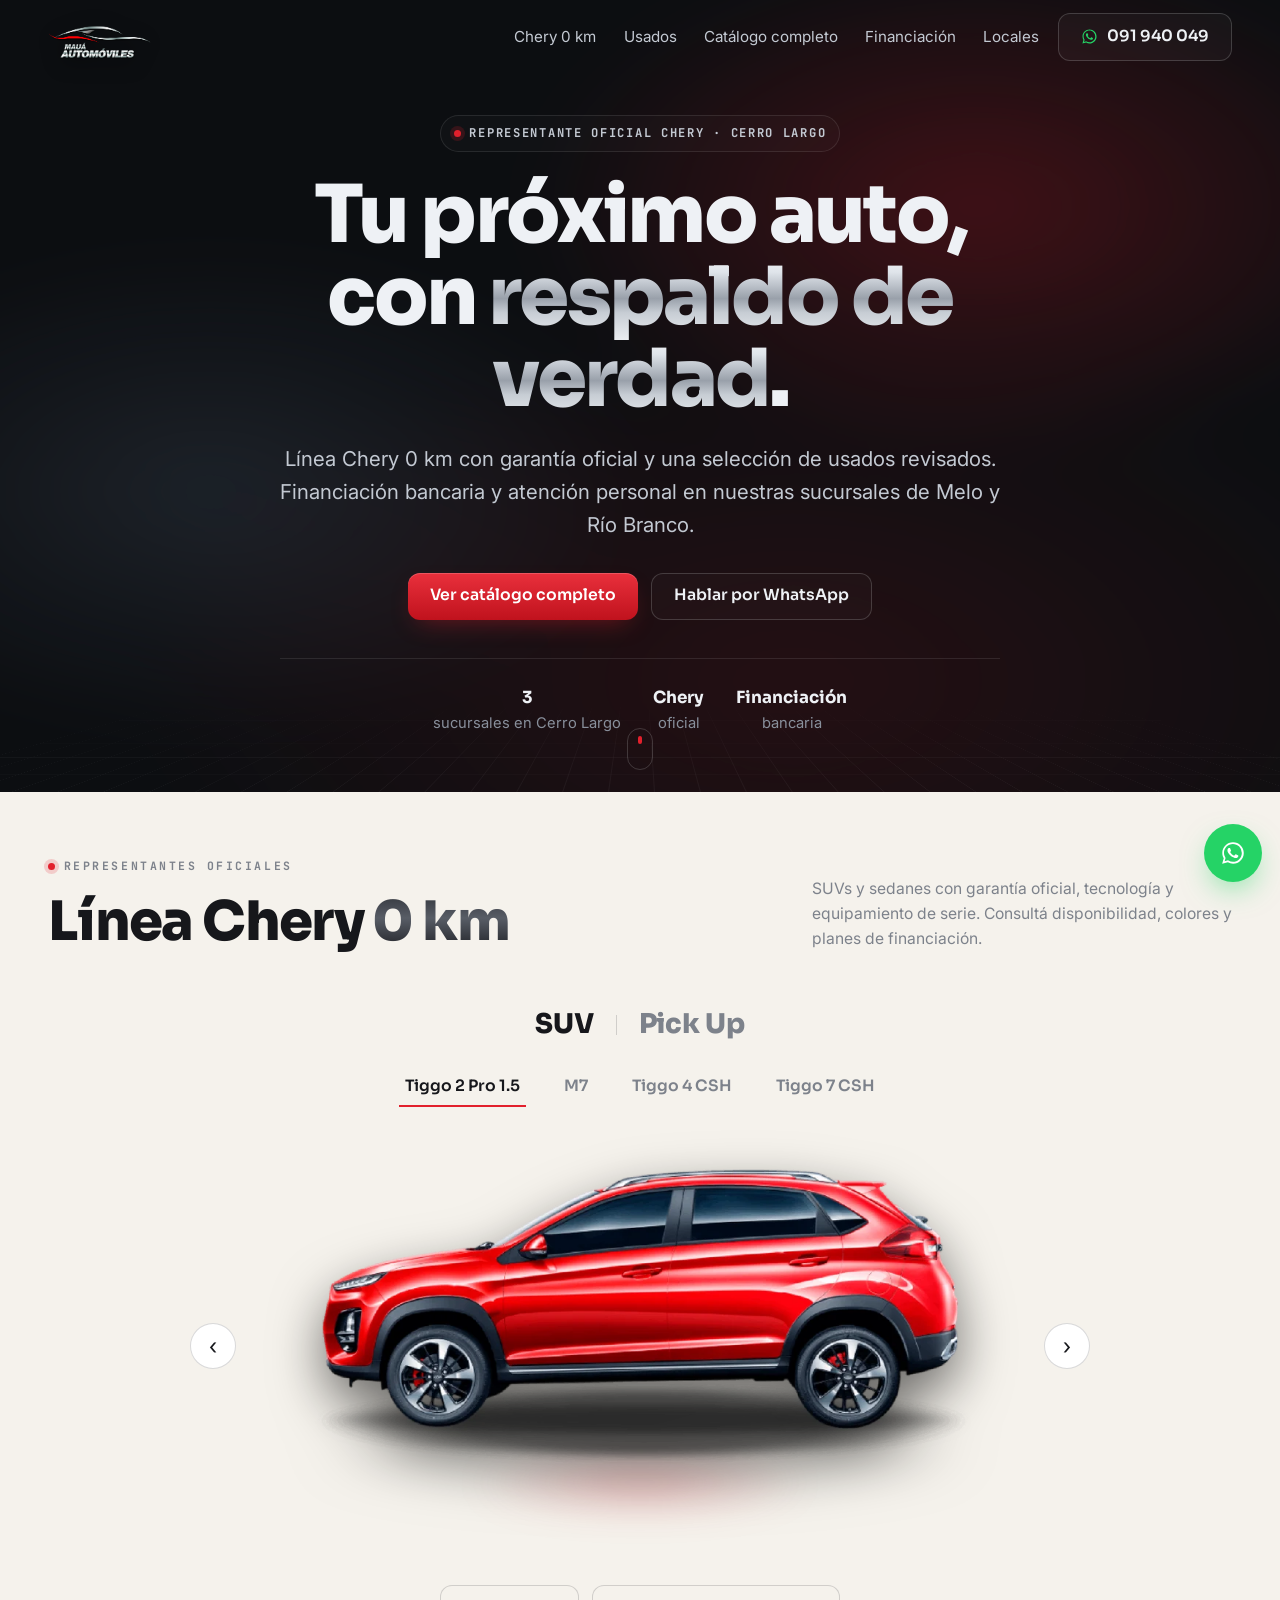
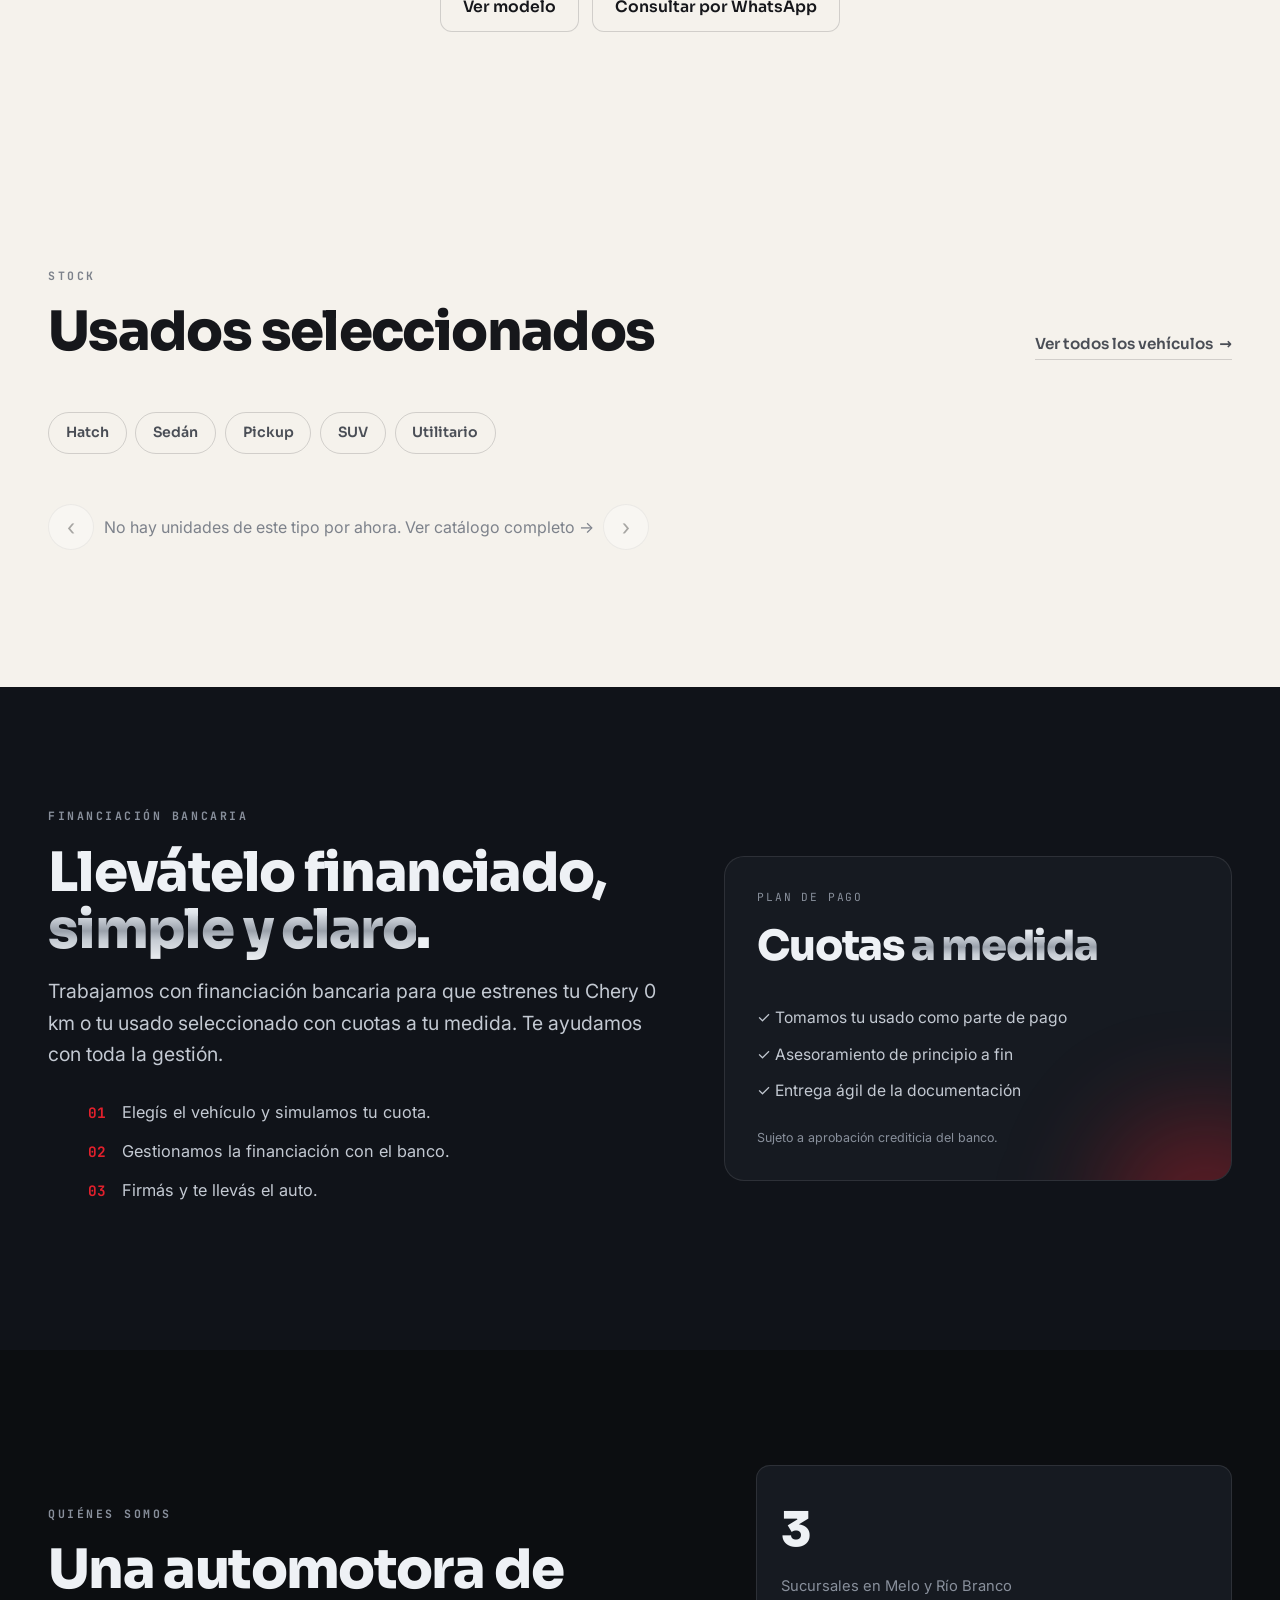
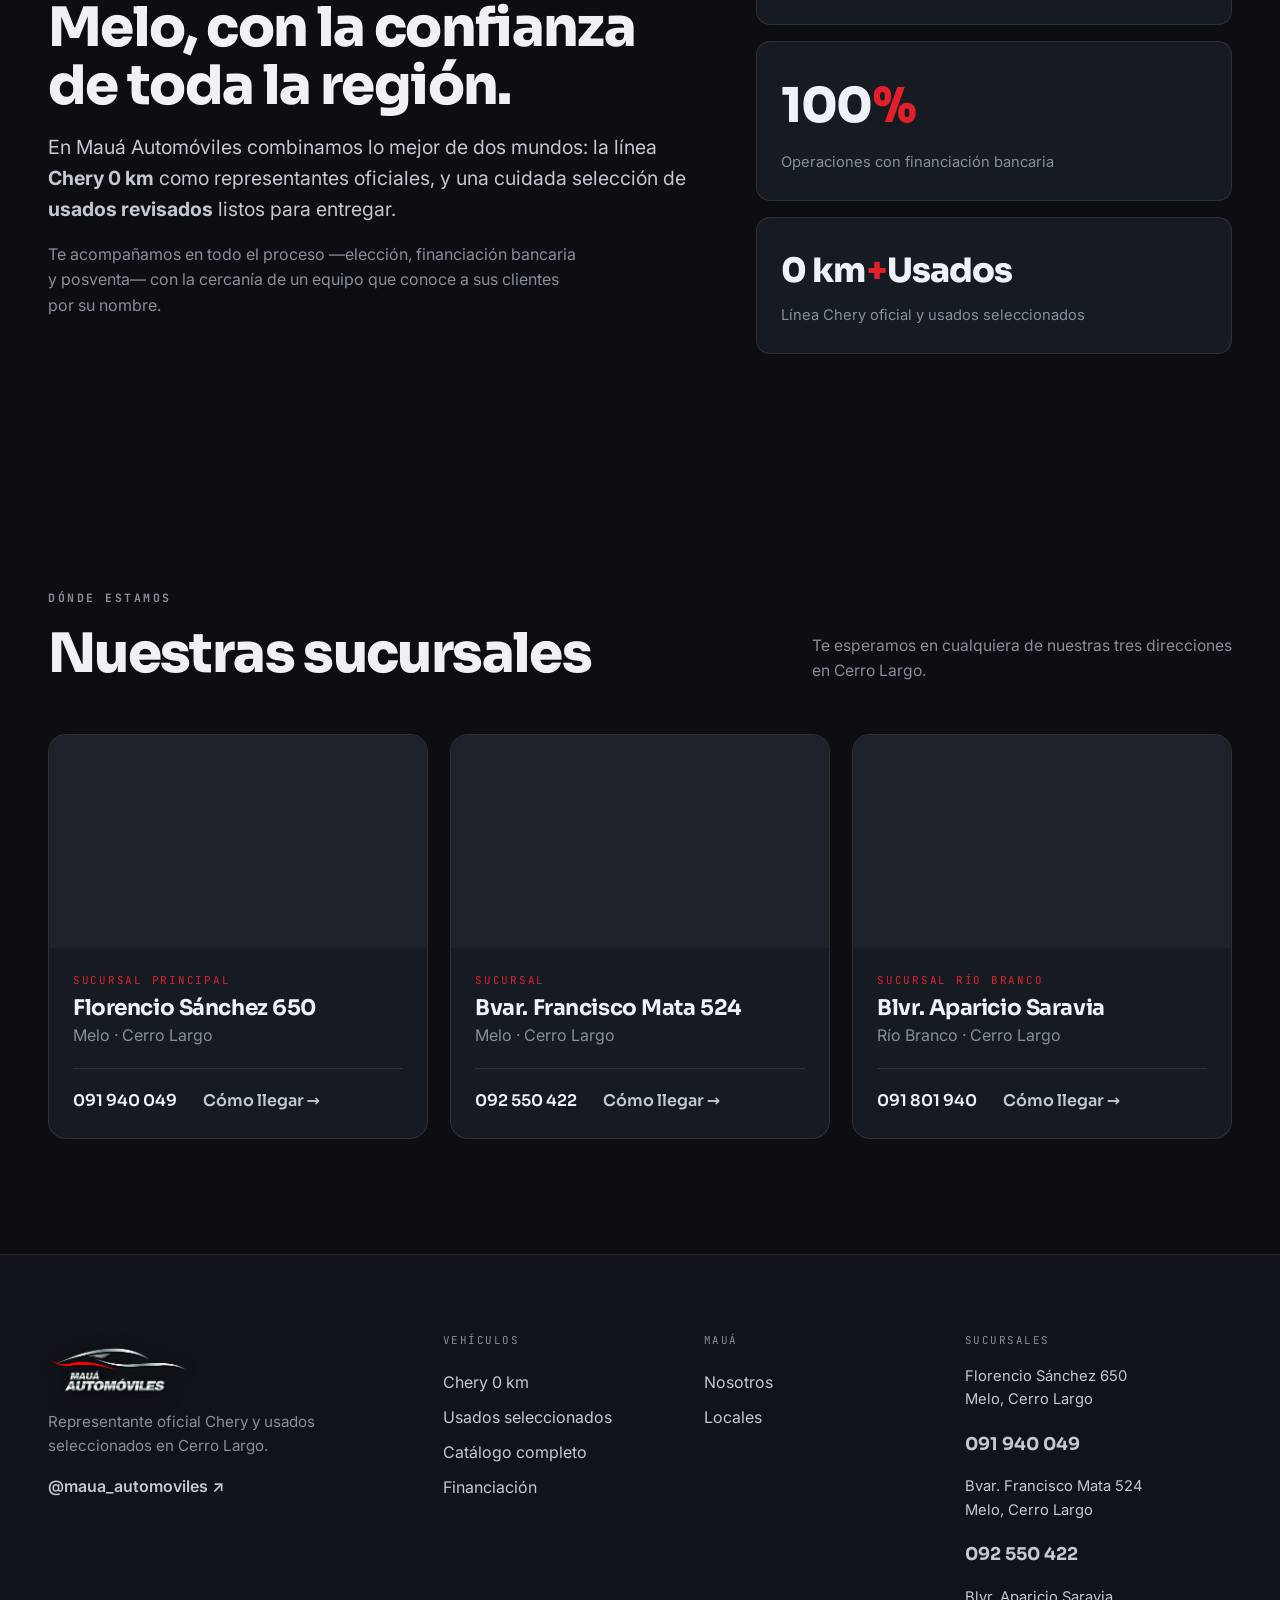
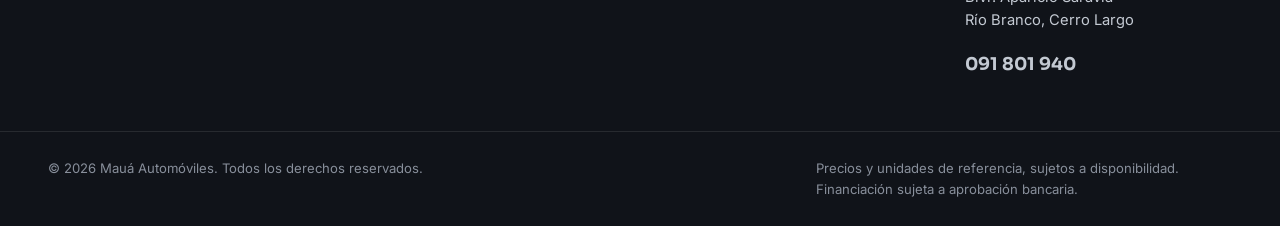
==== commit 31ae0f33: "Lupa zoom solo en desktop, desactivada en celulares (touch devices) Co-Authored-By: Claude Opus 4.6 " ====
--- a/index.html
+++ b/index.html
@@ -21,7 +21,7 @@
   <link rel="preconnect" href="https://fonts.gstatic.com" crossorigin />
   <link rel="stylesheet" href="https://fonts.googleapis.com/css2?family=Sora:wght@500;600;700;800&family=Inter:wght@400;500;600&family=JetBrains+Mono:wght@500;700&display=swap" />
 
-  <link rel="stylesheet" href="styles.css?v=20260716b" />
+  <link rel="stylesheet" href="styles.css?v=20260716c" />
 </head>
 <body>
   <a class="skip-link" href="#contenido">Saltar al contenido</a>
@@ -433,7 +433,7 @@
 
   <!-- ===================== SCRIPTS ===================== -->
   <script defer src="lib/gsap.min.js"></script>
-  <script defer src="lib/manifest.js?v=20260716b"></script>
-  <script defer src="main.js?v=20260716b"></script>
+  <script defer src="lib/manifest.js?v=20260716c"></script>
+  <script defer src="main.js?v=20260716c"></script>
 </body>
 </html>
--- a/styles.css
+++ b/styles.css
@@ -866,7 +866,6 @@
   .veh-foot { flex-wrap: wrap; }
   .veh-name { font-size: 1.05rem; }
   .pdp-gallery-main { min-height: 220px; }
-  .pdp-zoom-lens { display: none !important; }
   .pdp-side { padding: 1.2rem; }
   .pdp-title { font-size: 1.4rem; }
   .pdp-price { font-size: 1.6rem; }
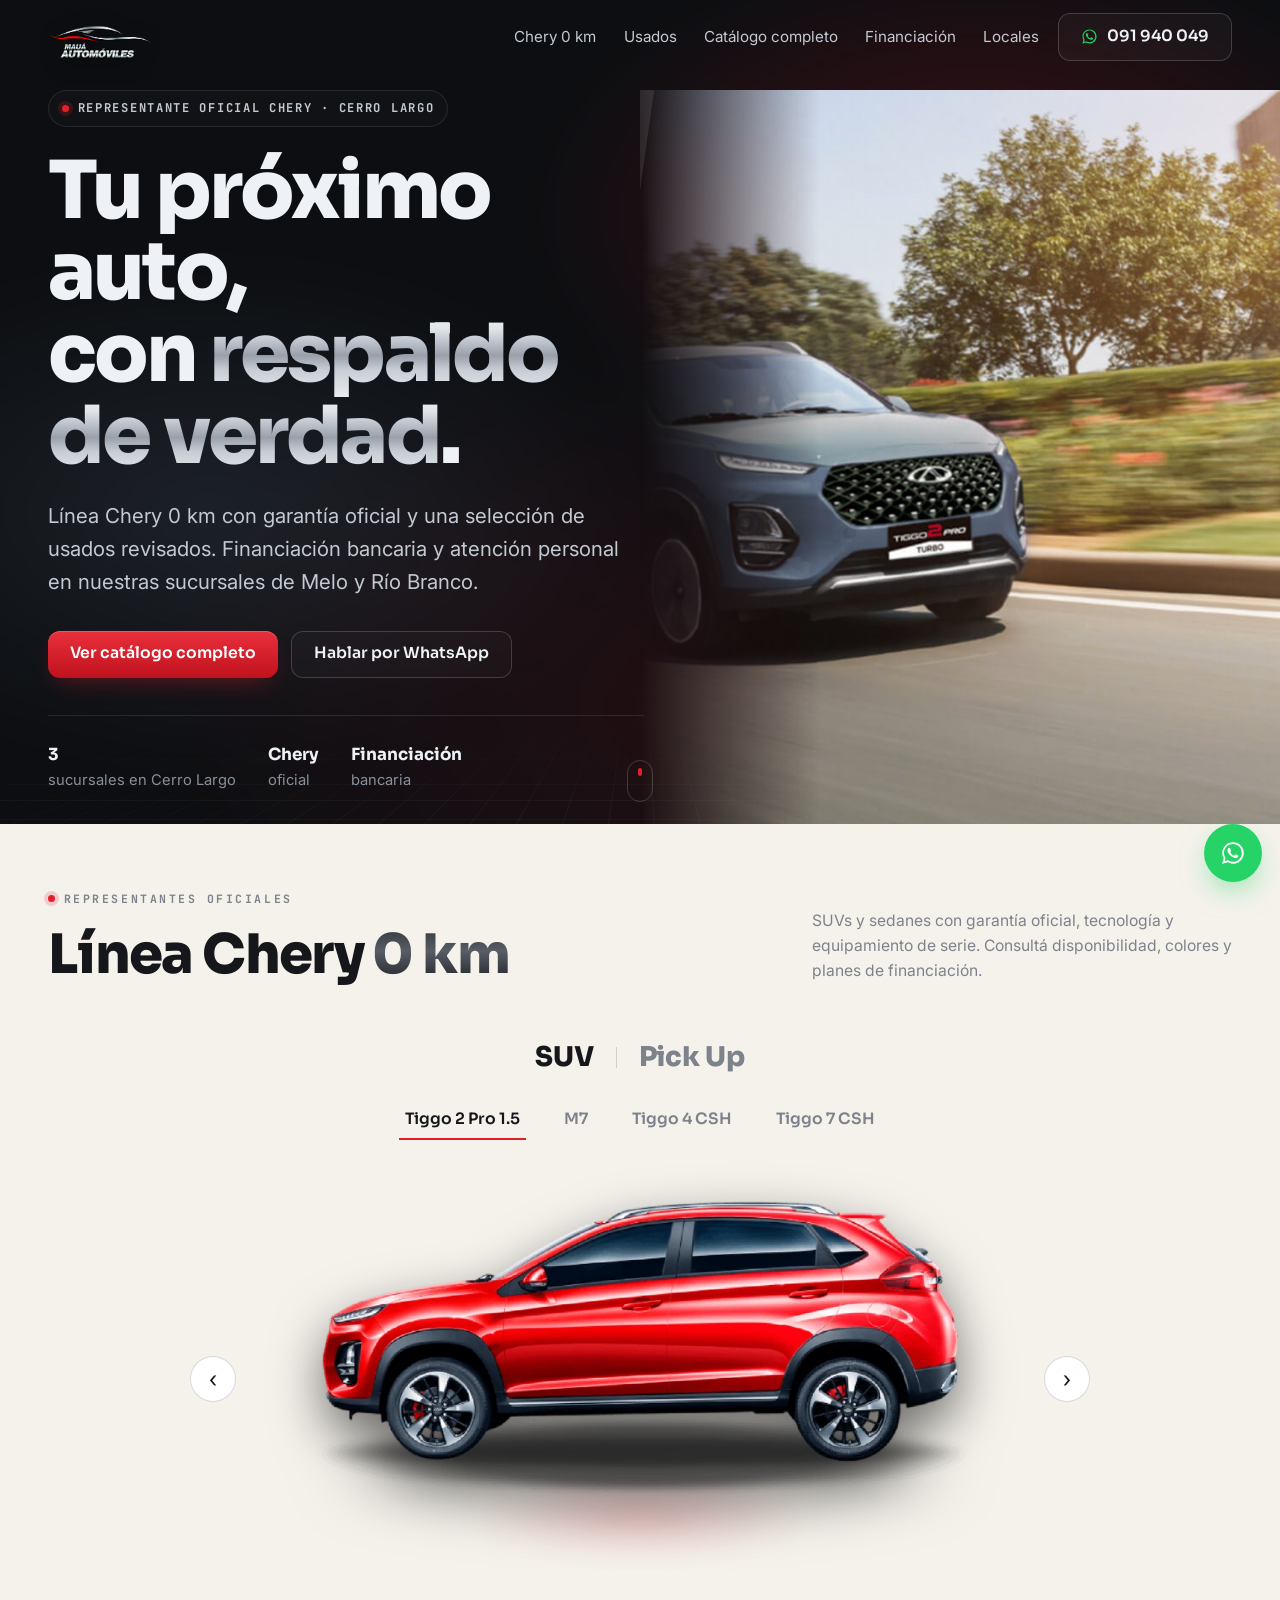
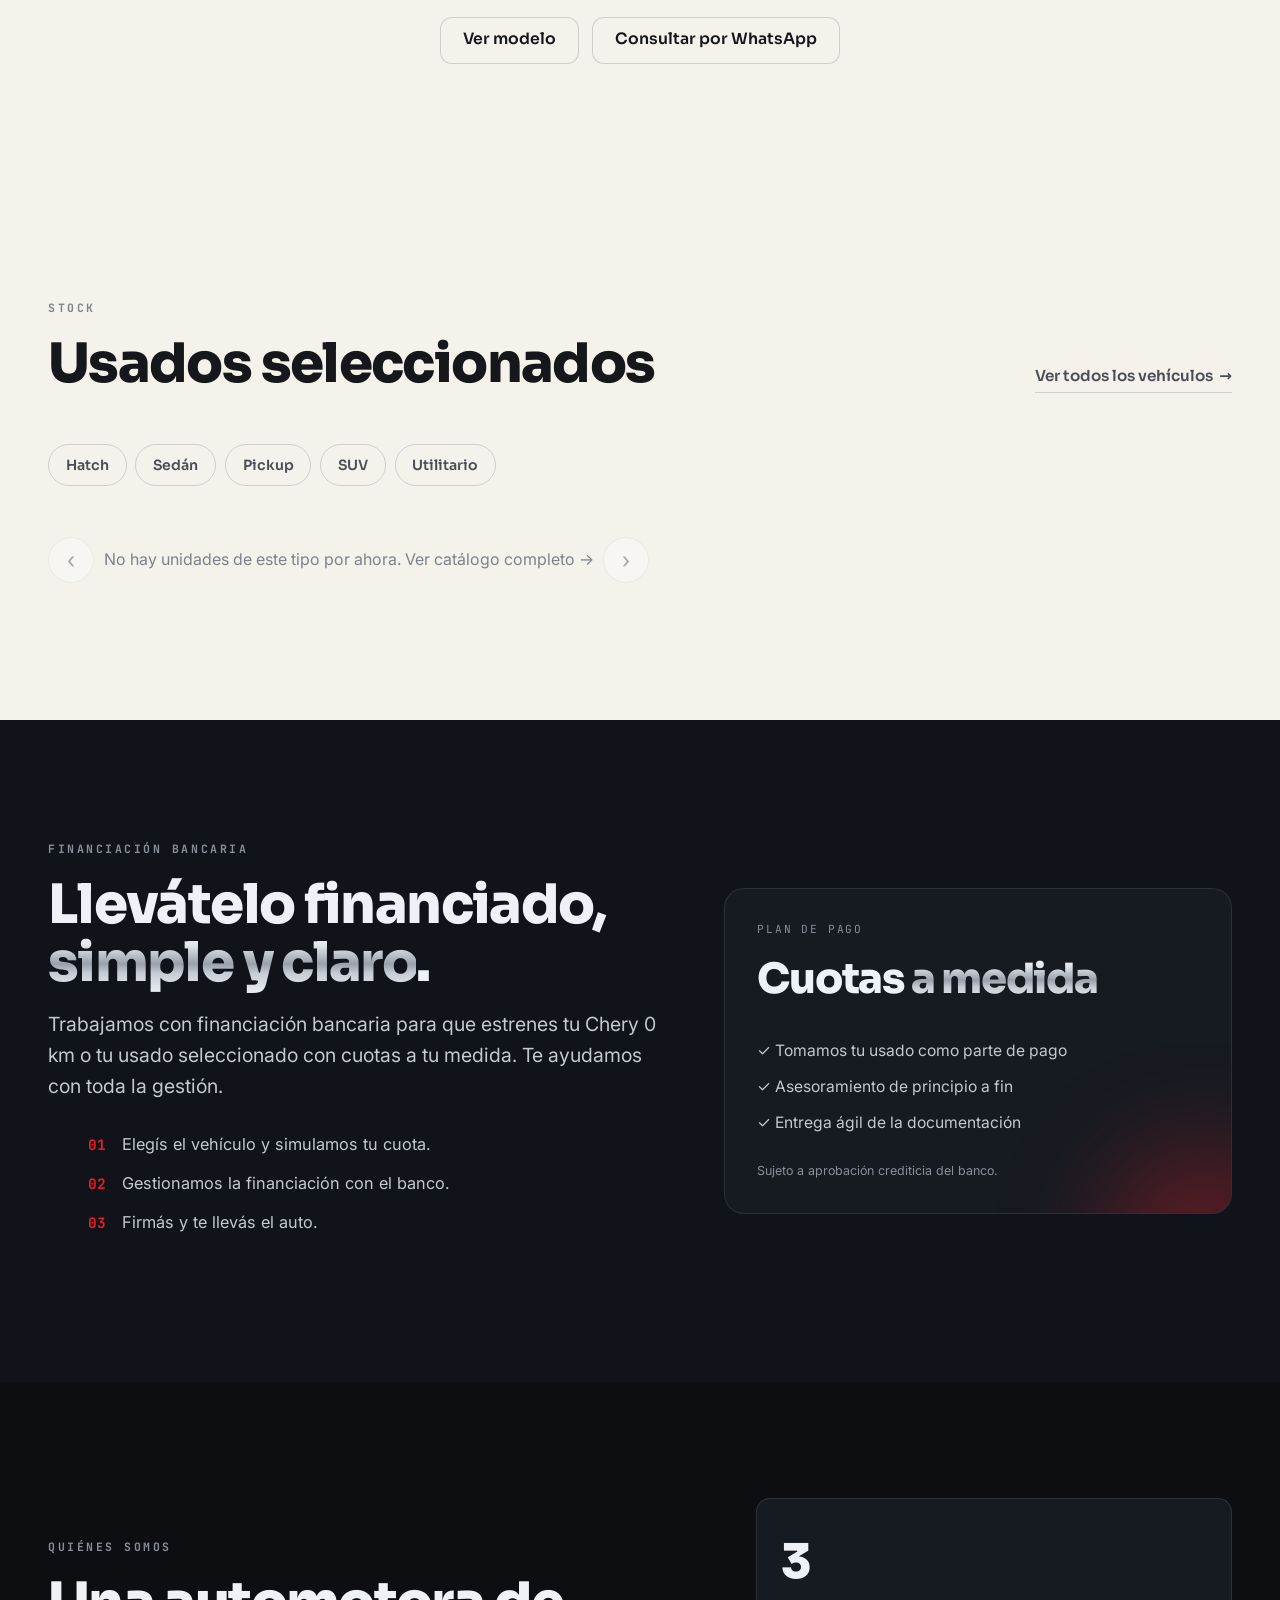
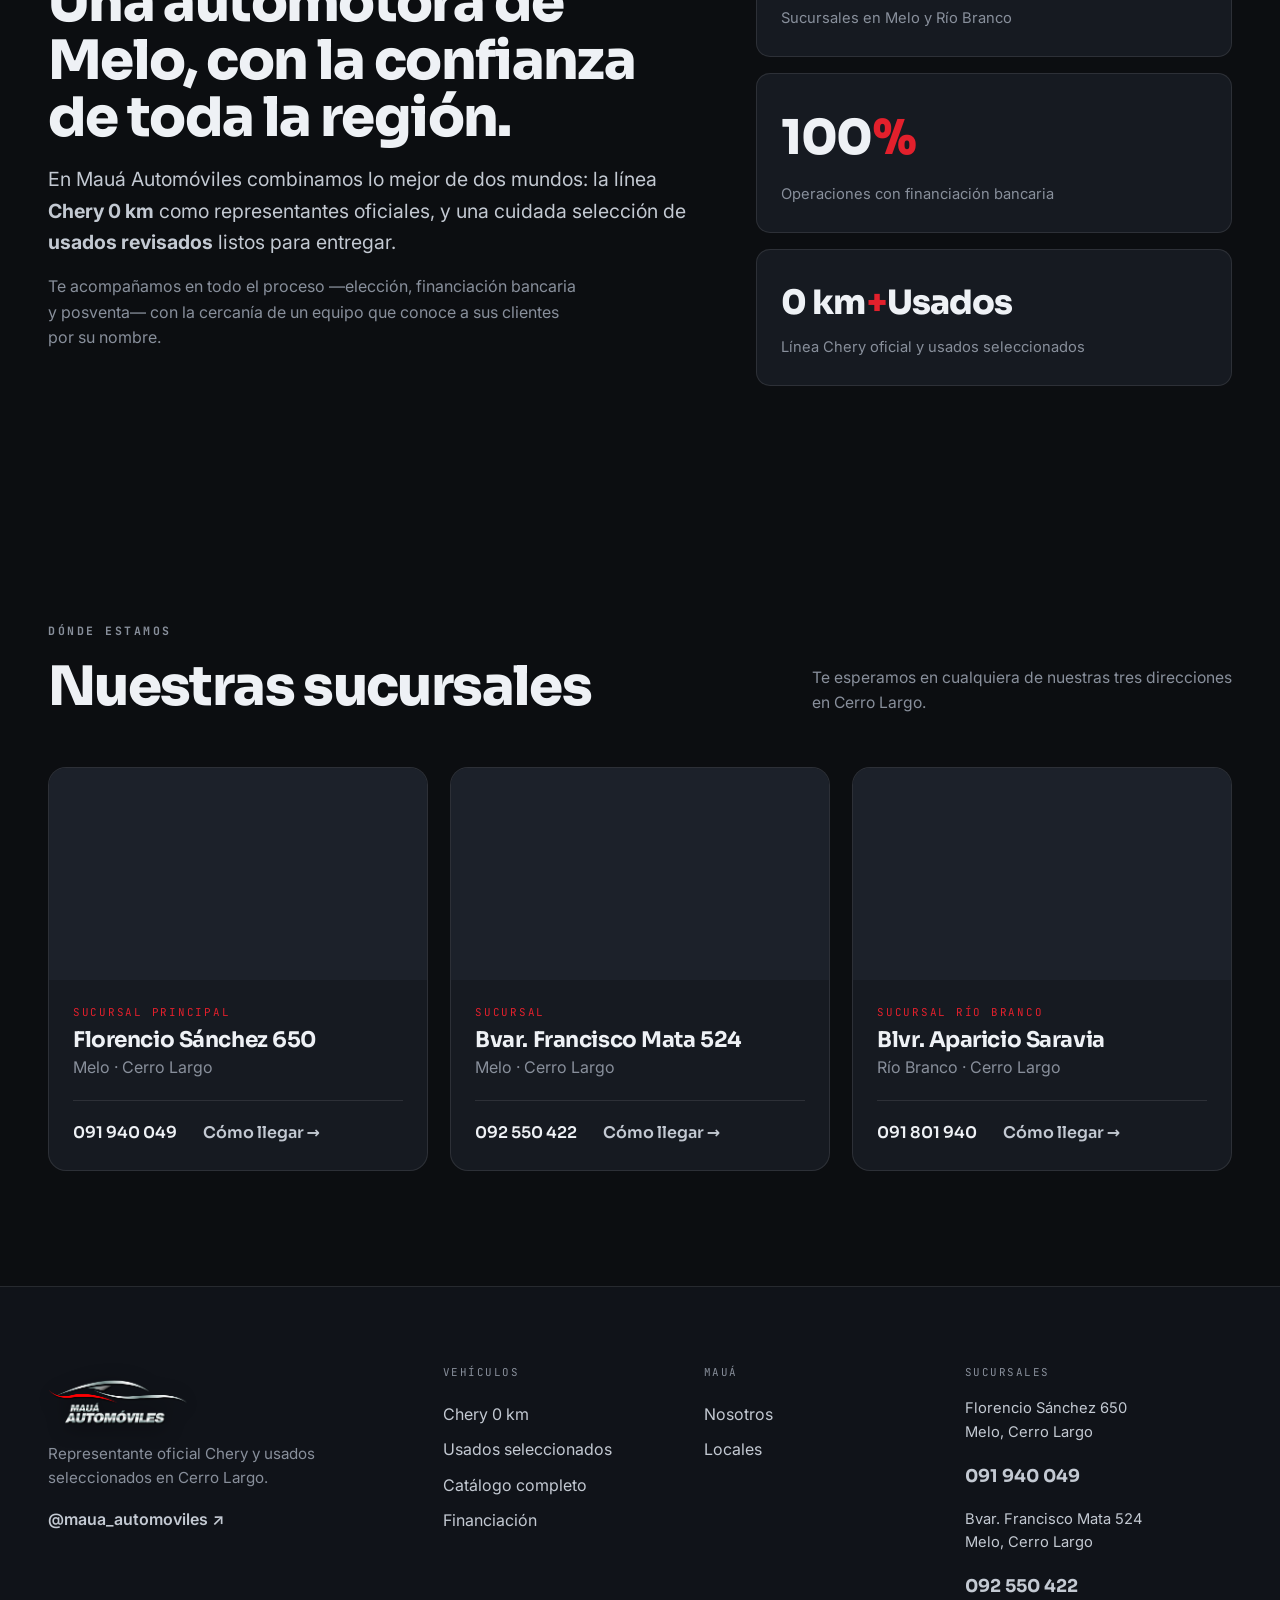
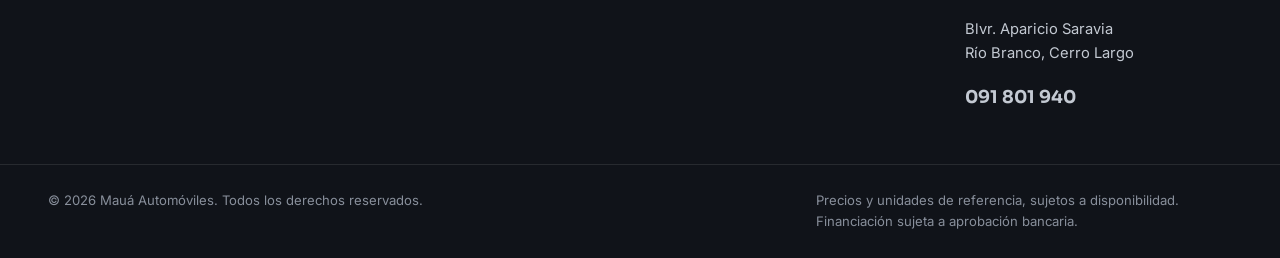
==== commit 0b6030fd: "Hero: restaura foto Chery en desktop, oculta en celulares Co-Authored-By: Claude Opus 4.6 <noreply@a" ====
--- a/index.html
+++ b/index.html
@@ -21,7 +21,7 @@
   <link rel="preconnect" href="https://fonts.gstatic.com" crossorigin />
   <link rel="stylesheet" href="https://fonts.googleapis.com/css2?family=Sora:wght@500;600;700;800&family=Inter:wght@400;500;600&family=JetBrains+Mono:wght@500;700&display=swap" />
 
-  <link rel="stylesheet" href="styles.css?v=20260716c" />
+  <link rel="stylesheet" href="styles.css?v=20260717a" />
 </head>
 <body>
   <a class="skip-link" href="#contenido">Saltar al contenido</a>
@@ -84,6 +84,11 @@
     <section class="hero" id="inicio">
       <div class="hero-mesh" aria-hidden="true"></div>
       <div class="hero-grid-floor" aria-hidden="true"></div>
+
+      <div class="hero-stage" aria-hidden="true">
+        <img class="hero-car" src="assets/img/chery2pro.jpg" alt="Chery Tiggo 2 Pro" width="1200" height="900" loading="eager" decoding="async" />
+        <div class="hero-sweep" aria-hidden="true"></div>
+      </div>
 
       <div class="hero-inner">
         <div class="hero-copy">
@@ -433,7 +438,7 @@
 
   <!-- ===================== SCRIPTS ===================== -->
   <script defer src="lib/gsap.min.js"></script>
-  <script defer src="lib/manifest.js?v=20260716c"></script>
-  <script defer src="main.js?v=20260716c"></script>
+  <script defer src="lib/manifest.js?v=20260717a"></script>
+  <script defer src="main.js?v=20260717a"></script>
 </body>
 </html>
--- a/styles.css
+++ b/styles.css
@@ -297,6 +297,36 @@
 .hero-meta li { font-size: .92rem; color: var(--ink-mute); }
 .hero-meta strong { display: block; font-family: var(--font-display); font-weight: 700; font-size: 1.05rem; color: var(--ink); }
 
+.hero-stage { display: none; }
+.hero-car {
+  width: 100%; height: auto; border-radius: 18px; object-fit: cover;
+  filter: drop-shadow(0 30px 40px rgba(0,0,0,.5)) drop-shadow(0 12px 30px rgba(226,32,44,.15));
+}
+.hero-sweep { position: absolute; inset: 0; pointer-events: none; overflow: hidden; }
+.hero-sweep::before {
+  content: ""; position: absolute; top: -20%; left: 0; width: 32%; height: 140%;
+  background: linear-gradient(100deg, transparent, rgba(255,255,255,.12), transparent);
+  transform: translateX(-120%) rotate(8deg);
+  animation: heroSweep 7s ease-in-out 1.4s infinite;
+}
+@keyframes heroSweep { 0% { transform: translateX(-120%) rotate(8deg); } 55%,100% { transform: translateX(430%) rotate(8deg); } }
+@media (min-width: 960px) {
+  .hero-stage {
+    display: block; position: absolute;
+    top: 90px; right: 0; bottom: -2rem; width: 50%;
+    z-index: 1; pointer-events: none;
+  }
+  .hero-car {
+    width: 100%; height: 100%; object-fit: cover; object-position: right center;
+    border-radius: 0; filter: none;
+    -webkit-mask-image: linear-gradient(to right, transparent 0%, rgba(0,0,0,.35) 10%, #000 28%, #000 100%);
+            mask-image: linear-gradient(to right, transparent 0%, rgba(0,0,0,.35) 10%, #000 28%, #000 100%);
+  }
+  .hero-copy { text-align: left; margin-inline: 0; }
+  .hero-sub { margin-inline: 0; }
+  .hero-actions { justify-content: flex-start; }
+  .hero-meta { justify-content: flex-start; }
+}
 
 .hero-scroll { position: absolute; bottom: 22px; left: 50%; transform: translateX(-50%); z-index: 3; width: 26px; height: 42px; border: 1px solid var(--line-2); border-radius: 999px; display: grid; place-items: start center; padding-top: 7px; }
 .hero-scroll span { width: 4px; height: 8px; border-radius: 4px; background: var(--red); animation: scrollDot 1.7s var(--ease-soft) infinite; }
@@ -850,7 +880,7 @@
   .nav-links { display: flex; }
   .nav-cta { display: inline-flex; }
   .nav-burger { display: none; }
-  .hero-inner { grid-template-columns: 1fr; }
+  .hero-inner { grid-template-columns: 1.05fr .95fr; }
   .nosotros-grid { grid-template-columns: 1.15fr .85fr; align-items: center; }
   .stats { grid-template-columns: 1fr; }
   .cards-grid { grid-template-columns: repeat(3, 1fr); }
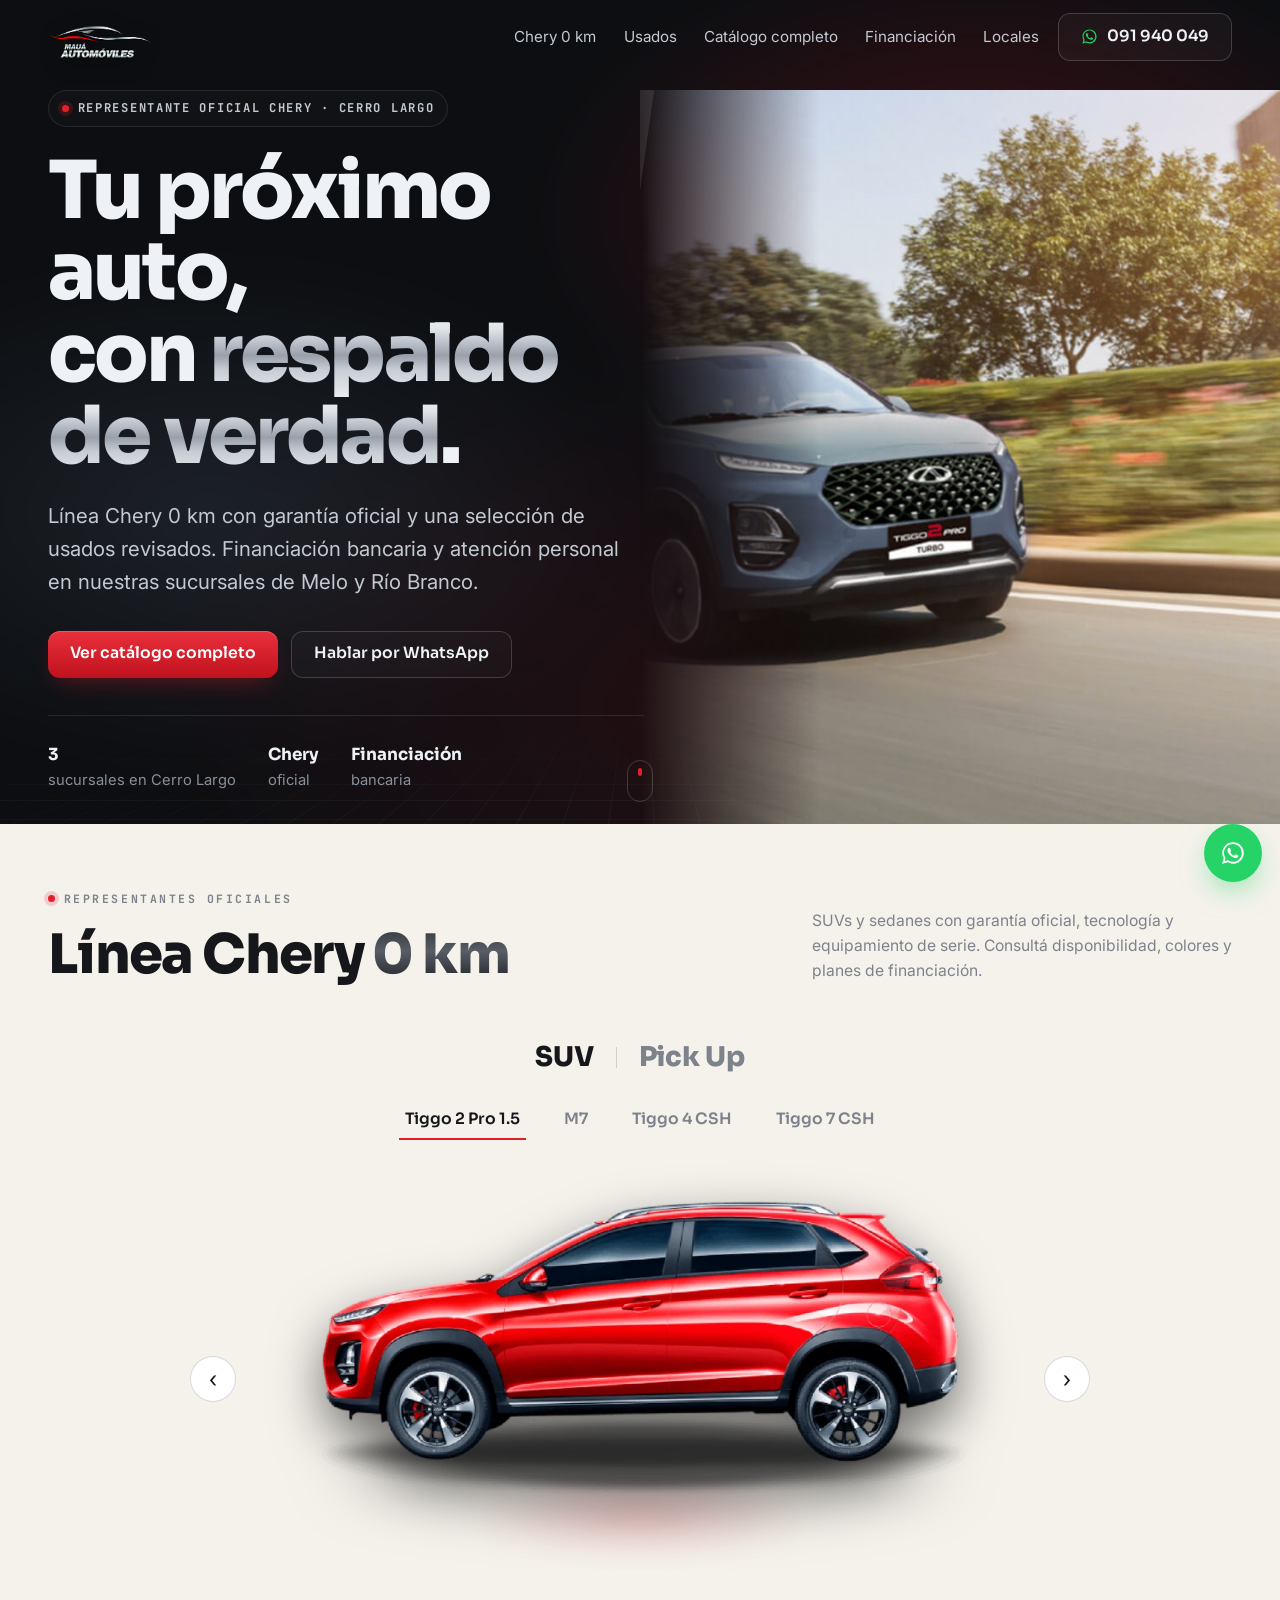
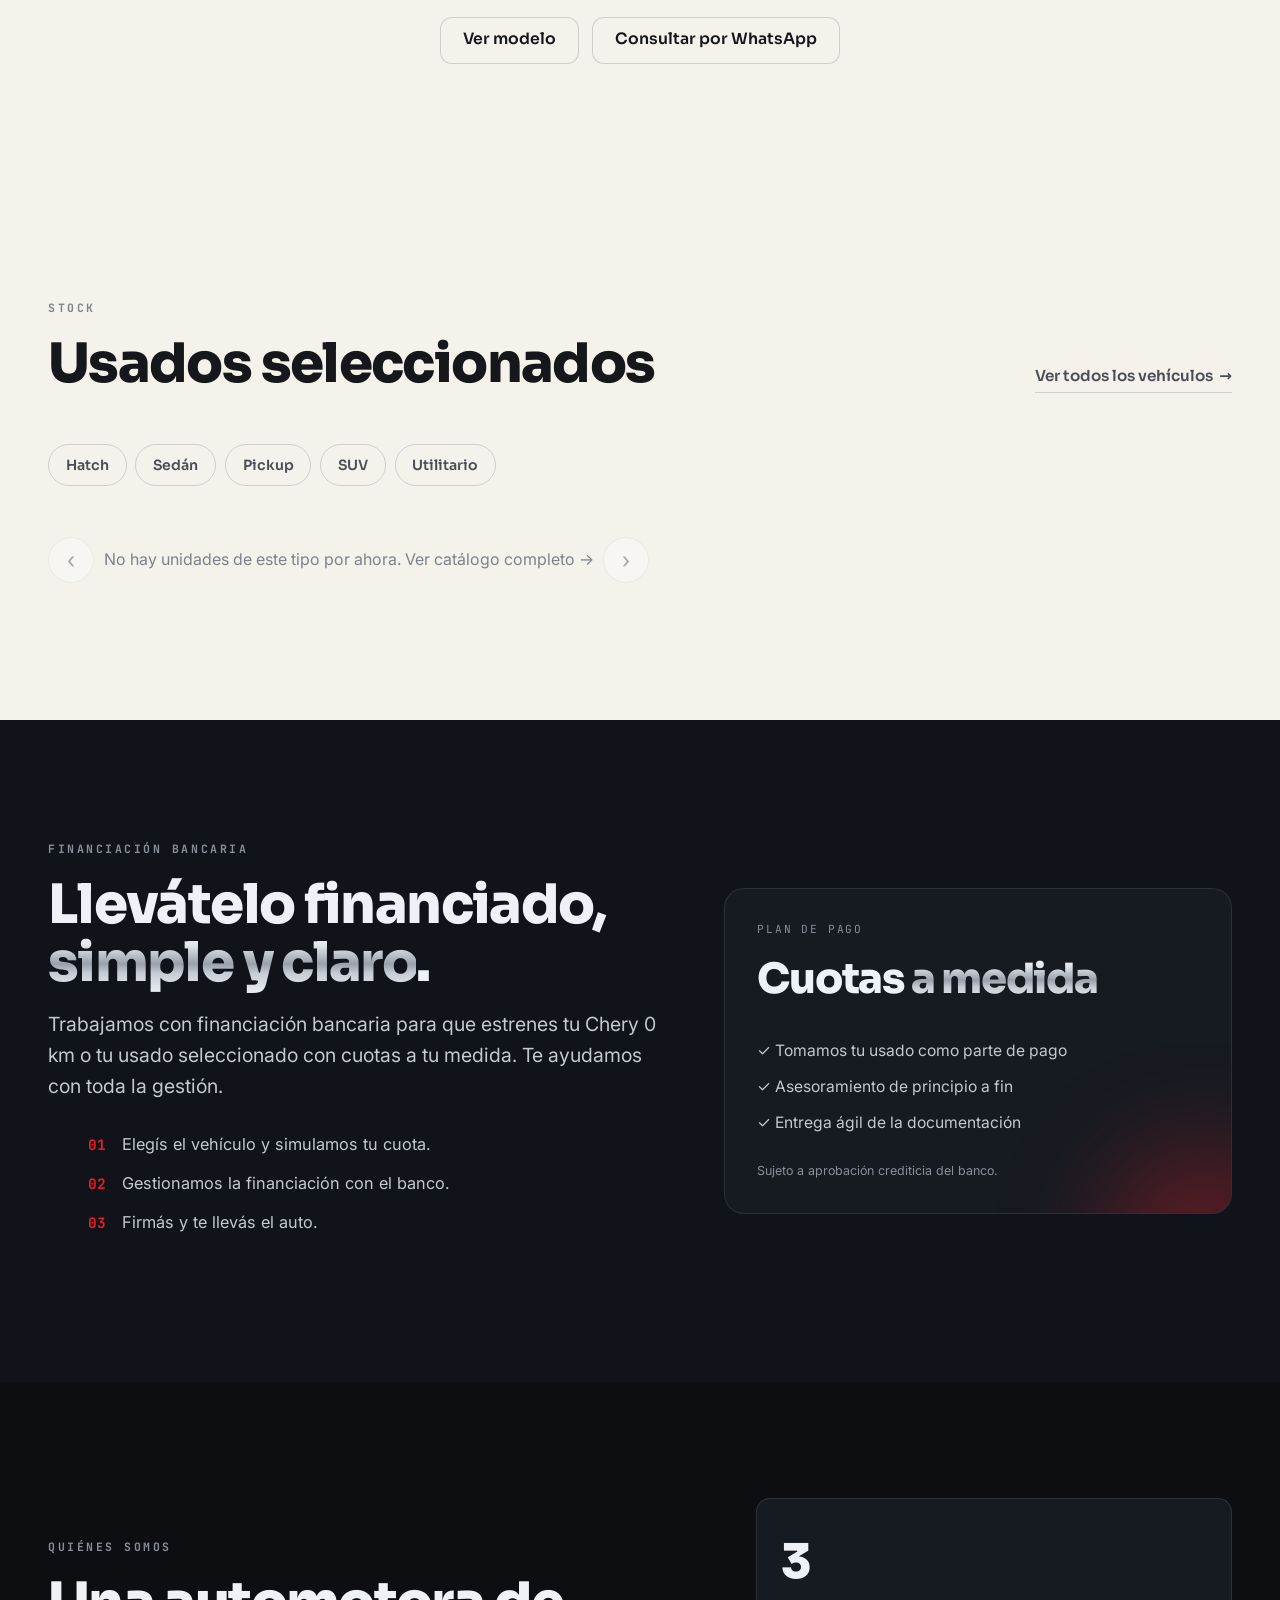
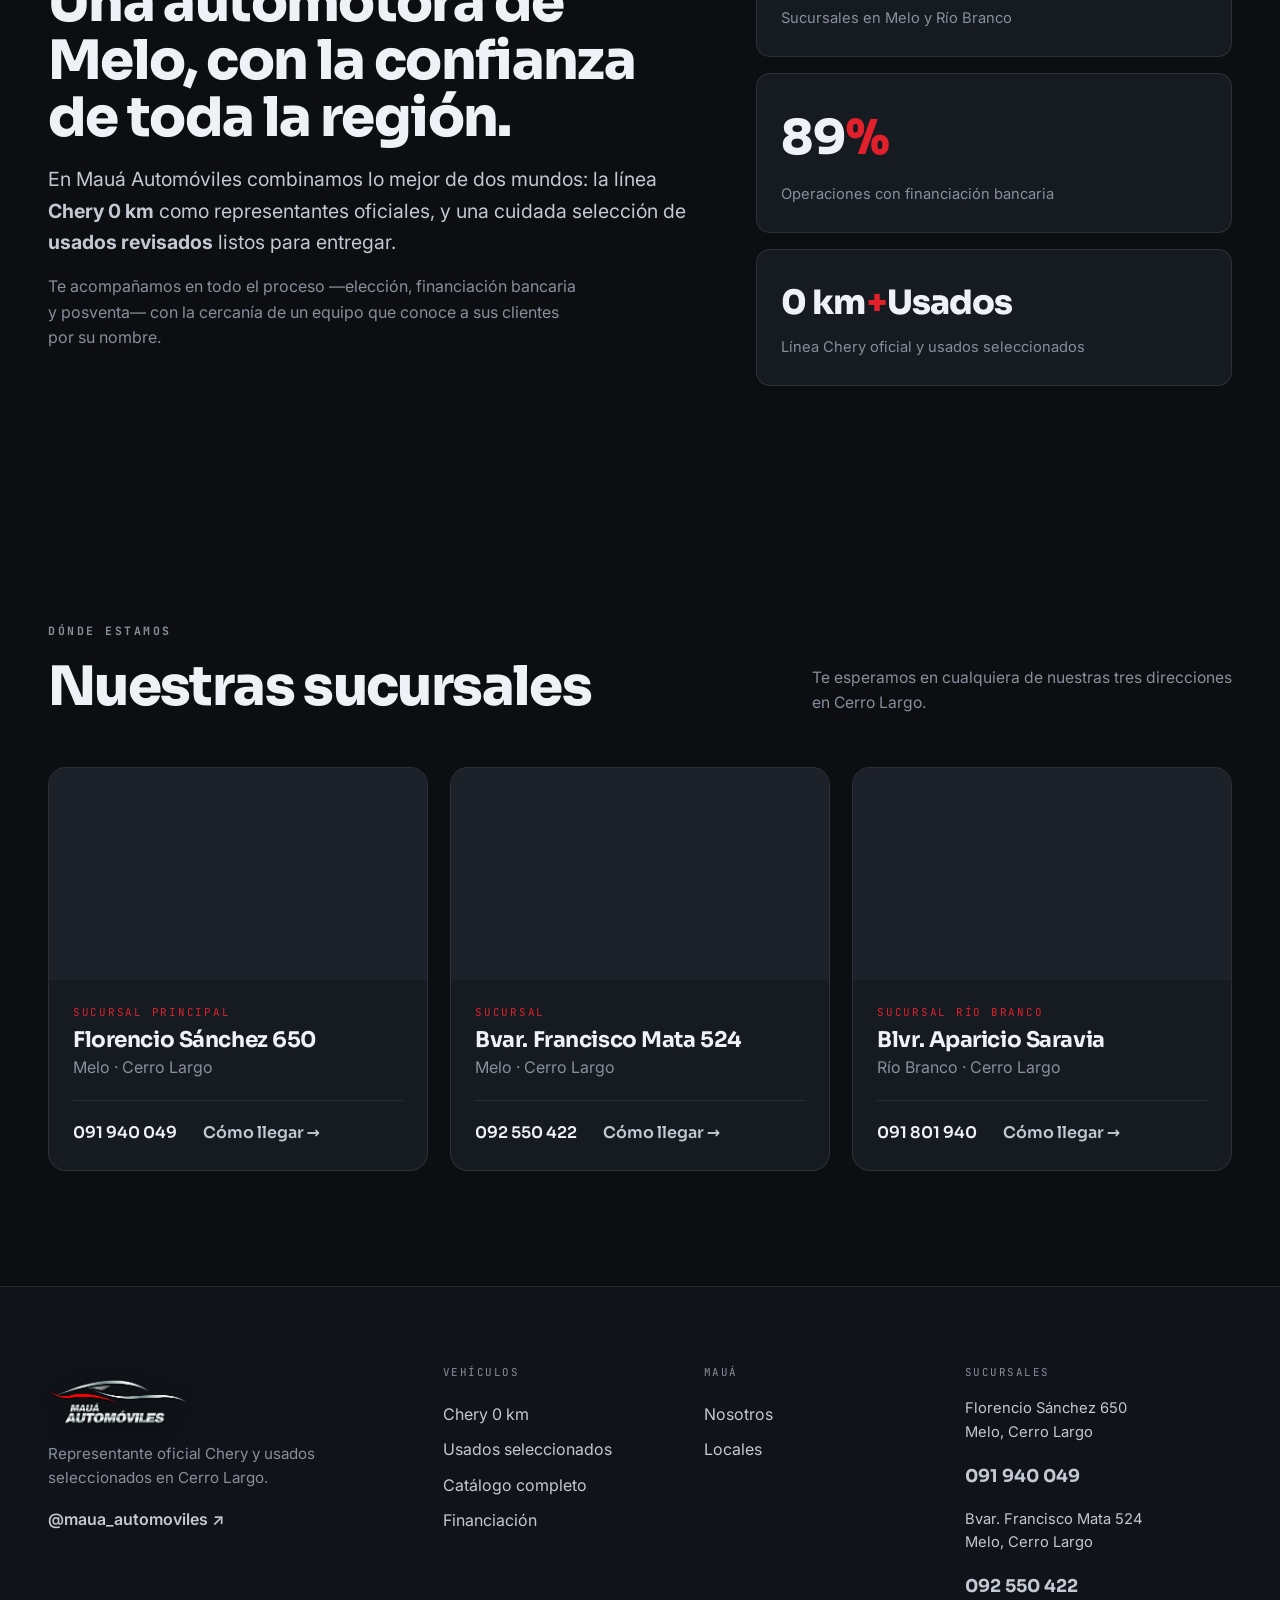
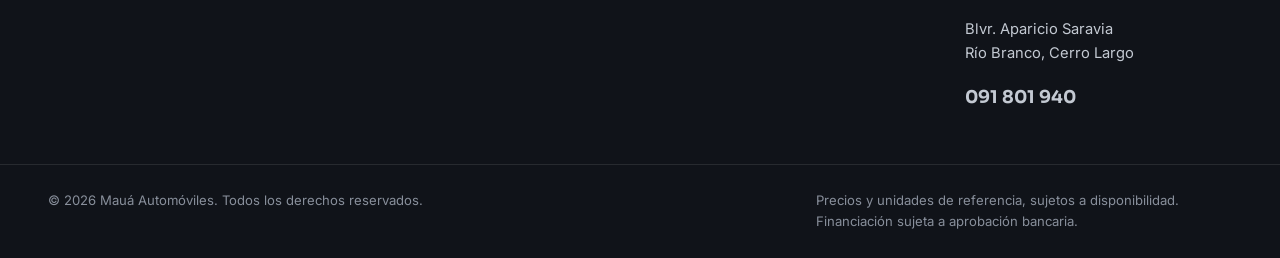
==== commit 99c65d44: "Web: 0km muestran precio real en US$ (no cuotas ni consultar) Co-Authored-By: Claude Opus 4.6 <norep" ====
--- a/index.html
+++ b/index.html
@@ -21,7 +21,7 @@
   <link rel="preconnect" href="https://fonts.gstatic.com" crossorigin />
   <link rel="stylesheet" href="https://fonts.googleapis.com/css2?family=Sora:wght@500;600;700;800&family=Inter:wght@400;500;600&family=JetBrains+Mono:wght@500;700&display=swap" />
 
-  <link rel="stylesheet" href="styles.css?v=20260717a" />
+  <link rel="stylesheet" href="styles.css?v=20260717b" />
 </head>
 <body>
   <a class="skip-link" href="#contenido">Saltar al contenido</a>
@@ -438,7 +438,7 @@
 
   <!-- ===================== SCRIPTS ===================== -->
   <script defer src="lib/gsap.min.js"></script>
-  <script defer src="lib/manifest.js?v=20260717a"></script>
-  <script defer src="main.js?v=20260717a"></script>
+  <script defer src="lib/manifest.js?v=20260717b"></script>
+  <script defer src="main.js?v=20260717b"></script>
 </body>
 </html>
